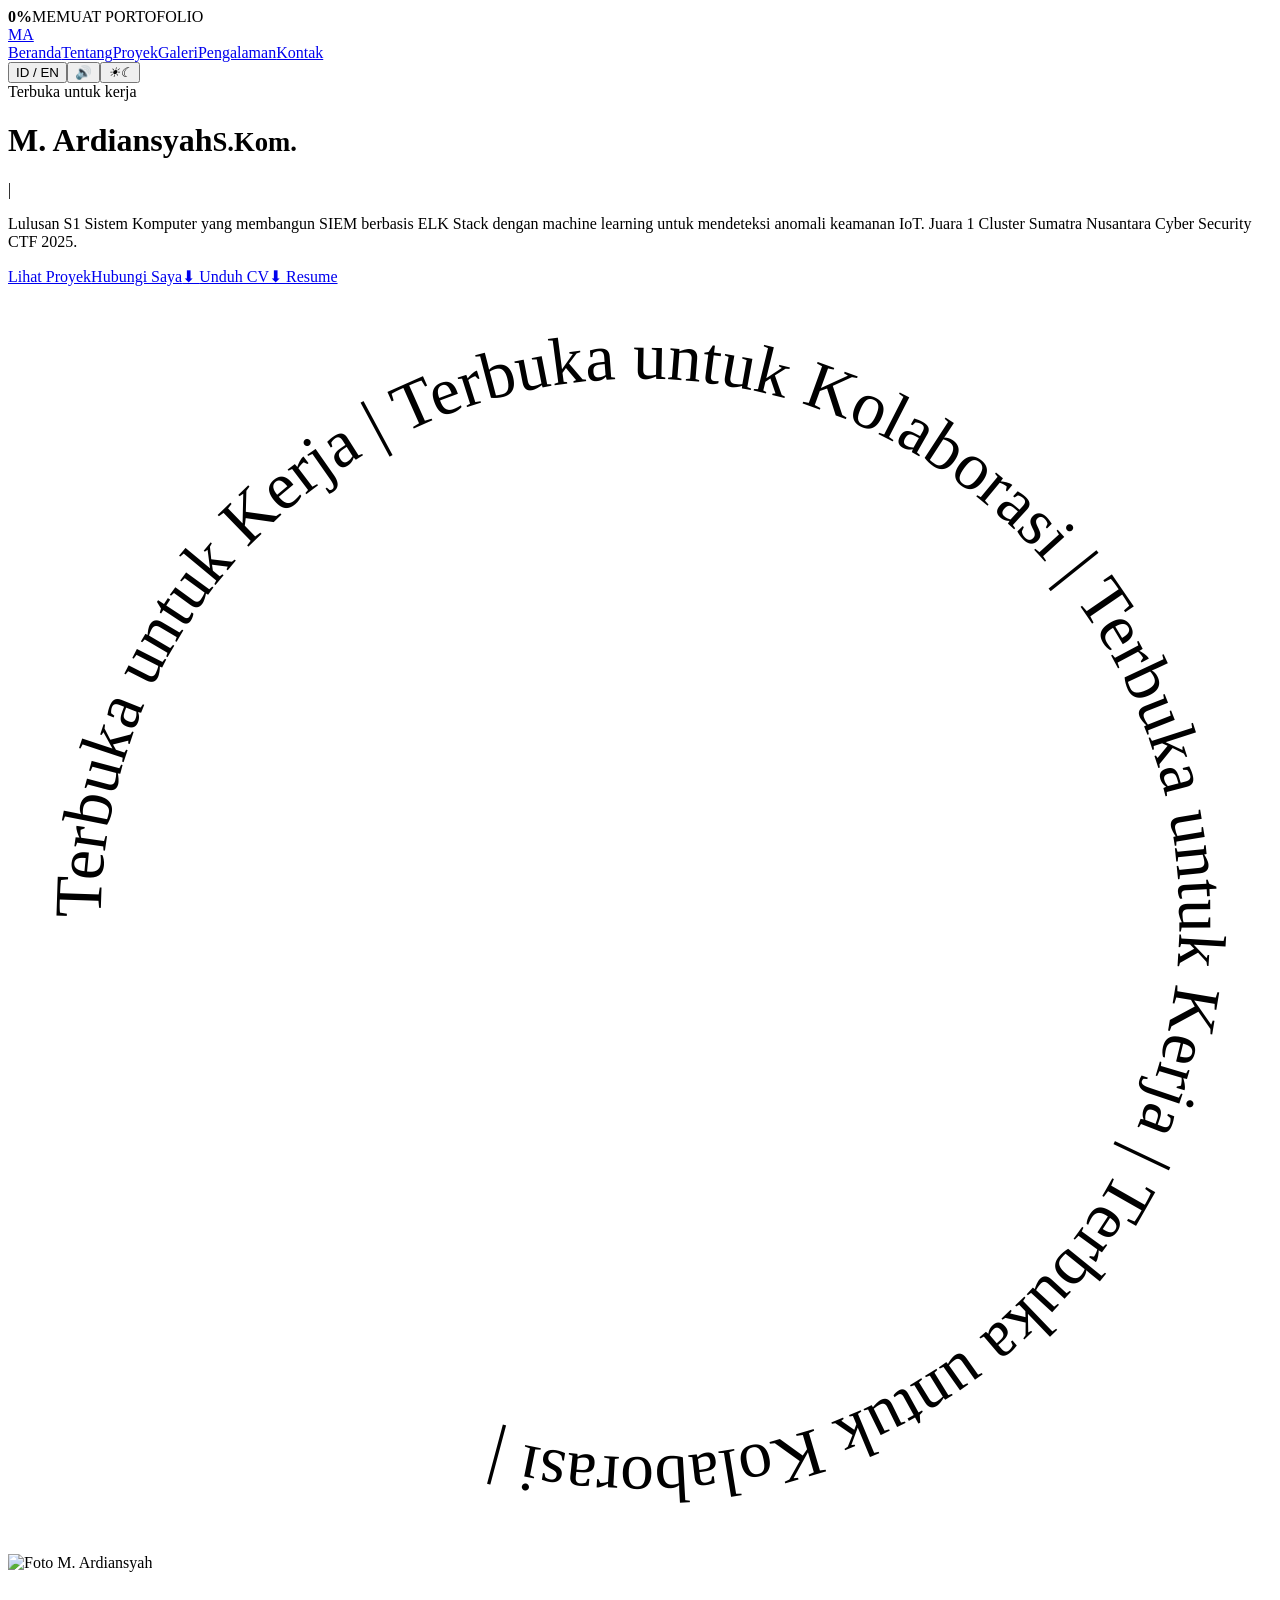
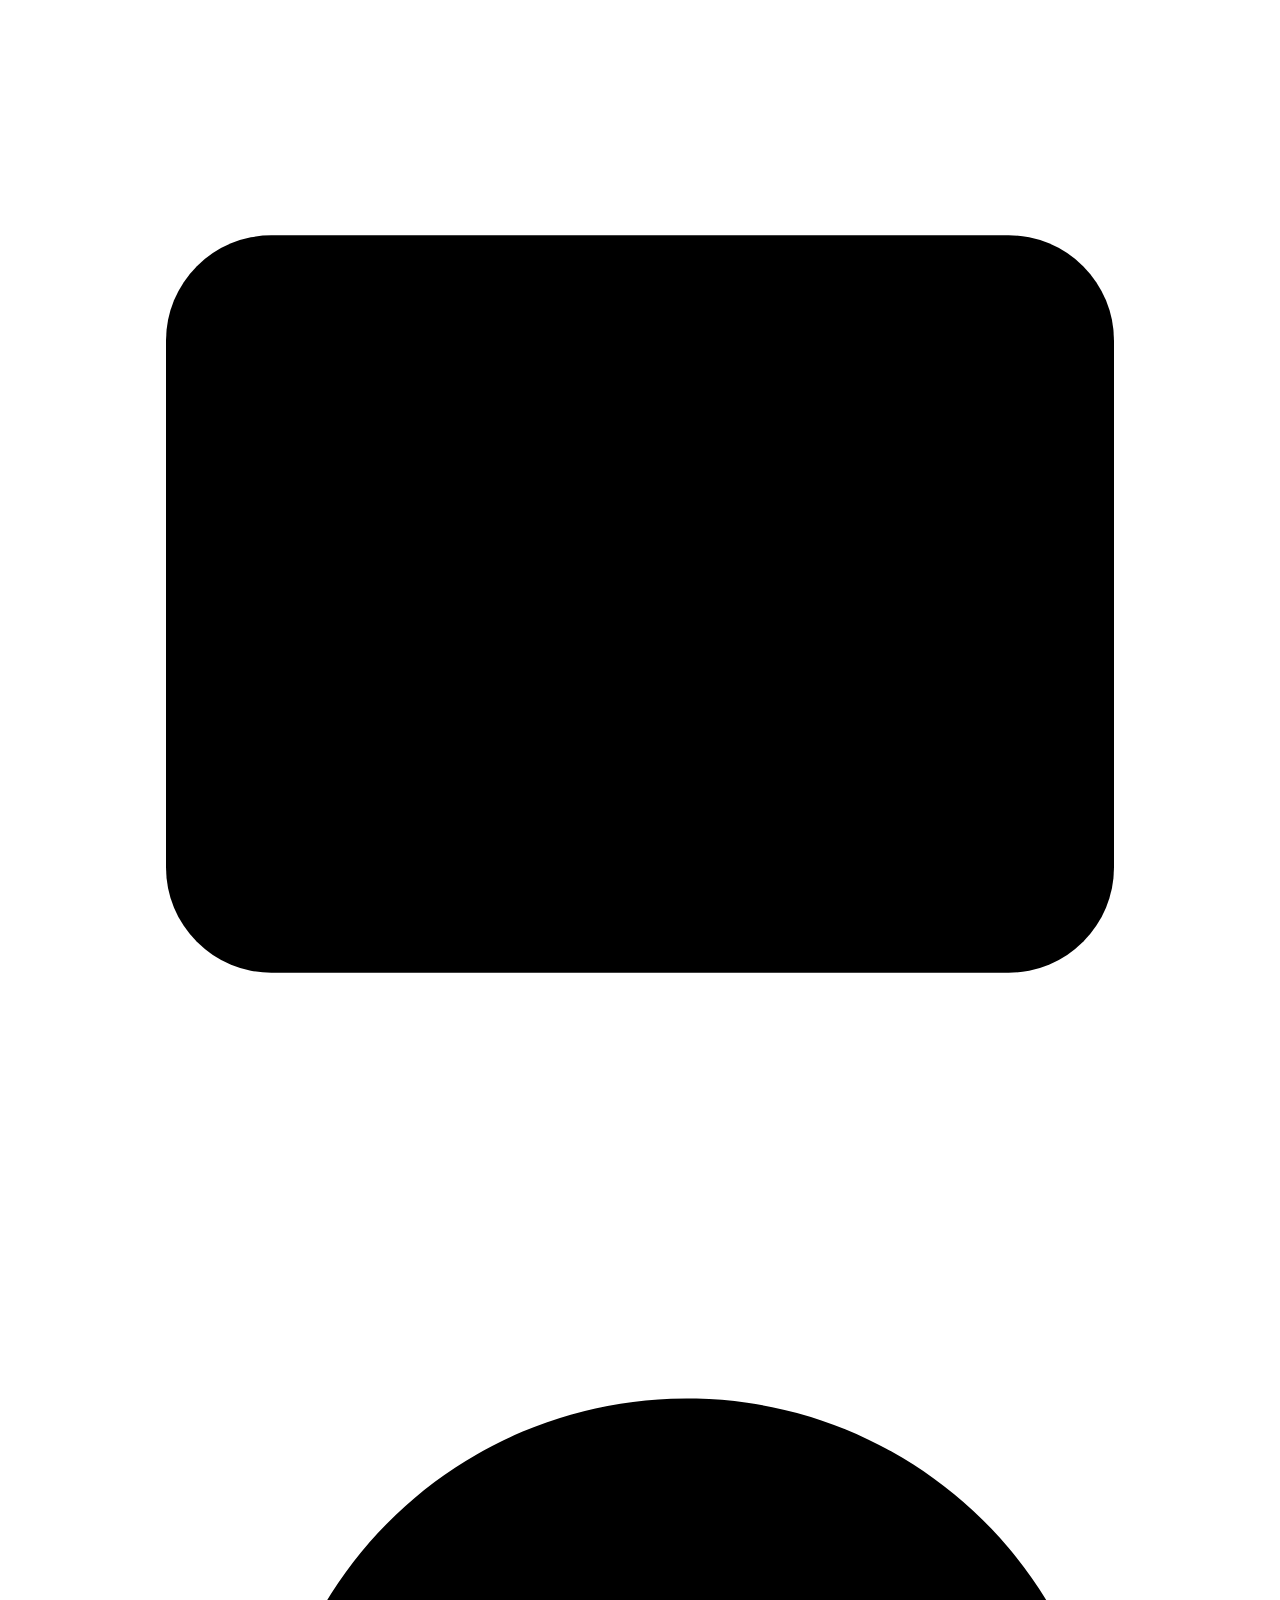
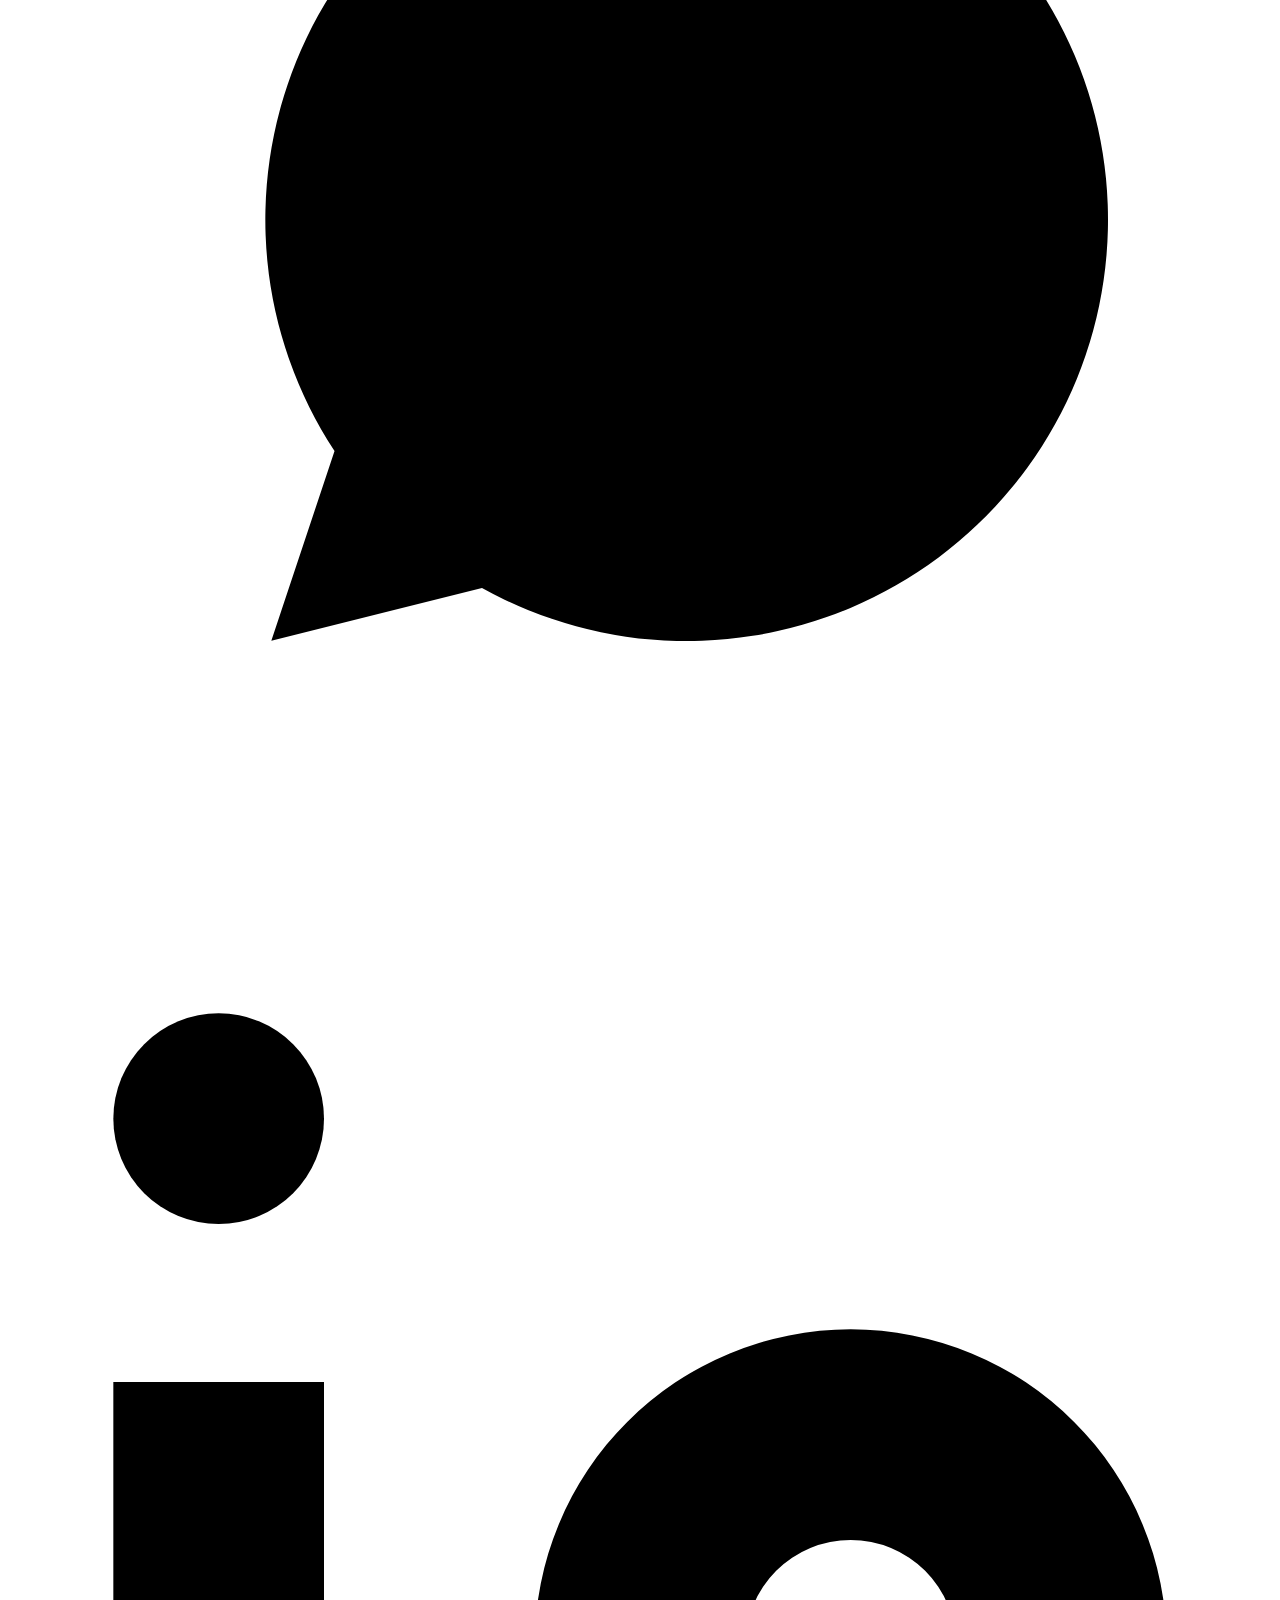
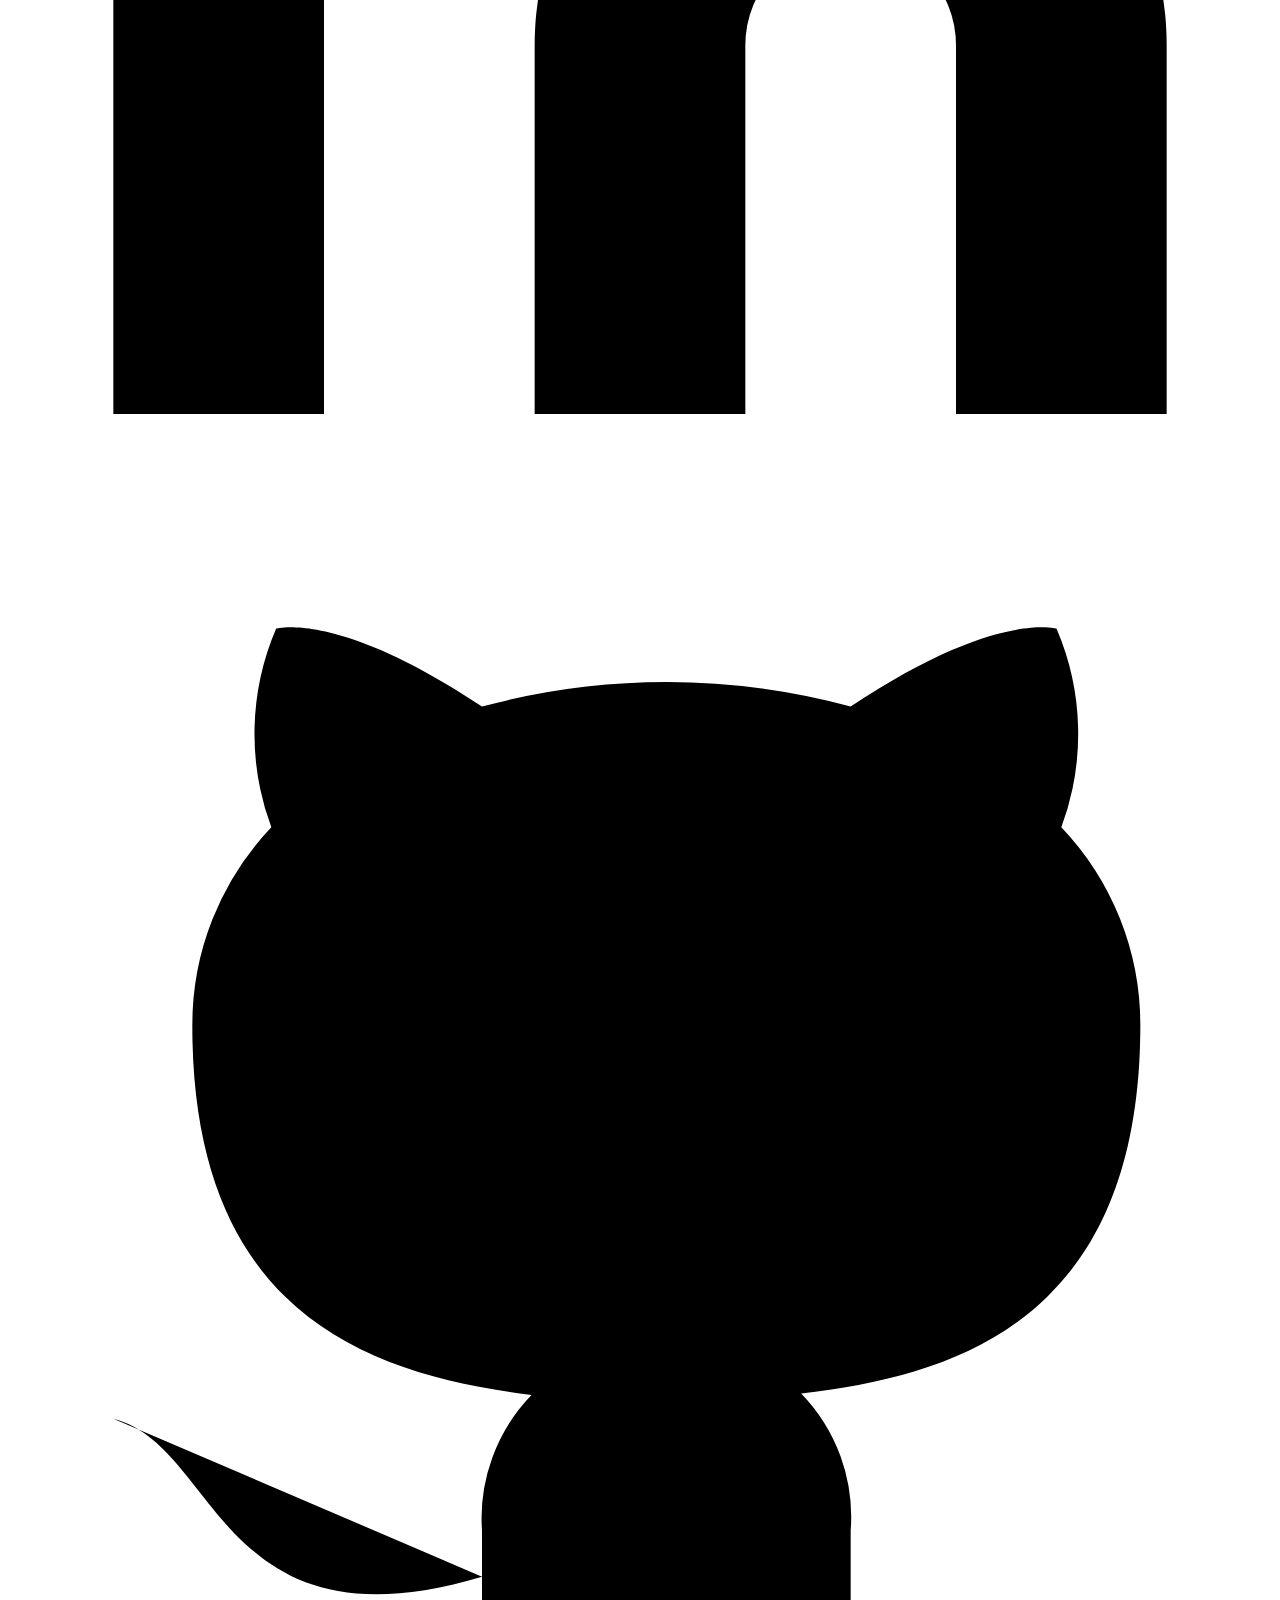
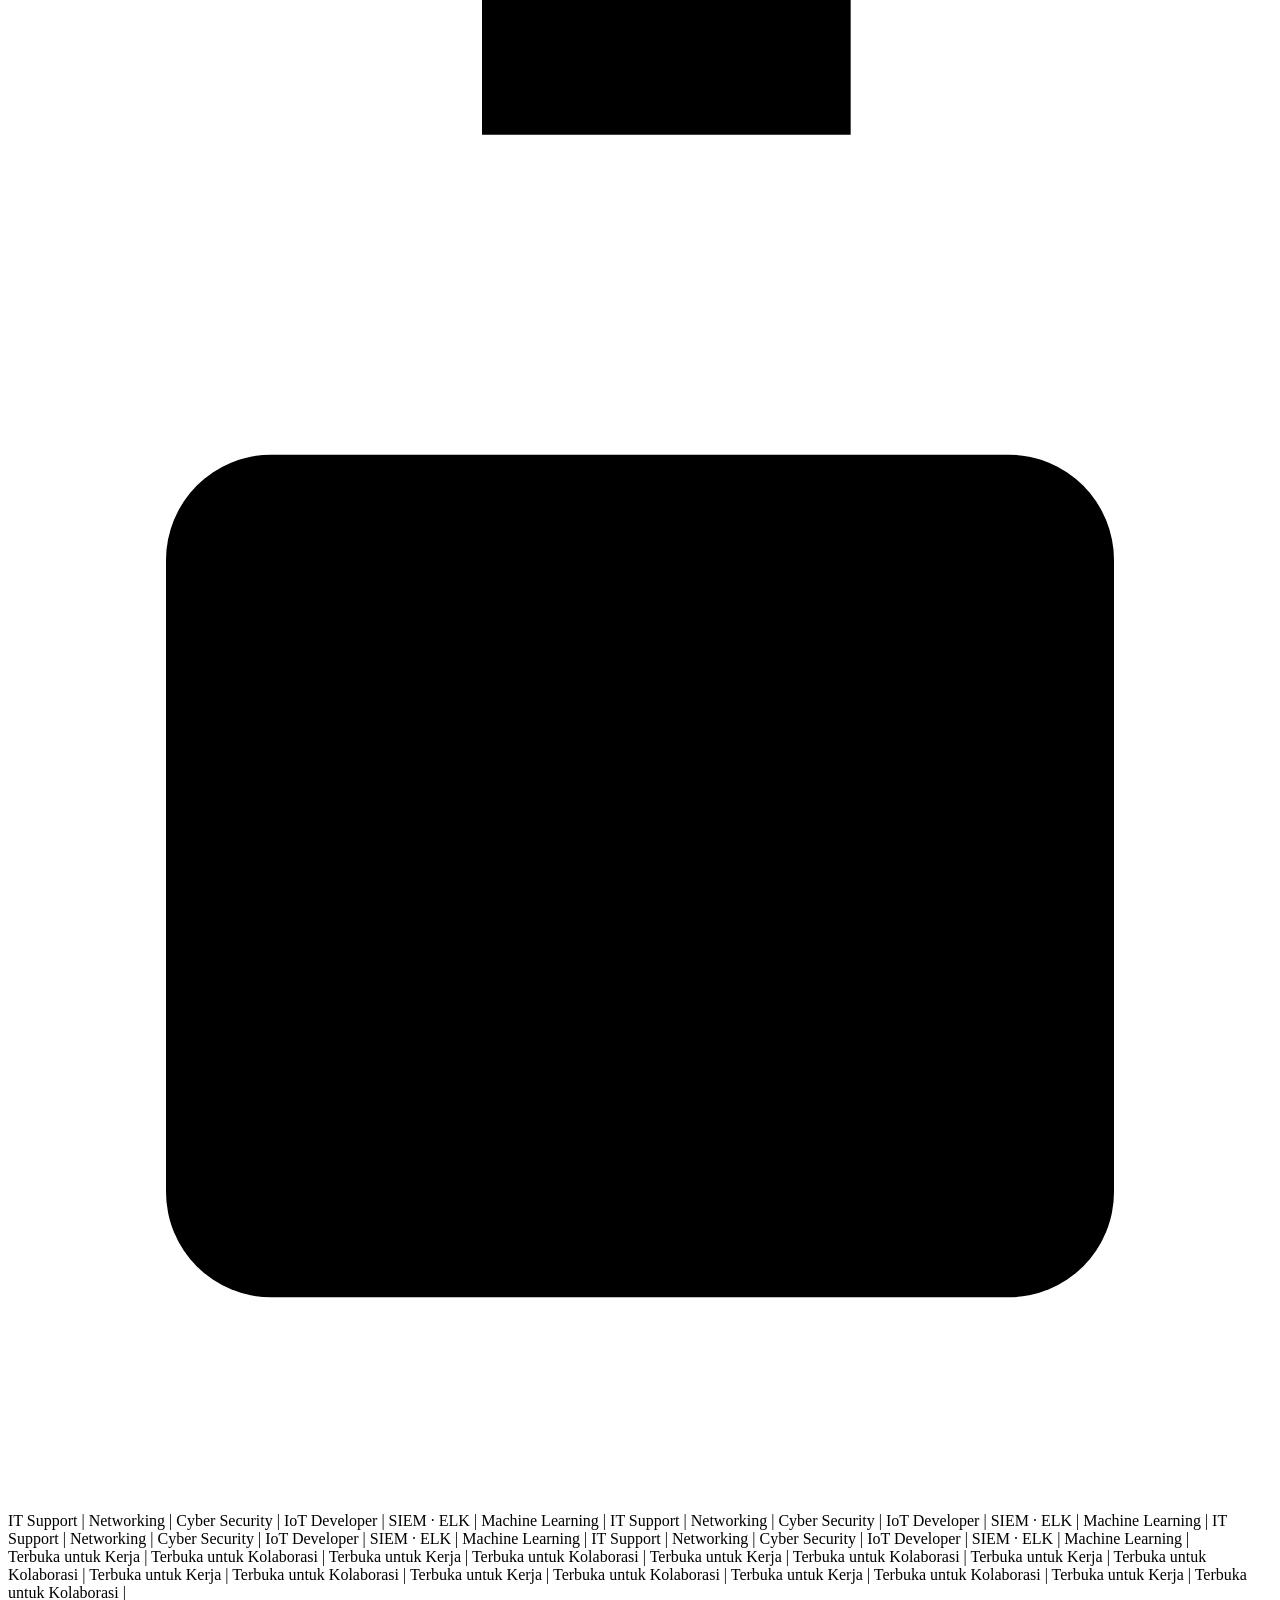
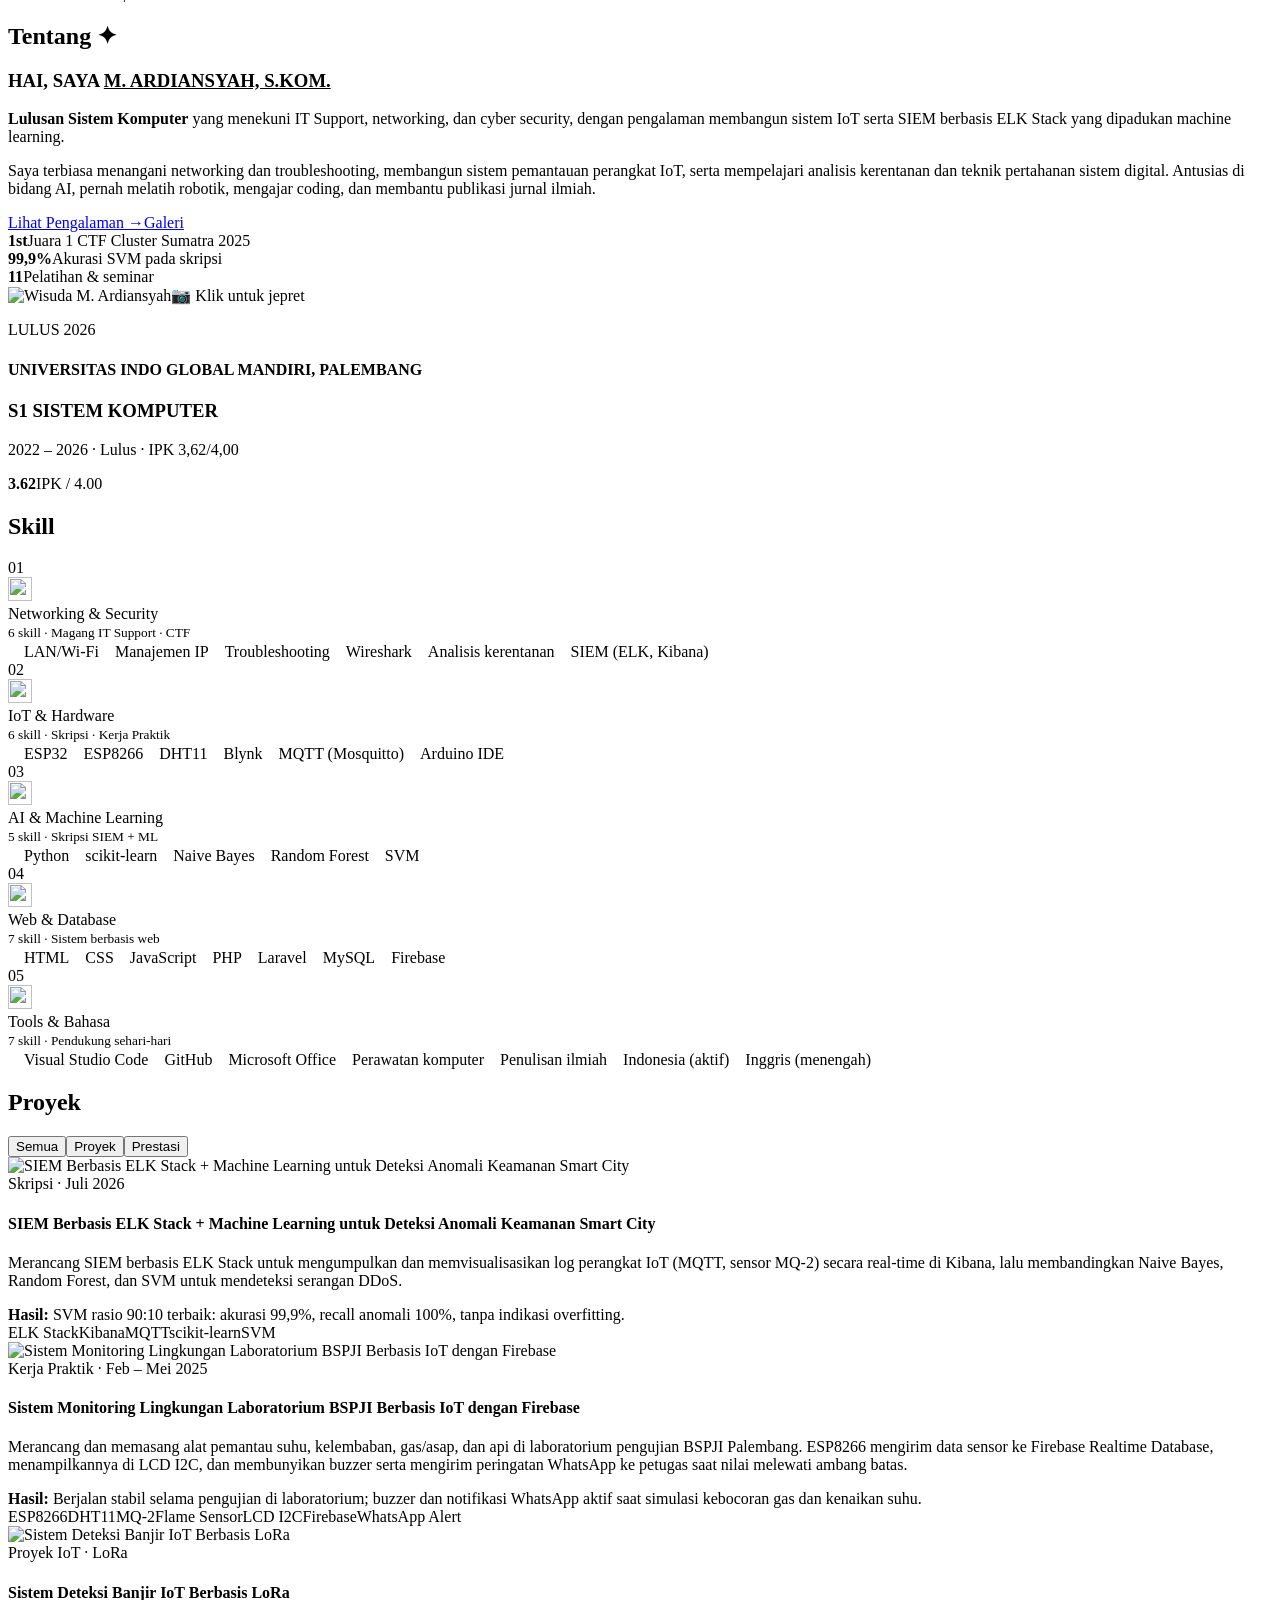
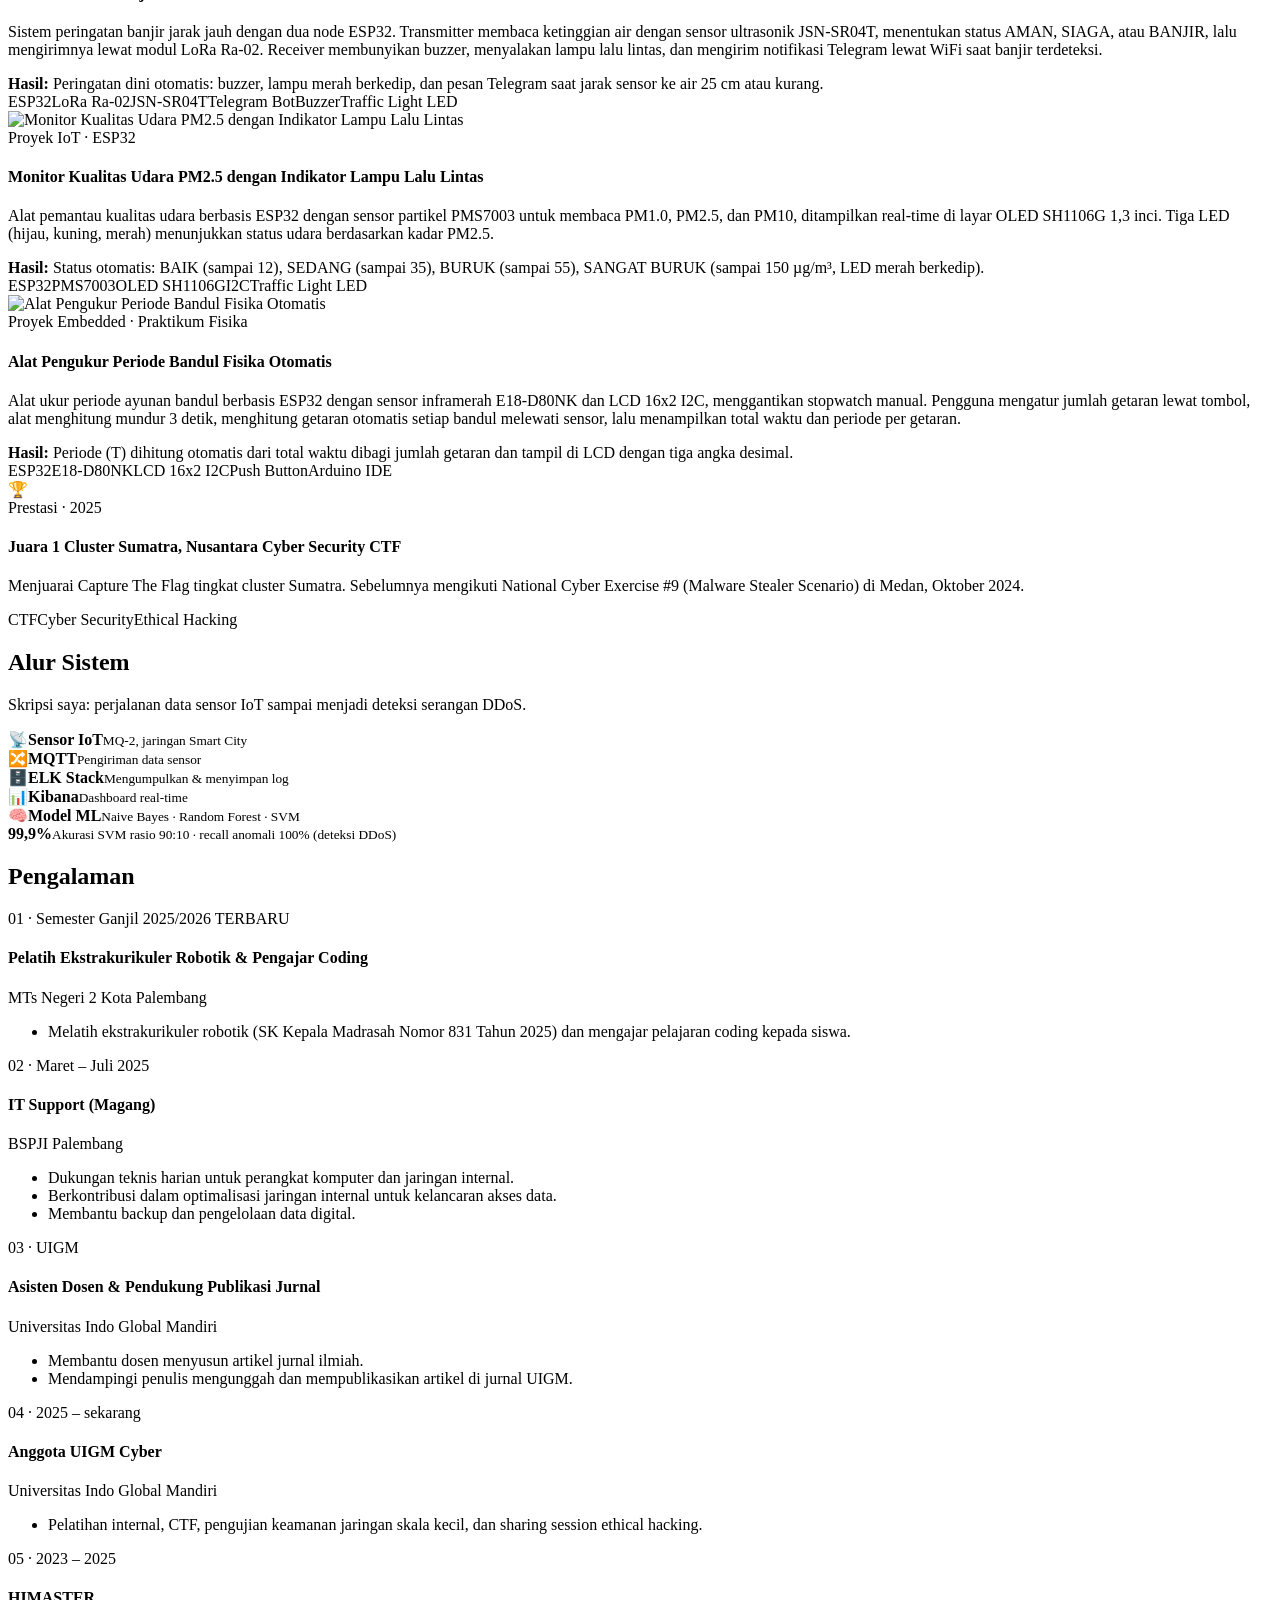
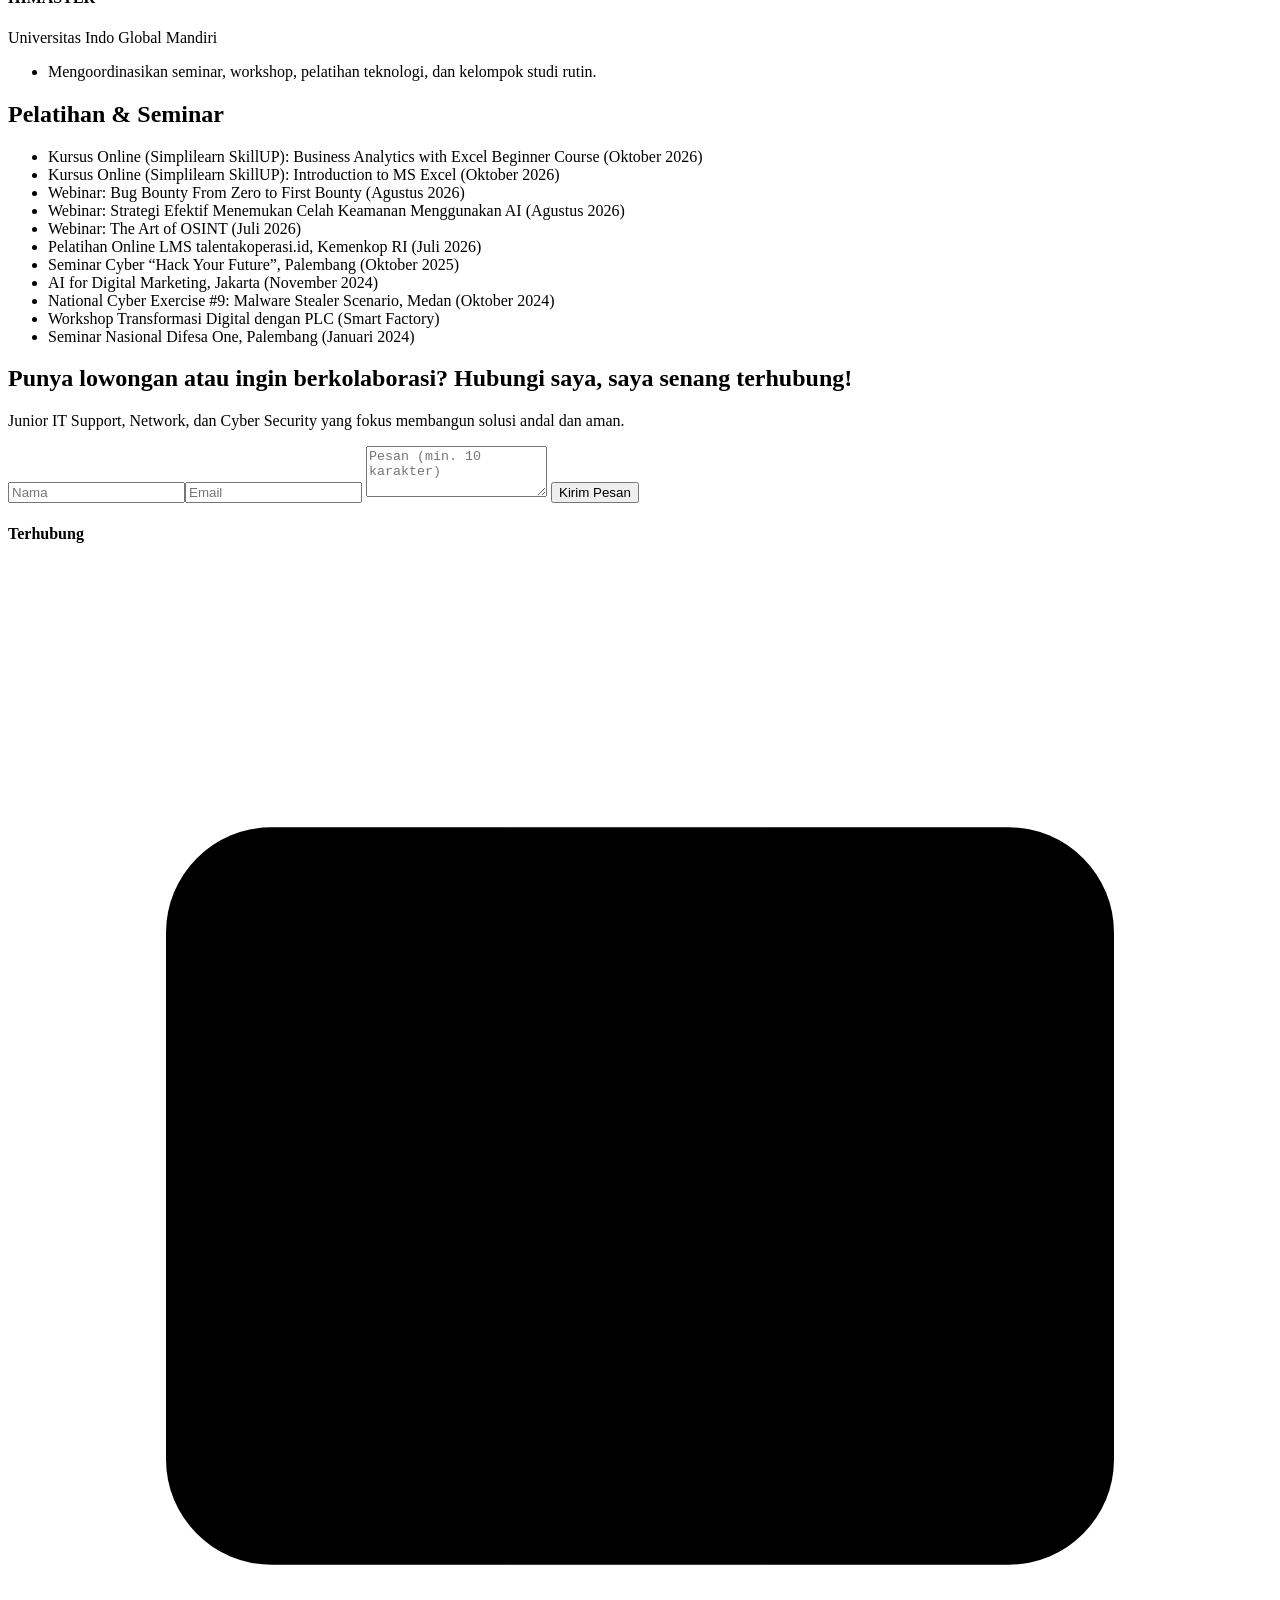
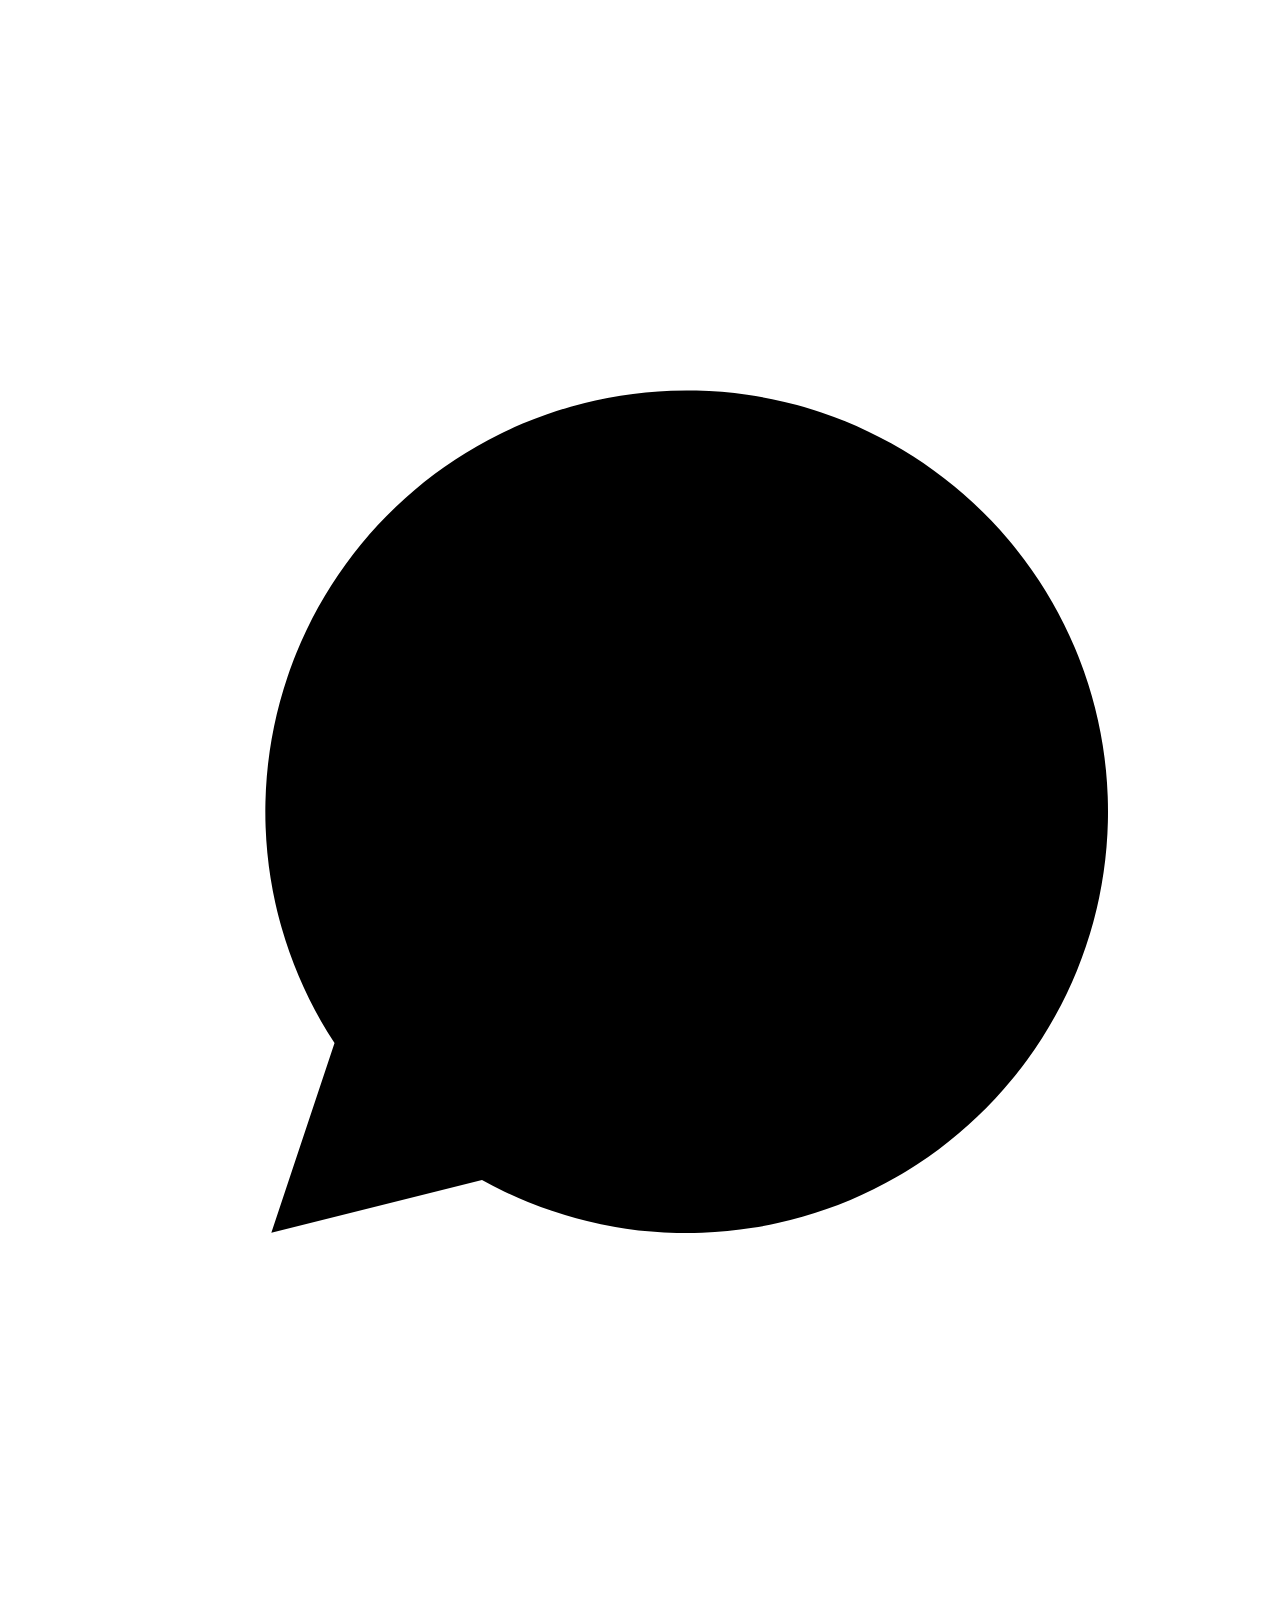
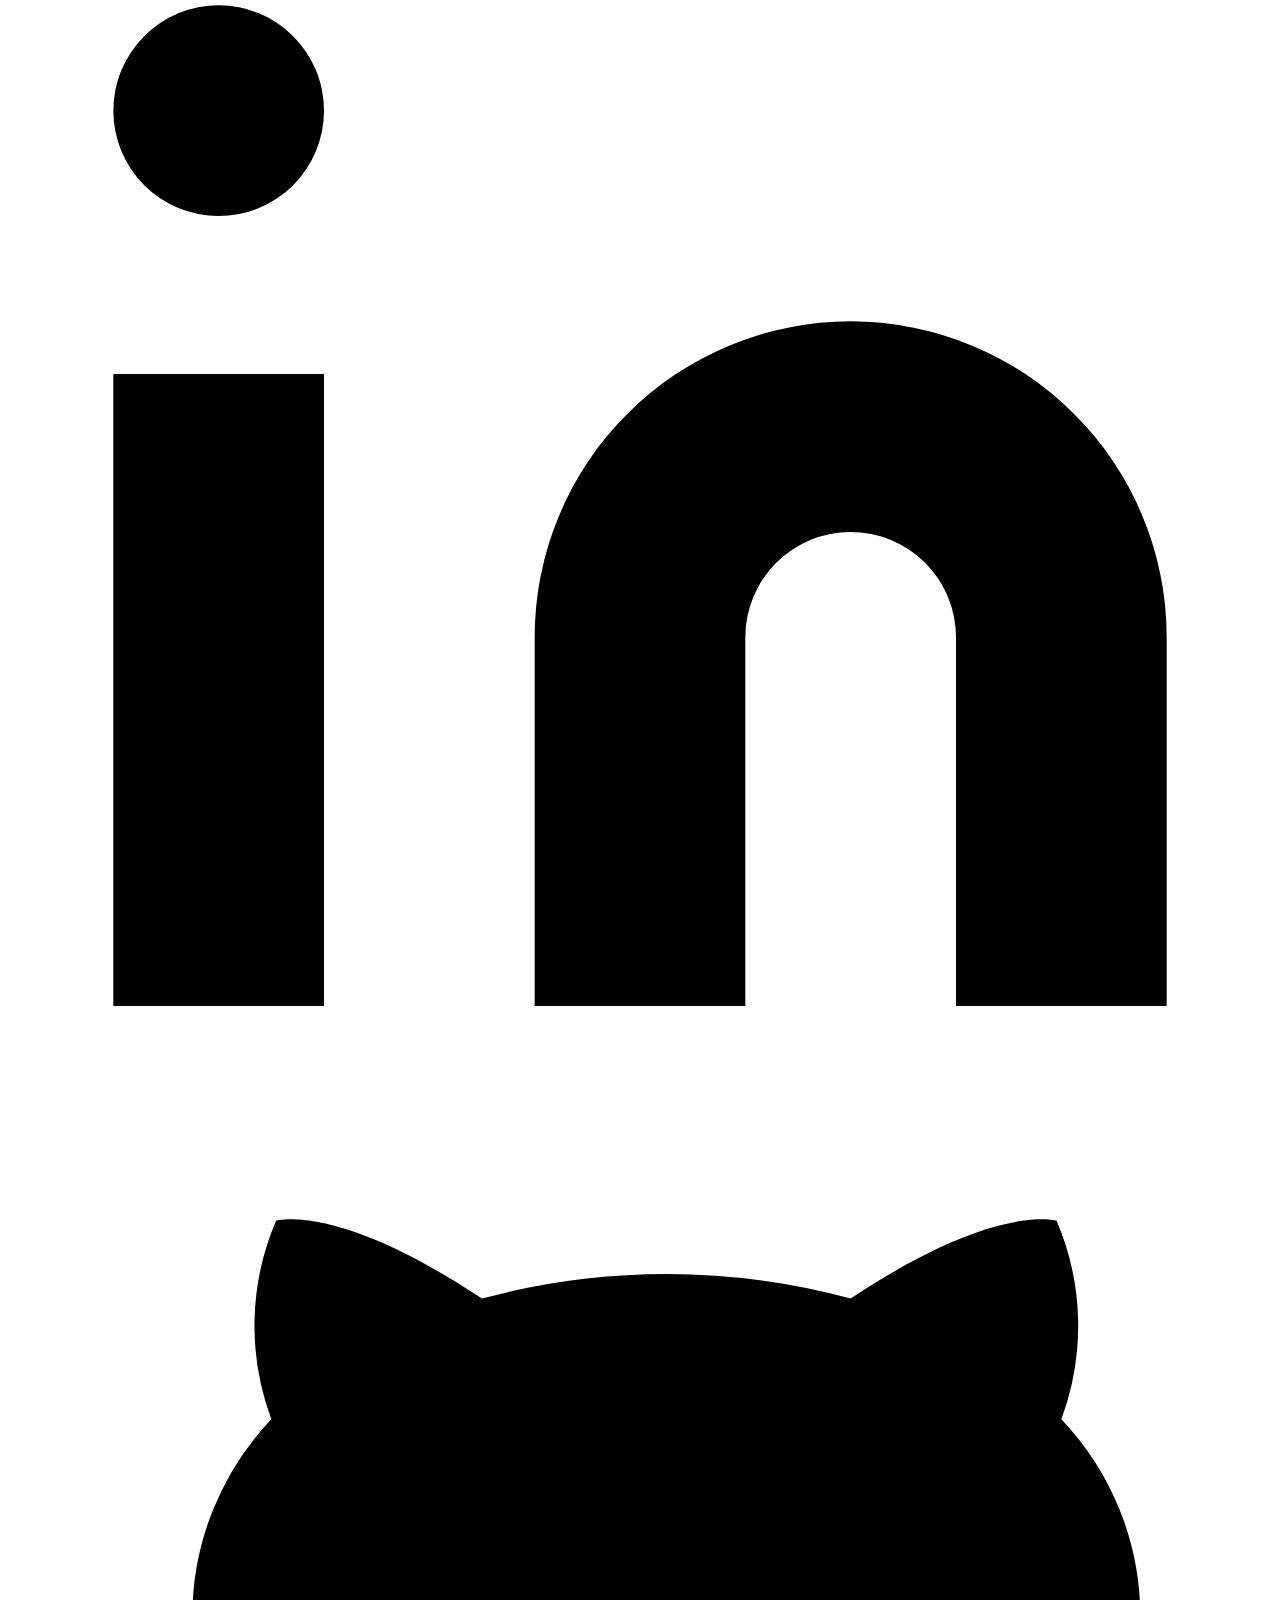
==== index.html @ af85b57c "Add files via upload" ====
<!DOCTYPE html>
<html lang="id">
<head>
<meta charset="utf-8">
<meta name="viewport" content="width=device-width, initial-scale=1">
<title>M. Ardiansyah | IT Support, Network & Cyber Security</title>
<meta name="description" content="Portofolio M. Ardiansyah: IT Support, Networking, Cyber Security, dan IoT.">
<link rel="stylesheet" href="css/portfolio.css">
</head>
<body data-shutter="sounds/camera-shutter.mp3">
<div id="loader"><div><b id="pct">0%</b><span>MEMUAT PORTOFOLIO</span><i id="bar"></i></div></div>
<nav id="pill"><a class="logo" href="index.html" aria-label="Beranda">MA</a>
<div class="pills"><a href="index.html" data-i18n="home" data-k=""  class="act">Beranda</a><a href="index.html#tentang" data-i18n="about" data-k="tentang"  class="">Tentang</a><a href="index.html#proyek" data-i18n="projects" data-k="proyek"  class="">Proyek</a><a href="gallery.html" data-i18n="gallery" data-k=""  data-page="1"  class="">Galeri</a><a href="index.html#pengalaman" data-i18n="experience" data-k="pengalaman"  class="">Pengalaman</a><a href="index.html#kontak" data-i18n="contact" data-k="kontak"  class="">Kontak</a></div>
<div class="ctl"><button id="lang" aria-label="Bahasa"><span data-l="id" class="on">ID</span> / <span data-l="en">EN</span></button><button id="snd" aria-label="Suara klik" title="Suara klik">🔊</button><button id="theme" aria-label="Ganti tema"><i class="sun">☀</i><i class="moon">☾</i></button></div></nav>
<header class="hx" id="top"><div class="wrap hx-in">
 <div class="hx-l rv">
  <span class="hx-tag"><i></i> Terbuka untuk kerja</span>
  <h1><span class="nm">M. Ardiansyah</span><small>S.Kom.</small></h1>
  <p class="hx-type"><span id="typed"></span><u>|</u></p>
  <p class="hx-lead">Lulusan S1 Sistem Komputer yang membangun SIEM berbasis ELK Stack dengan machine learning untuk mendeteksi anomali keamanan IoT. Juara 1 Cluster Sumatra Nusantara Cyber Security CTF 2025.</p>
  <div class="btns"><a class="btn dk" href="#proyek" data-i18n="viewprojects">Lihat Proyek</a><a class="btn ol" href="#kontak" data-i18n="contactme">Hubungi Saya</a><a class="btn ol" href="files/CV_M_Ardiansyah.pdf" download>⬇ <span data-i18n="dlcv">Unduh CV</span></a><a class="btn ol" href="files/Resume_M_Ardiansyah.pdf" download>⬇ <span data-i18n="resume">Resume</span></a></div>
 </div>
 <div class="hx-r rv">
  <div class="ring"><svg viewBox="0 0 300 300" aria-hidden="true"><defs><path id="cp" d="M150,150 m-128,0 a128,128 0 1,1 256,0 a128,128 0 1,1 -256,0"/></defs><text><textPath href="#cp">Terbuka untuk Kerja | Terbuka untuk Kolaborasi | Terbuka untuk Kerja | Terbuka untuk Kolaborasi | </textPath></text></svg>
   <img src="img/hero.jpg" alt="Foto M. Ardiansyah"></div>
  <div class="soc">
   <a href="mailto:M.4rdi8a@gmail.com" aria-label="Email"><svg viewBox="0 0 24 24"><rect x="3" y="5" width="18" height="14" rx="2"/><path d="M3 7l9 6 9-6"/></svg></a>
   <a href="https://wa.me/6285369599253" aria-label="WhatsApp"><svg viewBox="0 0 24 24"><path d="M5 19l1.2-3.6A8 8 0 1 1 9 18z"/><path d="M9.5 9.5c.5 2 2 3.5 4 4l1-1 1.5.8-.6 1.4c-2.6.6-6-2.6-6.3-5.4z"/></svg></a><a href="https://www.linkedin.com/in/m-ardiansyah-731682294/" target="_blank" rel="noopener" aria-label="LinkedIn"><svg viewBox="0 0 24 24"><path d="M16 8a6 6 0 0 1 6 6v7h-4v-7a2 2 0 0 0-2-2 2 2 0 0 0-2 2v7h-4v-7a6 6 0 0 1 6-6z"/><rect x="2" y="9" width="4" height="12"/><circle cx="4" cy="4" r="2"/></svg></a><a href="https://github.com/m4rdi-art" target="_blank" rel="noopener" aria-label="GitHub"><svg viewBox="0 0 24 24"><path d="M9 19c-5 1.5-5-2.5-7-3m14 6v-3.87a3.37 3.37 0 0 0-.94-2.61c3.14-.35 6.44-1.54 6.44-7A5.44 5.44 0 0 0 20 4.77 5.07 5.07 0 0 0 19.91 1S18.73.65 16 2.48a13.38 13.38 0 0 0-7 0C6.27.65 5.09 1 5.09 1A5.07 5.07 0 0 0 5 4.77a5.44 5.44 0 0 0-1.5 3.78c0 5.42 3.3 6.61 6.44 7A3.37 3.37 0 0 0 9 18.13V22"/></svg></a>
   <a href="gallery.html" aria-label="Galeri"><svg viewBox="0 0 24 24"><rect x="3" y="4" width="18" height="16" rx="2"/><circle cx="9" cy="10" r="1.6"/><path d="M4 18l5-5 4 4 3-3 4 4"/></svg></a>
  </div>
 </div>
</div></header>

<div class="mq2"><div class="mqr"><span>IT Support  |  Networking  |  Cyber Security  |  IoT Developer  |  SIEM · ELK  |  Machine Learning  |  IT Support  |  Networking  |  Cyber Security  |  IoT Developer  |  SIEM · ELK  |  Machine Learning  |  </span><span>IT Support  |  Networking  |  Cyber Security  |  IoT Developer  |  SIEM · ELK  |  Machine Learning  |  IT Support  |  Networking  |  Cyber Security  |  IoT Developer  |  SIEM · ELK  |  Machine Learning  |  </span></div>
<div class="mqr rev"><span>Terbuka untuk Kerja  |  Terbuka untuk Kolaborasi  |  Terbuka untuk Kerja  |  Terbuka untuk Kolaborasi  |  Terbuka untuk Kerja  |  Terbuka untuk Kolaborasi  |  Terbuka untuk Kerja  |  Terbuka untuk Kolaborasi  |  </span><span>Terbuka untuk Kerja  |  Terbuka untuk Kolaborasi  |  Terbuka untuk Kerja  |  Terbuka untuk Kolaborasi  |  Terbuka untuk Kerja  |  Terbuka untuk Kolaborasi  |  Terbuka untuk Kerja  |  Terbuka untuk Kolaborasi  |  </span></div></div>

<main class="wrap">
<section id="tentang" class="rv"><h2 class="big"><span data-i18n="h_about">Tentang</span> <b class="spark">✦</b></h2>
<div class="ab">
 <div class="card ab-c"><h3 class="hi">HAI, SAYA <u>M. ARDIANSYAH, S.KOM.</u></h3>
  <p><b>Lulusan Sistem Komputer</b> yang menekuni IT Support, networking, dan cyber security, dengan pengalaman membangun sistem IoT serta SIEM berbasis ELK Stack yang dipadukan machine learning.</p>
  <p class="mut">Saya terbiasa menangani networking dan troubleshooting, membangun sistem pemantauan perangkat IoT, serta mempelajari analisis kerentanan dan teknik pertahanan sistem digital. Antusias di bidang AI, pernah melatih robotik, mengajar coding, dan membantu publikasi jurnal ilmiah.</p>
  <div class="btns"><a class="btn dk" href="#pengalaman">Lihat Pengalaman →</a><a class="btn ol" href="gallery.html">Galeri</a></div>
  <div class="ab-st"><div><b>1st</b><span>Juara 1 CTF Cluster Sumatra 2025</span></div><div><b>99,9%</b><span>Akurasi SVM pada skripsi</span></div><div><b>11</b><span>Pelatihan &amp; seminar</span></div></div></div>
 <div class="ab-p"><img src="img/about.jpg" alt="Wisuda M. Ardiansyah" loading="lazy"><span class="cam">📷 Klik untuk jepret</span></div>
</div>
<div class="grid g2" style="margin-top:16px">
 <div class="card edu"><span class="k">LULUS 2026</span><h4>UNIVERSITAS INDO GLOBAL MANDIRI, PALEMBANG</h4><h3>S1 SISTEM KOMPUTER</h3><p class="mut">2022 – 2026 · Lulus · IPK 3,62/4,00</p></div>
 <div class="card gpa"><b data-n="3.62">3.62</b><span>IPK / 4.00</span></div>
</div></section>

<section id="skill" class="rv"><h2 class="big"><span data-i18n="h_skill">Skill</span></h2>
<div class="sk"><div class="card sk-c"><span class="sk-bg">01</span>
 <div class="sk-h"><span class="sk-i"><img src="img/icons/l-shield-check.svg" alt="" width="24" height="24"></span><div><div class="k">Networking &amp; Security</div><small class="mut">6 skill · Magang IT Support · CTF</small></div></div>
 <div class="chips"><span class="chip" style="--i:0"><img src="img/icons/l-wifi.svg" alt="" width="16" height="16">LAN/Wi-Fi</span><span class="chip" style="--i:1"><img src="img/icons/l-network.svg" alt="" width="16" height="16">Manajemen IP</span><span class="chip" style="--i:2"><img src="img/icons/l-wrench.svg" alt="" width="16" height="16">Troubleshooting</span><span class="chip" style="--i:3"><img src="img/icons/l-activity.svg" alt="" width="16" height="16">Wireshark</span><span class="chip" style="--i:4"><img src="img/icons/l-bug.svg" alt="" width="16" height="16">Analisis kerentanan</span><span class="chip" style="--i:5"><img src="img/icons/elasticsearch.svg" alt="" width="16" height="16">SIEM (ELK, Kibana)</span></div></div> <div class="card sk-c"><span class="sk-bg">02</span>
 <div class="sk-h"><span class="sk-i"><img src="img/icons/l-cpu.svg" alt="" width="24" height="24"></span><div><div class="k">IoT &amp; Hardware</div><small class="mut">6 skill · Skripsi · Kerja Praktik</small></div></div>
 <div class="chips"><span class="chip" style="--i:0"><img src="img/icons/l-cpu.svg" alt="" width="16" height="16">ESP32</span><span class="chip" style="--i:1"><img src="img/icons/l-cpu.svg" alt="" width="16" height="16">ESP8266</span><span class="chip" style="--i:2"><img src="img/icons/l-thermometer.svg" alt="" width="16" height="16">DHT11</span><span class="chip" style="--i:3"><img src="img/icons/l-smartphone.svg" alt="" width="16" height="16">Blynk</span><span class="chip" style="--i:4"><img src="img/icons/l-radio-tower.svg" alt="" width="16" height="16">MQTT (Mosquitto)</span><span class="chip" style="--i:5"><img src="img/icons/arduino.svg" alt="" width="16" height="16">Arduino IDE</span></div></div> <div class="card sk-c"><span class="sk-bg">03</span>
 <div class="sk-h"><span class="sk-i"><img src="img/icons/l-brain-circuit.svg" alt="" width="24" height="24"></span><div><div class="k">AI &amp; Machine Learning</div><small class="mut">5 skill · Skripsi SIEM + ML</small></div></div>
 <div class="chips"><span class="chip" style="--i:0"><img src="img/icons/python.svg" alt="" width="16" height="16">Python</span><span class="chip" style="--i:1"><img src="img/icons/scikitlearn.svg" alt="" width="16" height="16">scikit-learn</span><span class="chip" style="--i:2"><img src="img/icons/l-brain-circuit.svg" alt="" width="16" height="16">Naive Bayes</span><span class="chip" style="--i:3"><img src="img/icons/l-trees.svg" alt="" width="16" height="16">Random Forest</span><span class="chip" style="--i:4"><img src="img/icons/l-chart-scatter.svg" alt="" width="16" height="16">SVM</span></div></div> <div class="card sk-c"><span class="sk-bg">04</span>
 <div class="sk-h"><span class="sk-i"><img src="img/icons/l-code-xml.svg" alt="" width="24" height="24"></span><div><div class="k">Web &amp; Database</div><small class="mut">7 skill · Sistem berbasis web</small></div></div>
 <div class="chips"><span class="chip" style="--i:0"><img src="img/icons/html5.svg" alt="" width="16" height="16">HTML</span><span class="chip" style="--i:1"><img src="img/icons/css3.svg" alt="" width="16" height="16">CSS</span><span class="chip" style="--i:2"><img src="img/icons/javascript.svg" alt="" width="16" height="16">JavaScript</span><span class="chip" style="--i:3"><img src="img/icons/php.svg" alt="" width="16" height="16">PHP</span><span class="chip" style="--i:4"><img src="img/icons/laravel.svg" alt="" width="16" height="16">Laravel</span><span class="chip" style="--i:5"><img src="img/icons/mysql.svg" alt="" width="16" height="16">MySQL</span><span class="chip" style="--i:6"><img src="img/icons/firebase.svg" alt="" width="16" height="16">Firebase</span></div></div> <div class="card sk-c"><span class="sk-bg">05</span>
 <div class="sk-h"><span class="sk-i"><img src="img/icons/l-wrench.svg" alt="" width="24" height="24"></span><div><div class="k">Tools &amp; Bahasa</div><small class="mut">7 skill · Pendukung sehari-hari</small></div></div>
 <div class="chips"><span class="chip" style="--i:0"><img src="img/icons/vscode.svg" alt="" width="16" height="16">Visual Studio Code</span><span class="chip" style="--i:1"><img src="img/icons/github.svg" alt="" width="16" height="16">GitHub</span><span class="chip" style="--i:2"><img src="img/icons/l-file-text.svg" alt="" width="16" height="16">Microsoft Office</span><span class="chip" style="--i:3"><img src="img/icons/l-monitor-cog.svg" alt="" width="16" height="16">Perawatan komputer</span><span class="chip" style="--i:4"><img src="img/icons/l-book-open.svg" alt="" width="16" height="16">Penulisan ilmiah</span><span class="chip" style="--i:5"><img src="img/icons/l-languages.svg" alt="" width="16" height="16">Indonesia (aktif)</span><span class="chip" style="--i:6"><img src="img/icons/l-languages.svg" alt="" width="16" height="16">Inggris (menengah)</span></div></div> </div></section>

<section id="proyek" class="rv"><h2 class="big"><span data-i18n="h_proj">Proyek</span></h2>
<div class="filters"><button class="on" data-f="all">Semua</button><button data-f="Proyek">Proyek</button><button data-f="Prestasi">Prestasi</button></div>
<div class="grid g2" id="plist"><article class="card hov" data-cat="Proyek"><img class="pimg"  src="img/projects/skripsi-arsitektur.png" alt="SIEM Berbasis ELK Stack + Machine Learning untuk Deteksi Anomali Keamanan Smart City" loading="lazy"><div class="k">Skripsi · Juli 2026</div><h4>SIEM Berbasis ELK Stack + Machine Learning untuk Deteksi Anomali Keamanan Smart City</h4><p>Merancang SIEM berbasis ELK Stack untuk mengumpulkan dan memvisualisasikan log perangkat IoT (MQTT, sensor MQ-2) secara real-time di Kibana, lalu membandingkan Naive Bayes, Random Forest, dan SVM untuk mendeteksi serangan DDoS.</p>
<div class="res"><b>Hasil:</b> SVM rasio 90:10 terbaik: akurasi 99,9%, recall anomali 100%, tanpa indikasi overfitting.</div><div class="chips"><span class="chip">ELK Stack</span><span class="chip">Kibana</span><span class="chip">MQTT</span><span class="chip">scikit-learn</span><span class="chip">SVM</span></div></article><article class="card hov" data-cat="Proyek"><img class="pimg"  src="img/projects/kp-monitoring-lab.jpg" alt="Sistem Monitoring Lingkungan Laboratorium BSPJI Berbasis IoT dengan Firebase" loading="lazy"><div class="k">Kerja Praktik · Feb – Mei 2025</div><h4>Sistem Monitoring Lingkungan Laboratorium BSPJI Berbasis IoT dengan Firebase</h4><p>Merancang dan memasang alat pemantau suhu, kelembaban, gas/asap, dan api di laboratorium pengujian BSPJI Palembang. ESP8266 mengirim data sensor ke Firebase Realtime Database, menampilkannya di LCD I2C, dan membunyikan buzzer serta mengirim peringatan WhatsApp ke petugas saat nilai melewati ambang batas.</p>
<div class="res"><b>Hasil:</b> Berjalan stabil selama pengujian di laboratorium; buzzer dan notifikasi WhatsApp aktif saat simulasi kebocoran gas dan kenaikan suhu.</div><div class="chips"><span class="chip">ESP8266</span><span class="chip">DHT11</span><span class="chip">MQ-2</span><span class="chip">Flame Sensor</span><span class="chip">LCD I2C</span><span class="chip">Firebase</span><span class="chip">WhatsApp Alert</span></div></article><article class="card hov" data-cat="Proyek"><img class="pimg fit" style="--op:center 8%"  src="img/projects/deteksi-banjir-lora.jpg" alt="Sistem Deteksi Banjir IoT Berbasis LoRa" loading="lazy"><div class="k">Proyek IoT · LoRa</div><h4>Sistem Deteksi Banjir IoT Berbasis LoRa</h4><p>Sistem peringatan banjir jarak jauh dengan dua node ESP32. Transmitter membaca ketinggian air dengan sensor ultrasonik JSN-SR04T, menentukan status AMAN, SIAGA, atau BANJIR, lalu mengirimnya lewat modul LoRa Ra-02. Receiver membunyikan buzzer, menyalakan lampu lalu lintas, dan mengirim notifikasi Telegram lewat WiFi saat banjir terdeteksi.</p>
<div class="res"><b>Hasil:</b> Peringatan dini otomatis: buzzer, lampu merah berkedip, dan pesan Telegram saat jarak sensor ke air 25 cm atau kurang.</div><div class="chips"><span class="chip">ESP32</span><span class="chip">LoRa Ra-02</span><span class="chip">JSN-SR04T</span><span class="chip">Telegram Bot</span><span class="chip">Buzzer</span><span class="chip">Traffic Light LED</span></div></article><article class="card hov" data-cat="Proyek"><img class="pimg fit" style="--op:center 40%"  src="img/projects/monitor-kualitas-udara.jpg" alt="Monitor Kualitas Udara PM2.5 dengan Indikator Lampu Lalu Lintas" loading="lazy"><div class="k">Proyek IoT · ESP32</div><h4>Monitor Kualitas Udara PM2.5 dengan Indikator Lampu Lalu Lintas</h4><p>Alat pemantau kualitas udara berbasis ESP32 dengan sensor partikel PMS7003 untuk membaca PM1.0, PM2.5, dan PM10, ditampilkan real-time di layar OLED SH1106G 1,3 inci. Tiga LED (hijau, kuning, merah) menunjukkan status udara berdasarkan kadar PM2.5.</p>
<div class="res"><b>Hasil:</b> Status otomatis: BAIK (sampai 12), SEDANG (sampai 35), BURUK (sampai 55), SANGAT BURUK (sampai 150 µg/m³, LED merah berkedip).</div><div class="chips"><span class="chip">ESP32</span><span class="chip">PMS7003</span><span class="chip">OLED SH1106G</span><span class="chip">I2C</span><span class="chip">Traffic Light LED</span></div></article><article class="card hov wide" data-cat="Proyek"><img class="pimg" src="img/projects/bandul-fisika.jpg" alt="Alat Pengukur Periode Bandul Fisika Otomatis" loading="lazy"><div class="pz-t"><div class="k">Proyek Embedded · Praktikum Fisika</div><h4>Alat Pengukur Periode Bandul Fisika Otomatis</h4><p>Alat ukur periode ayunan bandul berbasis ESP32 dengan sensor inframerah E18-D80NK dan LCD 16x2 I2C, menggantikan stopwatch manual. Pengguna mengatur jumlah getaran lewat tombol, alat menghitung mundur 3 detik, menghitung getaran otomatis setiap bandul melewati sensor, lalu menampilkan total waktu dan periode per getaran.</p>
<div class="res"><b>Hasil:</b> Periode (T) dihitung otomatis dari total waktu dibagi jumlah getaran dan tampil di LCD dengan tiga angka desimal.</div><div class="chips"><span class="chip">ESP32</span><span class="chip">E18-D80NK</span><span class="chip">LCD 16x2 I2C</span><span class="chip">Push Button</span><span class="chip">Arduino IDE</span></div></div></article><article class="card hov pz" data-cat="Prestasi"><div class="ctf-b"><span>🏆</span></div><div class="pz-t"><div class="k">Prestasi · 2025</div><h4>Juara 1 Cluster Sumatra, Nusantara Cyber Security CTF</h4><p>Menjuarai Capture The Flag tingkat cluster Sumatra. Sebelumnya mengikuti National Cyber Exercise #9 (Malware Stealer Scenario) di Medan, Oktober 2024.</p>
<div class="chips"><span class="chip">CTF</span><span class="chip">Cyber Security</span><span class="chip">Ethical Hacking</span></div></div></article></div></section>

<section id="alur" class="rv"><h2 class="big"><span data-i18n="h_flow">Alur Sistem</span></h2>
<p class="mut flow-sub">Skripsi saya: perjalanan data sensor IoT sampai menjadi deteksi serangan DDoS.</p>
<div class="flow"><div class="fn" style="--d:0s"><span class="fi">📡</span><b>Sensor IoT</b><small>MQ-2, jaringan Smart City</small></div><div class="fl" style="--d:0s"><i></i></div><div class="fn" style="--d:0.9s"><span class="fi">🔀</span><b>MQTT</b><small>Pengiriman data sensor</small></div><div class="fl" style="--d:0.9s"><i></i></div><div class="fn" style="--d:1.8s"><span class="fi">🗄️</span><b>ELK Stack</b><small>Mengumpulkan &amp; menyimpan log</small></div><div class="fl" style="--d:1.8s"><i></i></div><div class="fn" style="--d:2.7s"><span class="fi">📊</span><b>Kibana</b><small>Dashboard real-time</small></div><div class="fl" style="--d:2.7s"><i></i></div><div class="fn" style="--d:3.6s"><span class="fi">🧠</span><b>Model ML</b><small>Naive Bayes · Random Forest · SVM</small></div><div class="fl" style="--d:3.6s"><i></i></div> <div class="fres"><b>99,9%</b><small>Akurasi SVM rasio 90:10 · recall anomali 100% (deteksi DDoS)</small></div></div></section>

<section id="pengalaman" class="rv"><h2 class="big"><span data-i18n="h_exp">Pengalaman</span></h2>
<div class="tl"><div class="it"><div class="when">01 · Semester Ganjil 2025/2026 <span class="live">TERBARU</span></div><h4>Pelatih Ekstrakurikuler Robotik &amp; Pengajar Coding</h4><div class="acc">MTs Negeri 2 Kota Palembang</div><ul><li>Melatih ekstrakurikuler robotik (SK Kepala Madrasah Nomor 831 Tahun 2025) dan mengajar pelajaran coding kepada siswa.</li></ul></div><div class="it"><div class="when">02 · Maret – Juli 2025 </div><h4>IT Support (Magang)</h4><div class="acc">BSPJI Palembang</div><ul><li>Dukungan teknis harian untuk perangkat komputer dan jaringan internal.</li><li>Berkontribusi dalam optimalisasi jaringan internal untuk kelancaran akses data.</li><li>Membantu backup dan pengelolaan data digital.</li></ul></div><div class="it"><div class="when">03 · UIGM </div><h4>Asisten Dosen &amp; Pendukung Publikasi Jurnal</h4><div class="acc">Universitas Indo Global Mandiri</div><ul><li>Membantu dosen menyusun artikel jurnal ilmiah.</li><li>Mendampingi penulis mengunggah dan mempublikasikan artikel di jurnal UIGM.</li></ul></div><div class="it"><div class="when">04 · 2025 – sekarang </div><h4>Anggota UIGM Cyber</h4><div class="acc">Universitas Indo Global Mandiri</div><ul><li>Pelatihan internal, CTF, pengujian keamanan jaringan skala kecil, dan sharing session ethical hacking.</li></ul></div><div class="it"><div class="when">05 · 2023 – 2025 </div><h4>HIMASTER</h4><div class="acc">Universitas Indo Global Mandiri</div><ul><li>Mengoordinasikan seminar, workshop, pelatihan teknologi, dan kelompok studi rutin.</li></ul></div></div></section>

<section class="rv"><h2 class="big"><span data-i18n="h_train">Pelatihan & Seminar</span></h2><div class="card"><ul class="plain"><li>Kursus Online (Simplilearn SkillUP): Business Analytics with Excel Beginner Course (Oktober 2026)</li><li>Kursus Online (Simplilearn SkillUP): Introduction to MS Excel (Oktober 2026)</li><li>Webinar: Bug Bounty From Zero to First Bounty (Agustus 2026)</li><li>Webinar: Strategi Efektif Menemukan Celah Keamanan Menggunakan AI (Agustus 2026)</li><li>Webinar: The Art of OSINT (Juli 2026)</li><li>Pelatihan Online LMS talentakoperasi.id, Kemenkop RI (Juli 2026)</li><li>Seminar Cyber “Hack Your Future”, Palembang (Oktober 2025)</li><li>AI for Digital Marketing, Jakarta (November 2024)</li><li>National Cyber Exercise #9: Malware Stealer Scenario, Medan (Oktober 2024)</li><li>Workshop Transformasi Digital dengan PLC (Smart Factory)</li><li>Seminar Nasional Difesa One, Palembang (Januari 2024)</li></ul></div></section>

<section id="kontak" class="rv"><div class="ct">
 <div class="ct-l"><h2 class="ct-h">Punya lowongan atau ingin berkolaborasi? Hubungi saya, saya senang terhubung!</h2>
  <p class="mut">Junior IT Support, Network, dan Cyber Security yang fokus membangun solusi andal dan aman.</p>
    <form id="cf" action="#" onsubmit="return mk(this)"><input name="name" placeholder="Nama" required><input name="email" type="email" placeholder="Email" required>
   <textarea name="message" rows="3" placeholder="Pesan (min. 10 karakter)" minlength="10" required></textarea>
   <button class="btn dk" type="submit" data-i18n="send">Kirim Pesan</button></form>
<script>function mk(f){var s=encodeURIComponent("Pesan dari portofolio - "+f.name.value),b=encodeURIComponent(f.message.value+"\n\n"+f.name.value+" ("+f.email.value+")");location.href="mailto:M.4rdi8a@gmail.com?subject="+s+"&body="+b;return false}</script></div>
 <div class="ct-r"><h4>Terhubung</h4>
  <div class="soc left"><a href="mailto:M.4rdi8a@gmail.com" aria-label="Email"><svg viewBox="0 0 24 24"><rect x="3" y="5" width="18" height="14" rx="2"/><path d="M3 7l9 6 9-6"/></svg></a><a href="https://wa.me/6285369599253" aria-label="WhatsApp"><svg viewBox="0 0 24 24"><path d="M5 19l1.2-3.6A8 8 0 1 1 9 18z"/><path d="M9.5 9.5c.5 2 2 3.5 4 4l1-1 1.5.8-.6 1.4c-2.6.6-6-2.6-6.3-5.4z"/></svg></a><a href="https://www.linkedin.com/in/m-ardiansyah-731682294/" target="_blank" rel="noopener" aria-label="LinkedIn"><svg viewBox="0 0 24 24"><path d="M16 8a6 6 0 0 1 6 6v7h-4v-7a2 2 0 0 0-2-2 2 2 0 0 0-2 2v7h-4v-7a6 6 0 0 1 6-6z"/><rect x="2" y="9" width="4" height="12"/><circle cx="4" cy="4" r="2"/></svg></a><a href="https://github.com/m4rdi-art" target="_blank" rel="noopener" aria-label="GitHub"><svg viewBox="0 0 24 24"><path d="M9 19c-5 1.5-5-2.5-7-3m14 6v-3.87a3.37 3.37 0 0 0-.94-2.61c3.14-.35 6.44-1.54 6.44-7A5.44 5.44 0 0 0 20 4.77 5.07 5.07 0 0 0 19.91 1S18.73.65 16 2.48a13.38 13.38 0 0 0-7 0C6.27.65 5.09 1 5.09 1A5.07 5.07 0 0 0 5 4.77a5.44 5.44 0 0 0-1.5 3.78c0 5.42 3.3 6.61 6.44 7A3.37 3.37 0 0 0 9 18.13V22"/></svg></a></div>
  <p class="loc">📍 Palembang, Sumatera Selatan</p>
  <iframe class="map" title="Peta Palembang" loading="lazy" referrerpolicy="strict-origin-when-cross-origin" sandbox="allow-scripts allow-same-origin allow-popups allow-popups-to-escape-sandbox" src="https://www.google.com/maps?q=Palembang,Sumatera+Selatan&output=embed"></iframe>
  <div class="built"><span>Dibuat dengan</span><i>Laravel</i><i>Blade</i><i>CSS</i><i>JavaScript</i></div></div>
</div>
<script type="application/json" id="term-data">{"name":"M. Ardiansyah","tagline":"Lulusan S1 Sistem Komputer yang membangun SIEM berbasis ELK Stack dengan machine learning untuk mendeteksi anomali keamanan IoT. Juara 1 Cluster Sumatra Nusantara Cyber Security CTF 2025.","roles":["IT Support","Networking","Cyber Security","IoT Developer"],"city":"Palembang, Sumatera Selatan","email":"M.4rdi8a@gmail.com","wa":"https:\/\/wa.me\/6285369599253","linkedin":"https:\/\/www.linkedin.com\/in\/m-ardiansyah-731682294\/","github":"https:\/\/github.com\/m4rdi-art","skills":{"Networking \u0026 Security":["LAN\/Wi-Fi","Manajemen IP","Troubleshooting","Wireshark","Analisis kerentanan","SIEM (ELK, Kibana)"],"IoT \u0026 Hardware":["ESP32","ESP8266","DHT11","Blynk","MQTT (Mosquitto)","Arduino IDE"],"AI \u0026 Machine Learning":["Python","scikit-learn","Naive Bayes","Random Forest","SVM"],"Web \u0026 Database":["HTML","CSS","JavaScript","PHP","Laravel","MySQL","Firebase"],"Tools \u0026 Bahasa":["Visual Studio Code","GitHub","Microsoft Office","Perawatan komputer","Penulisan ilmiah","Indonesia (aktif)","Inggris (menengah)"]},"projects":[{"title":"SIEM Berbasis ELK Stack + Machine Learning untuk Deteksi Anomali Keamanan Smart City","tag":"Skripsi \u00b7 Juli 2026","result":"SVM rasio 90:10 terbaik: akurasi 99,9%, recall anomali 100%, tanpa indikasi overfitting."},{"title":"Sistem Monitoring Lingkungan Laboratorium BSPJI Berbasis IoT dengan Firebase","tag":"Kerja Praktik \u00b7 Feb \u2013 Mei 2025","result":"Berjalan stabil selama pengujian di laboratorium; buzzer dan notifikasi WhatsApp aktif saat simulasi kebocoran gas dan kenaikan suhu."},{"title":"Sistem Deteksi Banjir IoT Berbasis LoRa","tag":"Proyek IoT \u00b7 LoRa","result":"Peringatan dini otomatis: buzzer, lampu merah berkedip, dan pesan Telegram saat jarak sensor ke air 25 cm atau kurang."},{"title":"Monitor Kualitas Udara PM2.5 dengan Indikator Lampu Lalu Lintas","tag":"Proyek IoT \u00b7 ESP32","result":"Status otomatis: BAIK (sampai 12), SEDANG (sampai 35), BURUK (sampai 55), SANGAT BURUK (sampai 150 \u00b5g\/m\u00b3, LED merah berkedip)."},{"title":"Alat Pengukur Periode Bandul Fisika Otomatis","tag":"Proyek Embedded \u00b7 Praktikum Fisika","result":"Periode (T) dihitung otomatis dari total waktu dibagi jumlah getaran dan tampil di LCD dengan tiga angka desimal."},{"title":"Juara 1 Cluster Sumatra, Nusantara Cyber Security CTF","tag":"Prestasi \u00b7 2025","result":null}],"experience":[["Semester Ganjil 2025\/2026","Pelatih Ekstrakurikuler Robotik \u0026 Pengajar Coding","MTs Negeri 2 Kota Palembang"],["Maret \u2013 Juli 2025","IT Support (Magang)","BSPJI Palembang"],["UIGM","Asisten Dosen \u0026 Pendukung Publikasi Jurnal","Universitas Indo Global Mandiri"],["2025 \u2013 sekarang","Anggota UIGM Cyber","Universitas Indo Global Mandiri"],["2023 \u2013 2025","HIMASTER","Universitas Indo Global Mandiri"]],"edu":["S1 Sistem Komputer","Universitas Indo Global Mandiri, Palembang","2022 \u2013 2026 \u00b7 Lulus \u00b7 IPK 3,62\/4,00"],"cv":"files\/CV_M_Ardiansyah.pdf","resume":"files\/Resume_M_Ardiansyah.pdf"}</script>
<div class="term" id="term"><div class="term-bar"><i></i><i></i><i></i><span>ardiansyah@portfolio: ~</span></div>
 <div class="term-body" id="term-out" aria-live="polite"></div>
 <div class="term-in"><span class="ps">guest@ardi:~$</span><input id="term-cmd" type="text" autocomplete="off" autocapitalize="off" spellcheck="false" aria-label="Ketik perintah terminal"></div>
 <div class="term-quick"><button type="button" data-c="help">help</button><button type="button" data-c="whoami">whoami</button><button type="button" data-c="skills">skills</button><button type="button" data-c="projects">projects</button><button type="button" data-c="contact">contact</button><button type="button" data-c="cv">cv</button></div></div>
</section>
</main>
<footer>© 2026 M. Ardiansyah · Dibuat dengan Laravel</footer>
<script src="js/portfolio.js"></script>
<script src="js/dragon.js"></script>
<script src="js/extras.js"></script>
</body>
</html>
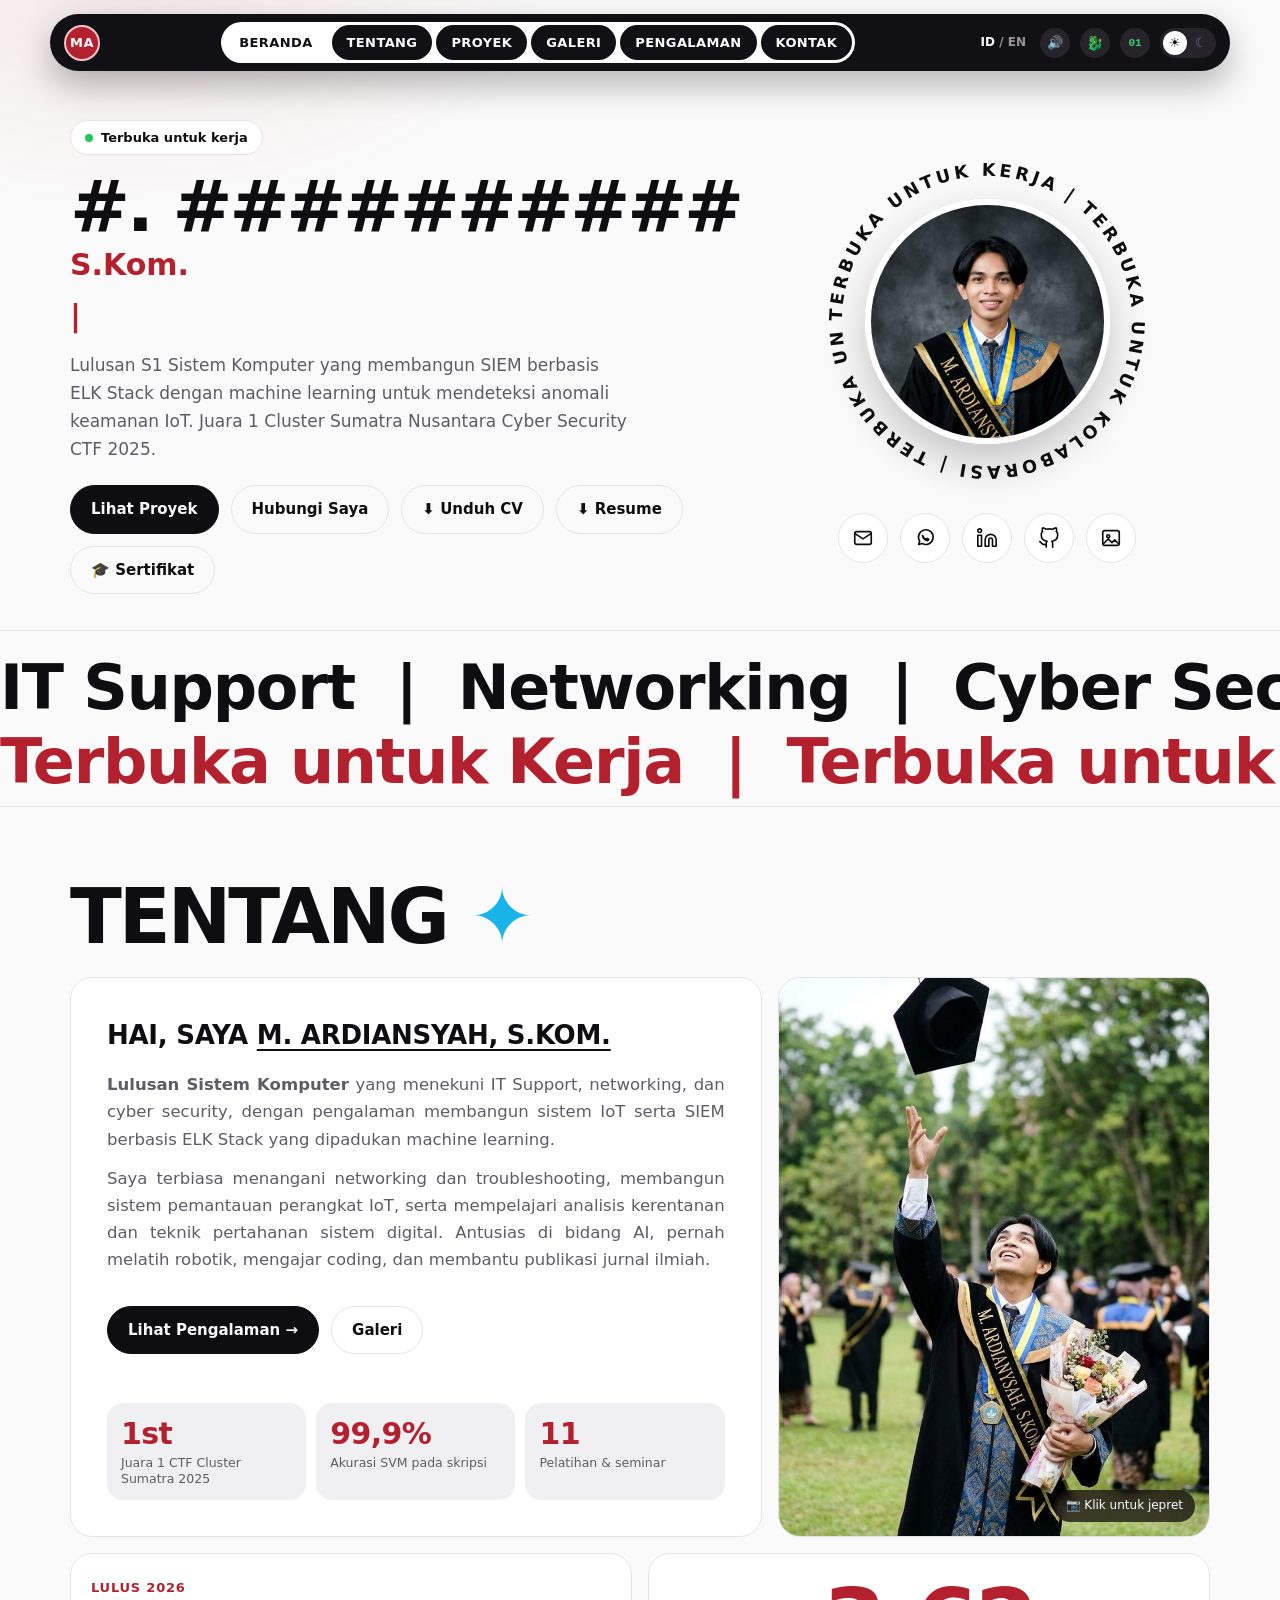
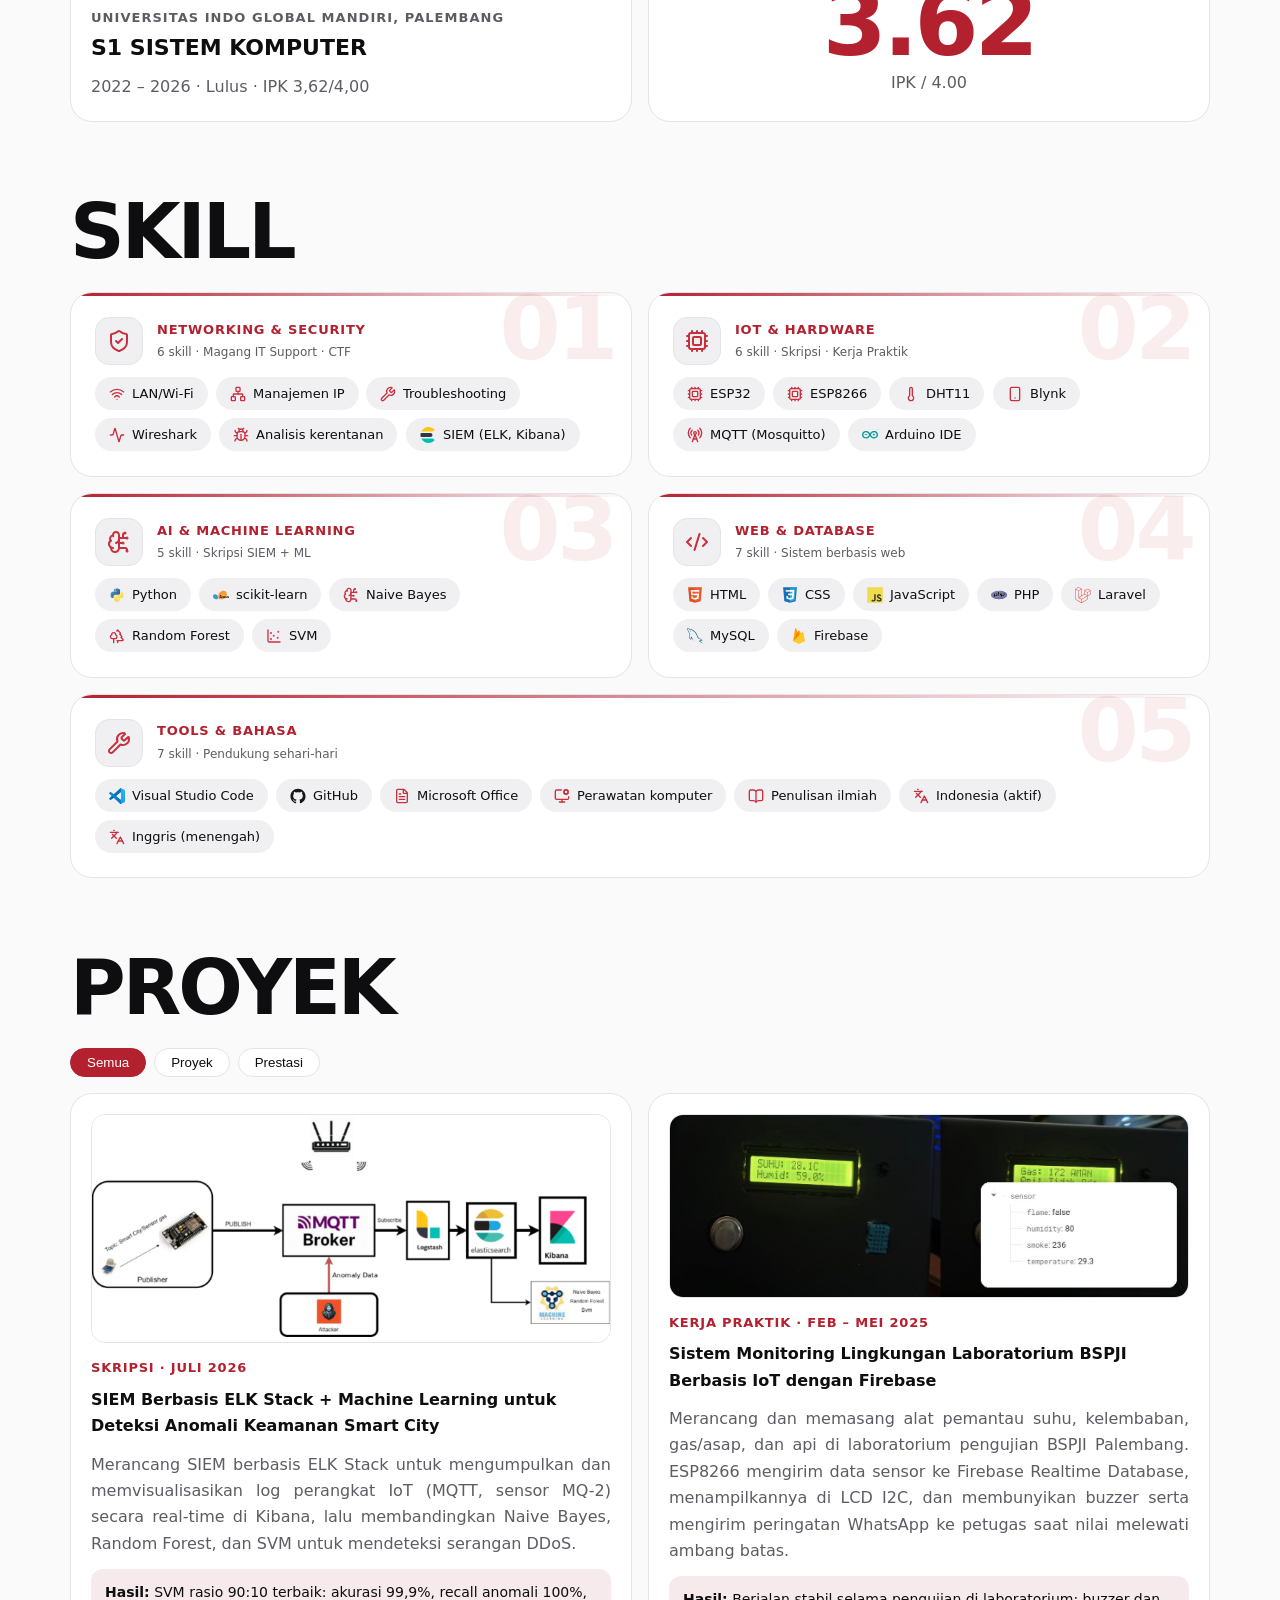
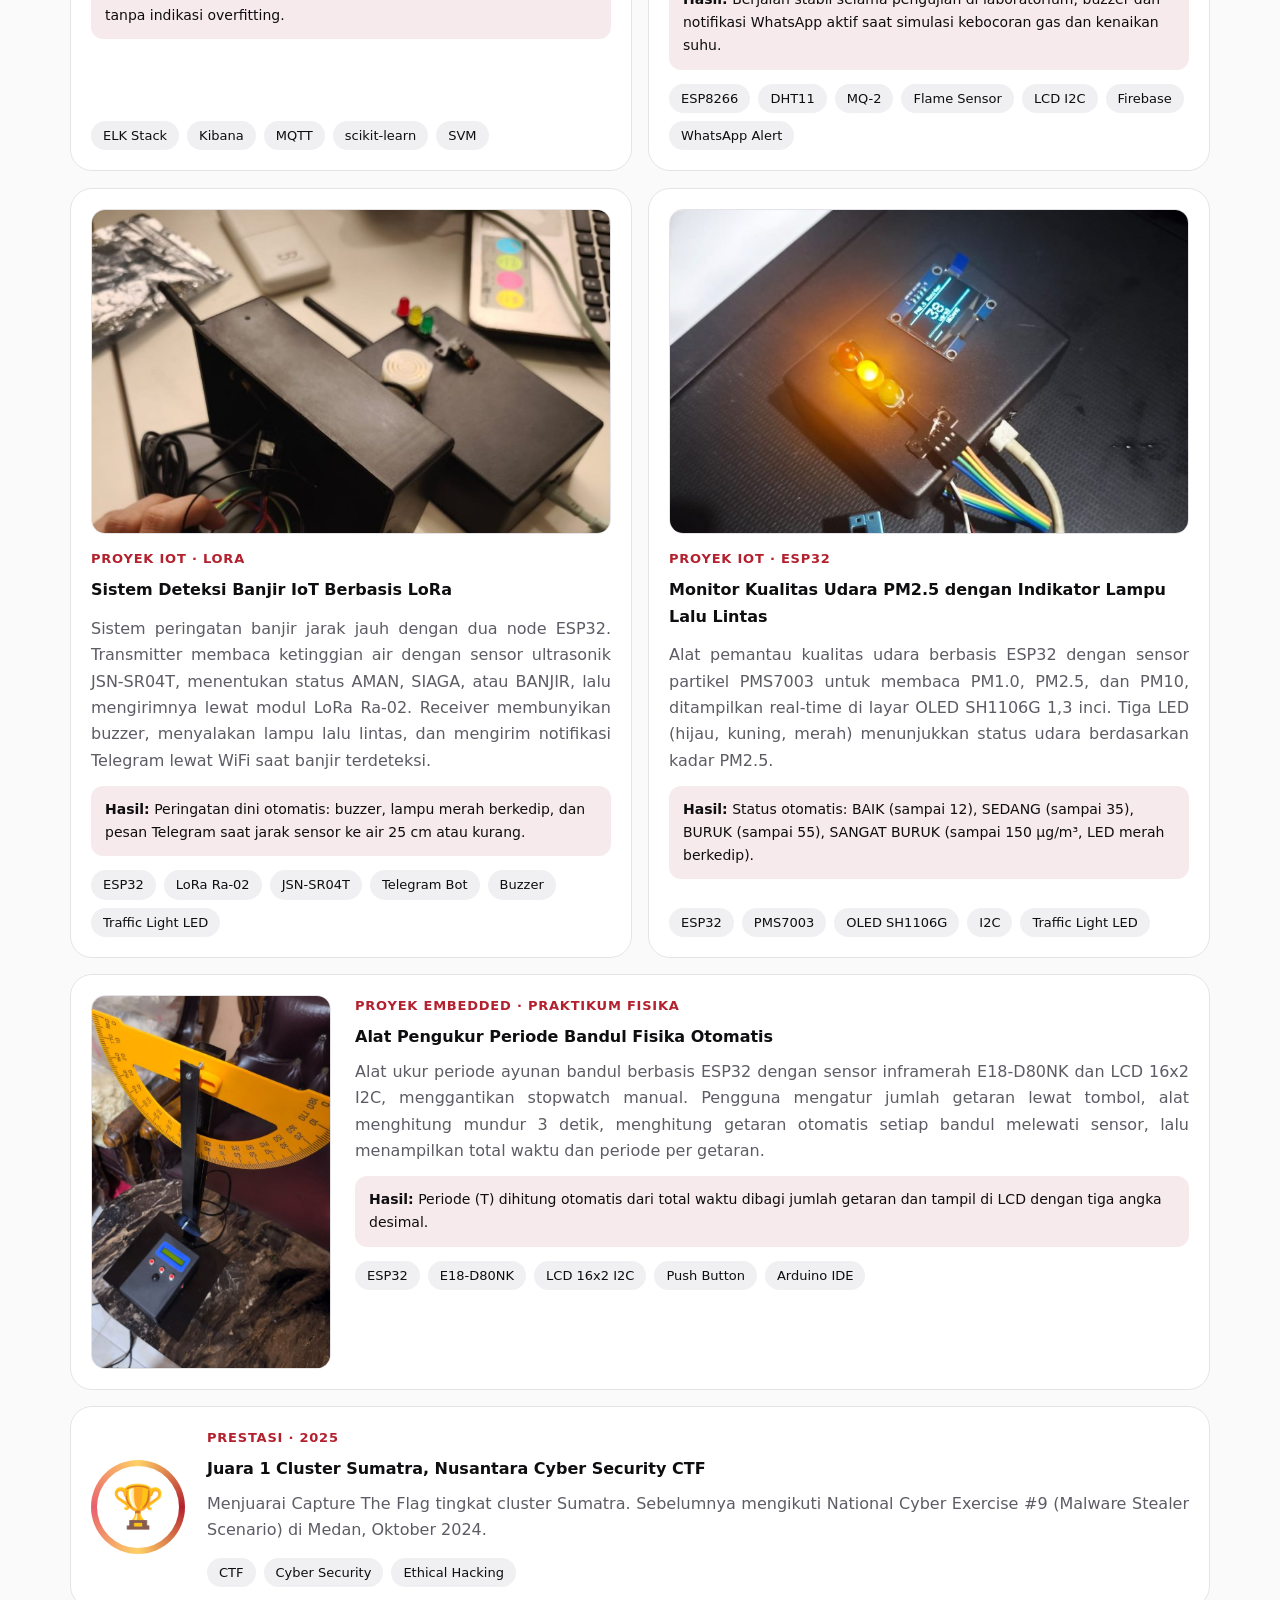
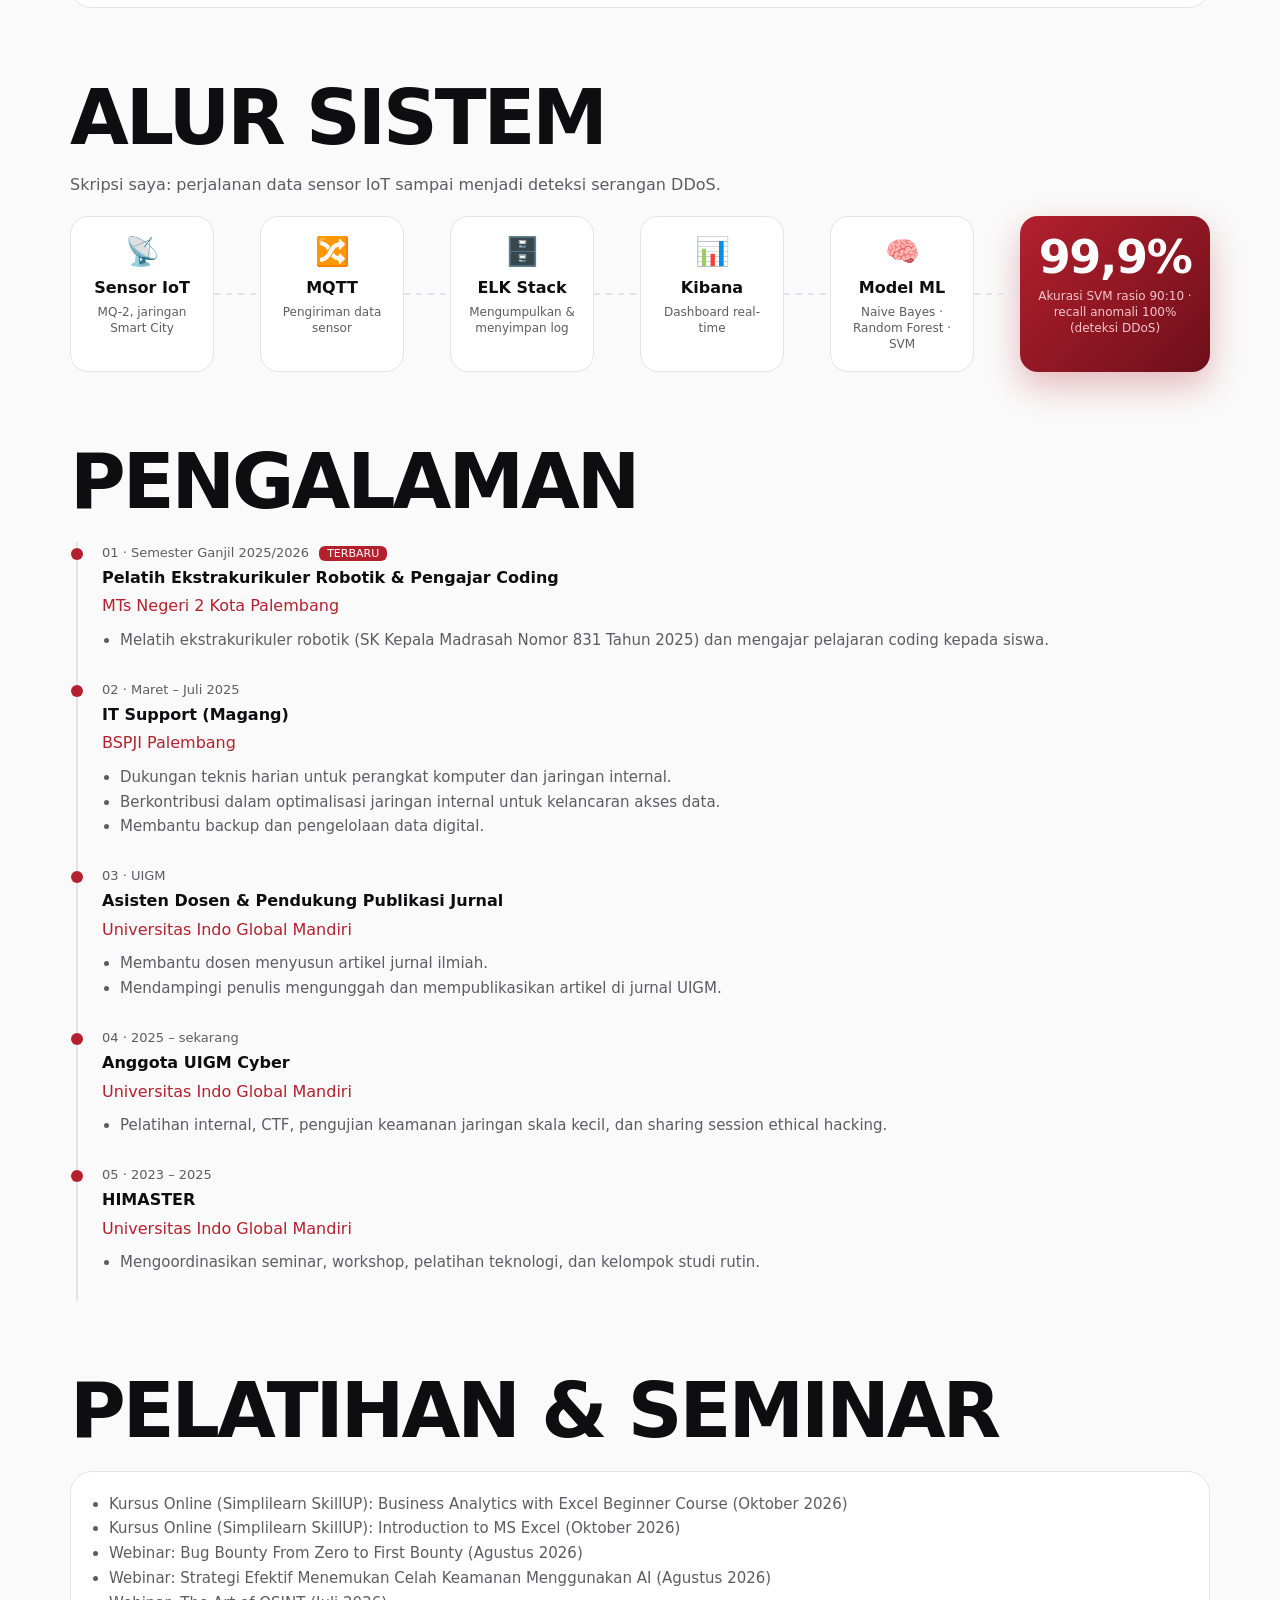
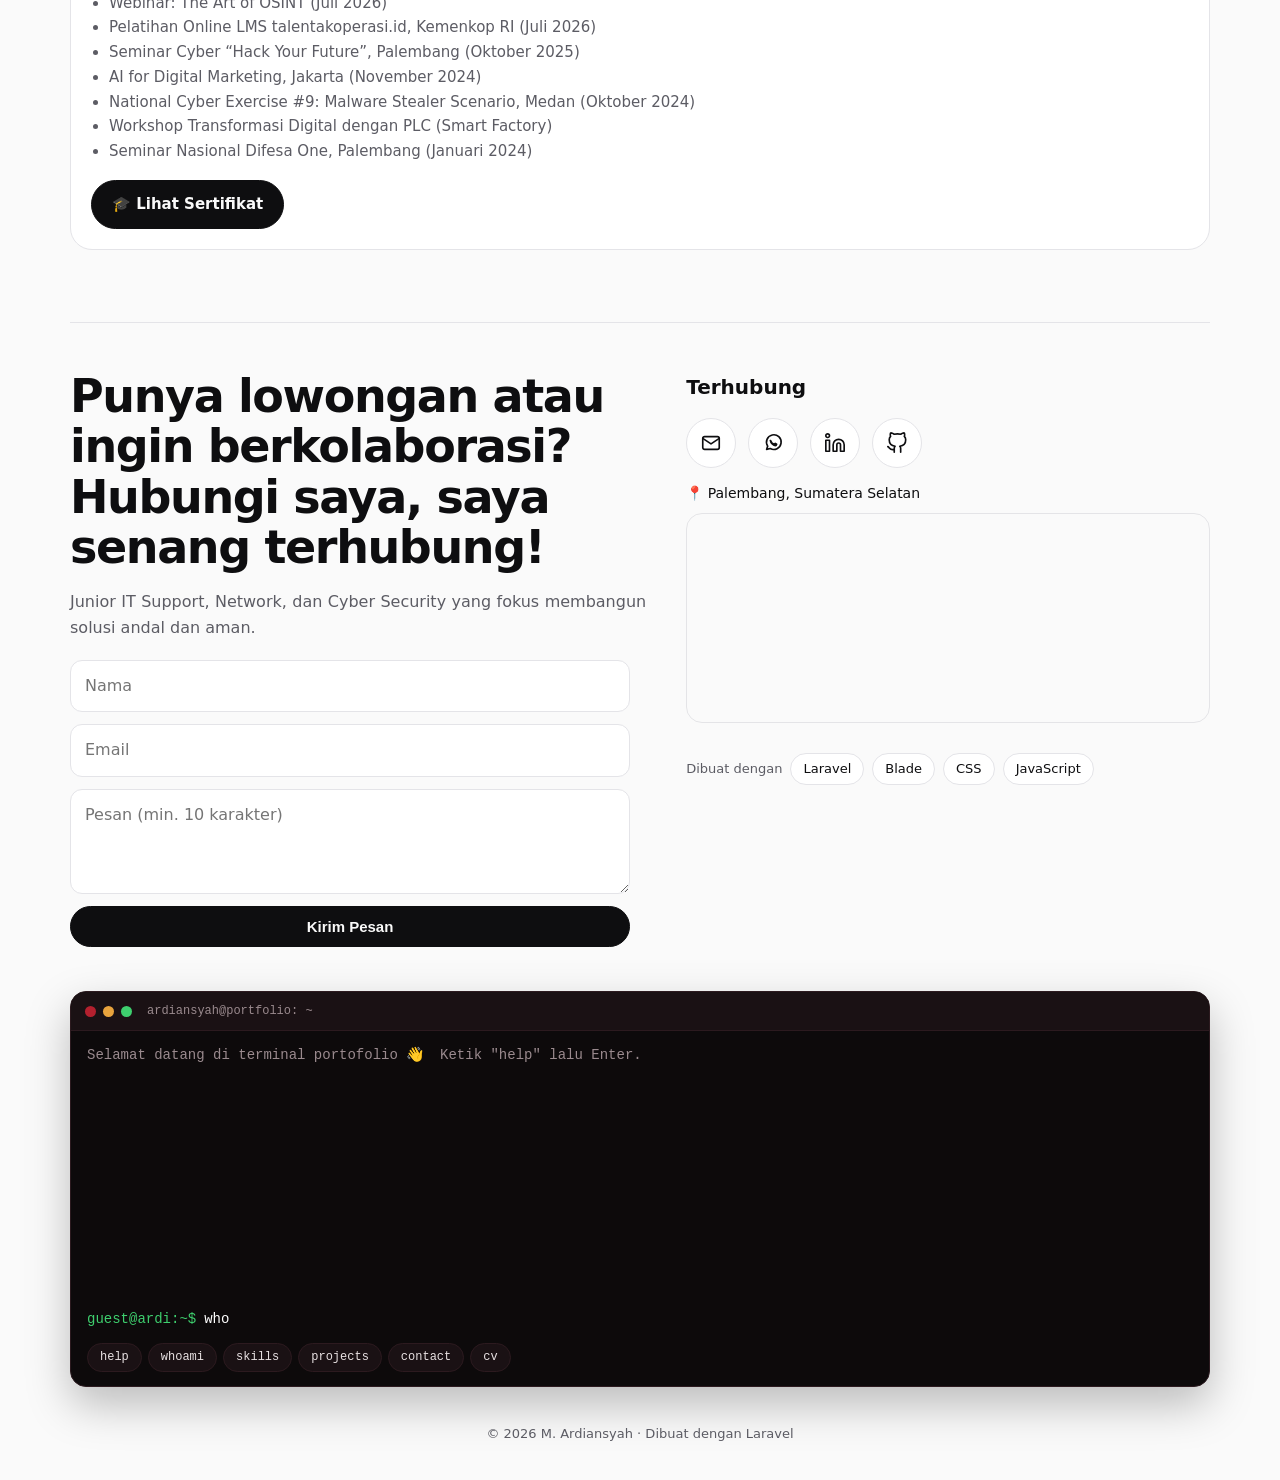
==== commit 65c3531e: "Add files via upload" ====
--- a/index.html
+++ b/index.html
@@ -18,7 +18,7 @@
   <h1><span class="nm">M. Ardiansyah</span><small>S.Kom.</small></h1>
   <p class="hx-type"><span id="typed"></span><u>|</u></p>
   <p class="hx-lead">Lulusan S1 Sistem Komputer yang membangun SIEM berbasis ELK Stack dengan machine learning untuk mendeteksi anomali keamanan IoT. Juara 1 Cluster Sumatra Nusantara Cyber Security CTF 2025.</p>
-  <div class="btns"><a class="btn dk" href="#proyek" data-i18n="viewprojects">Lihat Proyek</a><a class="btn ol" href="#kontak" data-i18n="contactme">Hubungi Saya</a><a class="btn ol" href="files/CV_M_Ardiansyah.pdf" download>⬇ <span data-i18n="dlcv">Unduh CV</span></a><a class="btn ol" href="files/Resume_M_Ardiansyah.pdf" download>⬇ <span data-i18n="resume">Resume</span></a></div>
+  <div class="btns"><a class="btn dk" href="#proyek" data-i18n="viewprojects">Lihat Proyek</a><a class="btn ol" href="#kontak" data-i18n="contactme">Hubungi Saya</a><a class="btn ol" href="files/CV_M_Ardiansyah.pdf" download>⬇ <span data-i18n="dlcv">Unduh CV</span></a><a class="btn ol" href="files/Resume_M_Ardiansyah.pdf" download>⬇ <span data-i18n="resume">Resume</span></a><a class="btn ol" href="https://drive.google.com/drive/folders/1z6vZcnr-jbo4UU7MHPB4vcX3V_z18Wk2?usp=sharing" target="_blank" rel="noopener">🎓 Sertifikat</a></div>
  </div>
  <div class="hx-r rv">
   <div class="ring"><svg viewBox="0 0 300 300" aria-hidden="true"><defs><path id="cp" d="M150,150 m-128,0 a128,128 0 1,1 256,0 a128,128 0 1,1 -256,0"/></defs><text><textPath href="#cp">Terbuka untuk Kerja | Terbuka untuk Kolaborasi | Terbuka untuk Kerja | Terbuka untuk Kolaborasi | </textPath></text></svg>
@@ -79,7 +79,7 @@
 <section id="pengalaman" class="rv"><h2 class="big"><span data-i18n="h_exp">Pengalaman</span></h2>
 <div class="tl"><div class="it"><div class="when">01 · Semester Ganjil 2025/2026 <span class="live">TERBARU</span></div><h4>Pelatih Ekstrakurikuler Robotik &amp; Pengajar Coding</h4><div class="acc">MTs Negeri 2 Kota Palembang</div><ul><li>Melatih ekstrakurikuler robotik (SK Kepala Madrasah Nomor 831 Tahun 2025) dan mengajar pelajaran coding kepada siswa.</li></ul></div><div class="it"><div class="when">02 · Maret – Juli 2025 </div><h4>IT Support (Magang)</h4><div class="acc">BSPJI Palembang</div><ul><li>Dukungan teknis harian untuk perangkat komputer dan jaringan internal.</li><li>Berkontribusi dalam optimalisasi jaringan internal untuk kelancaran akses data.</li><li>Membantu backup dan pengelolaan data digital.</li></ul></div><div class="it"><div class="when">03 · UIGM </div><h4>Asisten Dosen &amp; Pendukung Publikasi Jurnal</h4><div class="acc">Universitas Indo Global Mandiri</div><ul><li>Membantu dosen menyusun artikel jurnal ilmiah.</li><li>Mendampingi penulis mengunggah dan mempublikasikan artikel di jurnal UIGM.</li></ul></div><div class="it"><div class="when">04 · 2025 – sekarang </div><h4>Anggota UIGM Cyber</h4><div class="acc">Universitas Indo Global Mandiri</div><ul><li>Pelatihan internal, CTF, pengujian keamanan jaringan skala kecil, dan sharing session ethical hacking.</li></ul></div><div class="it"><div class="when">05 · 2023 – 2025 </div><h4>HIMASTER</h4><div class="acc">Universitas Indo Global Mandiri</div><ul><li>Mengoordinasikan seminar, workshop, pelatihan teknologi, dan kelompok studi rutin.</li></ul></div></div></section>
 
-<section class="rv"><h2 class="big"><span data-i18n="h_train">Pelatihan & Seminar</span></h2><div class="card"><ul class="plain"><li>Kursus Online (Simplilearn SkillUP): Business Analytics with Excel Beginner Course (Oktober 2026)</li><li>Kursus Online (Simplilearn SkillUP): Introduction to MS Excel (Oktober 2026)</li><li>Webinar: Bug Bounty From Zero to First Bounty (Agustus 2026)</li><li>Webinar: Strategi Efektif Menemukan Celah Keamanan Menggunakan AI (Agustus 2026)</li><li>Webinar: The Art of OSINT (Juli 2026)</li><li>Pelatihan Online LMS talentakoperasi.id, Kemenkop RI (Juli 2026)</li><li>Seminar Cyber “Hack Your Future”, Palembang (Oktober 2025)</li><li>AI for Digital Marketing, Jakarta (November 2024)</li><li>National Cyber Exercise #9: Malware Stealer Scenario, Medan (Oktober 2024)</li><li>Workshop Transformasi Digital dengan PLC (Smart Factory)</li><li>Seminar Nasional Difesa One, Palembang (Januari 2024)</li></ul></div></section>
+<section class="rv"><h2 class="big"><span data-i18n="h_train">Pelatihan & Seminar</span></h2><div class="card"><ul class="plain"><li>Kursus Online (Simplilearn SkillUP): Business Analytics with Excel Beginner Course (Oktober 2026)</li><li>Kursus Online (Simplilearn SkillUP): Introduction to MS Excel (Oktober 2026)</li><li>Webinar: Bug Bounty From Zero to First Bounty (Agustus 2026)</li><li>Webinar: Strategi Efektif Menemukan Celah Keamanan Menggunakan AI (Agustus 2026)</li><li>Webinar: The Art of OSINT (Juli 2026)</li><li>Pelatihan Online LMS talentakoperasi.id, Kemenkop RI (Juli 2026)</li><li>Seminar Cyber “Hack Your Future”, Palembang (Oktober 2025)</li><li>AI for Digital Marketing, Jakarta (November 2024)</li><li>National Cyber Exercise #9: Malware Stealer Scenario, Medan (Oktober 2024)</li><li>Workshop Transformasi Digital dengan PLC (Smart Factory)</li><li>Seminar Nasional Difesa One, Palembang (Januari 2024)</li></ul><div class="btns" style="margin-top:16px"><a class="btn dk" href="https://drive.google.com/drive/folders/1z6vZcnr-jbo4UU7MHPB4vcX3V_z18Wk2?usp=sharing" target="_blank" rel="noopener">🎓 Lihat Sertifikat</a></div></div></section>
 
 <section id="kontak" class="rv"><div class="ct">
  <div class="ct-l"><h2 class="ct-h">Punya lowongan atau ingin berkolaborasi? Hubungi saya, saya senang terhubung!</h2>
--- a/css/portfolio.css
+++ b/css/portfolio.css
@@ -0,0 +1,269 @@
+:root{--bg:#FBF7F7;--fg:#1B1013;--card:#fff;--line:#EBD9DC;--mut:#6B5B5F;--acc:#B3202E;--soft:#F8E4E7;--chip:#F3E6E8}
+[data-theme=dark]{--bg:#140A0D;--fg:#F5EDEE;--card:#1F1216;--line:#3A2328;--mut:#B9A5A9;--acc:#E8606E;--soft:#2B151A;--chip:#2E1A1F}
+*{box-sizing:border-box}html{scroll-behavior:smooth;scroll-padding-top:70px}
+body{margin:0;background:var(--bg);color:var(--fg);font:16px/1.65 system-ui,-apple-system,"Segoe UI",Roboto,Arial,sans-serif;transition:background .3s}
+a{color:inherit}.wrap{max-width:1040px;margin:0 auto;padding:0 20px}
+#loader{position:fixed;inset:0;z-index:50;background:#1B1013;color:#fff;display:grid;place-items:center;text-align:center;transition:opacity .6s,visibility .6s}
+#loader.off{opacity:0;visibility:hidden}#pct{display:block;font-size:64px}#loader span{font-size:12px;letter-spacing:.2em;color:#F3C6CB}
+#bar{display:block;height:3px;background:#B3202E;width:0;margin-top:14px}
+nav{position:sticky;top:0;z-index:5;background:color-mix(in srgb,var(--bg) 88%,transparent);backdrop-filter:blur(10px);border-bottom:1px solid var(--line)}
+nav .wrap{display:flex;justify-content:space-between;align-items:center;height:56px}.brand{font-weight:700;letter-spacing:.04em;text-decoration:none}
+.links{display:flex;gap:18px;align-items:center;font-size:14px}.links a{text-decoration:none;color:var(--mut)}.links a:hover,.links a.on{color:var(--acc)}
+#theme{background:none;border:1px solid var(--line);color:var(--fg);border-radius:50%;width:32px;height:32px;cursor:pointer}
+.hero{background:radial-gradient(900px 400px at 85% 0,#5a1620,transparent 60%),#1B1013;color:#fff;border-bottom:5px solid #B3202E}
+.hero .wrap{display:grid;grid-template-columns:1.4fr 1fr;gap:32px;align-items:center;padding:56px 20px}
+.tag{font-size:12px;letter-spacing:.16em;color:#F3C6CB;font-weight:700}h1{font-size:clamp(36px,6vw,64px);line-height:1.05;margin:10px 0 6px}
+.type{font-size:22px;color:#F3C6CB;font-weight:600;margin:0 0 10px;min-height:34px}.type u{text-decoration:none;animation:blink 1s steps(1) infinite}
+.lead{color:#e6d6d9;max-width:560px}.btns{display:flex;gap:12px;flex-wrap:wrap;margin-top:22px}
+.btn{display:inline-block;padding:11px 20px;border-radius:999px;font-weight:600;border:1.5px solid #B3202E;text-decoration:none;cursor:pointer;font-size:15px;transition:transform .2s}
+.btn:hover{transform:translateY(-2px)}.btn.p{background:#B3202E;color:#fff}.btn.s{color:#fff}
+.photo{justify-self:center;width:min(260px,70vw);aspect-ratio:1;border-radius:50%;border:5px solid #B3202E;overflow:hidden;box-shadow:0 0 0 10px rgba(179,32,46,.18);animation:float 5s ease-in-out infinite}
+.photo img{width:100%;height:100%;object-fit:cover;display:block}
+.marquee{overflow:hidden;background:#B3202E;color:#fff;white-space:nowrap;padding:10px 0}
+.marquee div{display:inline-block;animation:mq 28s linear infinite}.marquee span{font-weight:700;letter-spacing:.1em;text-transform:uppercase;font-size:14px}.marquee em{margin:0 18px;font-style:normal;opacity:.7}
+.stats{display:grid;grid-template-columns:repeat(3,1fr);gap:14px;margin-top:-26px;position:relative}
+.stat,.card{background:var(--card);border:1px solid var(--line);border-radius:16px;padding:20px}.stat{text-align:center}
+.stat b{display:block;font-size:28px;color:var(--acc)}.stat span{font-size:13px;color:var(--mut)}
+section{padding:56px 0 0}h2{font-size:13px;letter-spacing:.16em;text-transform:uppercase;color:var(--acc);margin:0 0 6px}h3{font-size:clamp(22px,3.4vw,30px);margin:0 0 16px}
+.grid{display:grid;gap:16px}.g2{grid-template-columns:repeat(2,1fr)}.card h4{margin:0 0 4px}.card p{color:var(--mut);margin:8px 0 0}
+.hov{transition:transform .25s,box-shadow .25s}.hov:hover{transform:translateY(-4px);box-shadow:0 12px 30px rgba(179,32,46,.15)}
+.chips{display:flex;flex-wrap:wrap;gap:8px;margin-top:10px}.chip{background:var(--chip);border-radius:999px;padding:4px 12px;font-size:13px;transition:background .2s,color .2s}.chip:hover{background:var(--acc);color:#fff}
+.k{font-size:13px;color:var(--acc);font-weight:700;letter-spacing:.06em;text-transform:uppercase;margin-bottom:8px}.acc{color:var(--acc)}.mut{color:var(--mut)}
+.res{background:var(--soft);border-radius:12px;padding:12px 14px;margin-top:12px;font-size:14px}
+.filters{display:flex;gap:8px;margin-bottom:16px}.filters button{border:1px solid var(--line);background:var(--card);color:var(--fg);border-radius:999px;padding:6px 16px;cursor:pointer}.filters .on{background:var(--acc);color:#fff;border-color:var(--acc)}
+.tl{border-left:2px solid var(--line);margin-left:6px}.it{position:relative;padding:0 0 26px 24px}.it:before{content:"";position:absolute;left:-7px;top:6px;width:12px;height:12px;border-radius:50%;background:var(--acc)}
+.when{font-size:13px;color:var(--mut)}.it h4{margin:2px 0}.it ul,.plain{margin:8px 0 0;padding-left:18px;color:var(--mut);font-size:15px}.plain{margin:0}
+.live{background:var(--acc);color:#fff;border-radius:6px;padding:1px 8px;font-size:11px;margin-left:6px;animation:pulse 1.6s infinite}
+.contact{background:#1B1013;color:#fff;border-radius:20px;padding:36px;border-bottom:5px solid #B3202E}.contact h2{color:#F3C6CB}
+form{display:grid;gap:12px;max-width:560px}input,textarea{padding:12px 14px;border-radius:12px;border:1px solid #4a2a31;background:#2a161b;color:#fff;font:inherit}
+.ok{background:#1e5b3a;padding:10px 14px;border-radius:12px;margin-bottom:12px}.err{background:#7a1f2b;padding:10px 14px;border-radius:12px}
+.alt{margin-top:18px;font-size:14px;color:#e6d6d9}footer{text-align:center;color:var(--mut);font-size:13px;padding:36px 0}
+.rv{opacity:0;transform:translateY(28px);transition:opacity .7s,transform .7s}.rv.in{opacity:1;transform:none}
+@keyframes mq{to{transform:translateX(-50%)}}@keyframes float{50%{transform:translateY(-12px)}}@keyframes blink{50%{opacity:0}}@keyframes pulse{50%{opacity:.5}}
+@media(max-width:760px){.hero .wrap{grid-template-columns:1fr;text-align:center}.photo{order:-1}.btns{justify-content:center}.lead{margin:auto}.g2,.stats{grid-template-columns:1fr}.links a:nth-child(n+4){display:none}}
+@media(prefers-reduced-motion:reduce){*{animation:none!important;transition:none!important}.rv{opacity:1;transform:none}}
+
+.gal{position:relative;height:calc(100vh - 56px);overflow:hidden;background:var(--bg)}
+.gal:before{content:"";position:absolute;inset:0;z-index:2;pointer-events:none;background:linear-gradient(var(--bg),transparent 28%,transparent 62%,var(--bg))}
+.gal-title{position:absolute;z-index:3;left:50%;top:50%;transform:translate(-50%,-50%);text-align:center;background:color-mix(in srgb,var(--bg) 72%,transparent);backdrop-filter:blur(8px);padding:22px 34px;border-radius:20px;border:1px solid var(--line);max-width:90%}
+.gal-title h1{margin:0;font-size:clamp(34px,6vw,56px)}.gal-title p{margin:6px 0 0;color:var(--mut)}.gal-title small{color:var(--acc)}
+.stage{position:absolute;inset:-30% -15%;display:grid;grid-template-columns:repeat(4,1fr);gap:18px;transform:perspective(1200px) rotateX(16deg) rotateZ(-9deg) scale(1.15)}
+.col{display:flex;flex-direction:column;gap:18px;will-change:transform}.col.up{animation:gup 55s linear infinite}.col.dn{animation:gdn 65s linear infinite}
+.col img{width:100%;aspect-ratio:4/3;object-fit:cover;border-radius:18px;cursor:zoom-in;box-shadow:0 10px 30px rgba(0,0,0,.18);transition:transform .35s,filter .35s;filter:saturate(.9)}
+.col img:nth-child(3n){aspect-ratio:3/4}.col img:nth-child(3n+1){transform:rotate(-1.5deg)}.col img:nth-child(3n+2){transform:rotate(1.2deg)}
+.col img:hover{transform:scale(1.06) rotate(0);filter:none;position:relative;z-index:4}.stage:hover .col{animation-play-state:paused}
+#lb{position:fixed;inset:0;z-index:40;background:rgba(10,4,6,.88);display:grid;place-items:center;cursor:zoom-out}#lb[hidden]{display:none}
+#lb img{max-width:92vw;max-height:88vh;border-radius:14px;box-shadow:0 20px 60px rgba(0,0,0,.5);animation:zin .25s}
+@keyframes gup{to{transform:translateY(-50%)}}@keyframes gdn{from{transform:translateY(-50%)}to{transform:none}}@keyframes zin{from{transform:scale(.92);opacity:0}}
+@media(max-width:760px){.stage{grid-template-columns:repeat(2,1fr);inset:-20% -30%}.col:nth-child(n+3){display:none}}
+
+nav#pill{position:fixed;top:14px;left:50%;transform:translateX(-50%);width:min(1180px,94vw);z-index:20;display:flex;align-items:center;gap:12px;background:#111014;color:#fff;border-radius:999px;padding:8px 14px;box-shadow:0 14px 34px rgba(0,0,0,.28);border:0;backdrop-filter:none}
+#pill .logo{flex:none;width:36px;height:36px;border-radius:50%;background:#B3202E;color:#fff;display:grid;place-items:center;font-weight:800;font-size:13px;letter-spacing:.04em;text-decoration:none;border:2px solid #F3C6CB}
+#pill .pills{margin:0 auto;display:flex;gap:4px;background:#fff;border-radius:999px;padding:3px;max-width:100%;overflow-x:auto;scrollbar-width:none}
+#pill .pills::-webkit-scrollbar{display:none}
+#pill .pills a{flex:none;background:#111014;color:#fff;border-radius:999px;padding:7px 15px;font-size:13px;font-weight:800;letter-spacing:.03em;text-transform:uppercase;text-decoration:none;transition:background .25s,color .25s}
+#pill .pills a:hover{background:#B3202E}#pill .pills a.act{background:transparent;color:#111014}
+#pill .ctl{flex:none;display:flex;align-items:center;gap:10px;font-size:12px;font-weight:800}
+#lang{background:none;border:0;color:#9a949a;cursor:pointer;font:inherit;padding:4px}#lang .on{color:#fff}
+#pill #theme{width:auto;height:auto;display:flex;gap:2px;border-radius:999px;background:#26232a;border:0;padding:3px;color:#7d777f}
+#theme i{font-style:normal;width:24px;height:24px;border-radius:50%;display:grid;place-items:center;font-size:13px}
+#theme .sun{background:#fff;color:#111014}[data-theme=dark] #theme .sun{background:none;color:#7d777f}[data-theme=dark] #theme .moon{background:#fff;color:#111014}
+html{scroll-padding-top:90px}.hero{padding-top:74px}.gal{height:100vh}
+@media(max-width:760px){#pill{padding:6px 8px;gap:6px}#pill .pills a{padding:6px 10px;font-size:11px}#pill .logo{width:30px;height:30px}.hero .wrap{padding-top:24px}}
+
+/* ===== Tampilan baru: minimal, tipografi besar ===== */
+:root:not([data-theme=dark]){--bg:#FAFAFA;--fg:#0E0E10;--card:#fff;--line:#E4E4E8;--mut:#5C5C64;--chip:#F0F0F3;--soft:#F7EAEC}
+.wrap{max-width:1180px}
+.hx{padding:120px 0 36px;background:radial-gradient(700px 360px at 10% 0,rgba(179,32,46,.08),transparent 60%),var(--bg)}
+.hx-in{display:grid;grid-template-columns:1.25fr 1fr;gap:24px;align-items:center}
+.hx-tag{display:inline-flex;align-items:center;gap:8px;font-size:13px;font-weight:700;border:1px solid var(--line);background:var(--card);border-radius:999px;padding:6px 14px}
+.hx-tag i{width:8px;height:8px;border-radius:50%;background:#22c55e;animation:pulse 1.6s infinite}
+.hx h1{font-size:clamp(46px,8.6vw,118px);line-height:.98;letter-spacing:-.045em;margin:18px 0 10px;font-weight:800}
+.hx h1 small{font-size:.34em;letter-spacing:-.01em;color:var(--acc);font-weight:700}
+.hx-type{font-size:clamp(20px,2.6vw,30px);font-weight:700;color:var(--acc);margin:0 0 10px;min-height:40px}.hx-type u{text-decoration:none;animation:blink 1s steps(1) infinite}
+.hx-lead{color:var(--mut);max-width:560px;font-size:17px}
+.btn.dk{background:var(--fg);color:var(--bg);border-color:var(--fg)}.btn.ol{background:transparent;color:var(--fg);border-color:var(--line)}.btn.ol:hover{border-color:var(--fg)}
+.hx-r{justify-self:center;text-align:center}
+.ring{position:relative;width:min(340px,78vw);aspect-ratio:1;margin:0 auto}
+.ring svg{position:absolute;inset:0;width:100%;height:100%;animation:spin 26s linear infinite}
+.ring text{font-size:15.5px;letter-spacing:.2em;text-transform:uppercase;fill:var(--fg);font-weight:600}
+.ring img{position:absolute;inset:14%;width:72%;height:72%;object-fit:cover;object-position:center 22%;border-radius:50%;border:6px solid var(--card);box-shadow:0 18px 44px rgba(0,0,0,.22)}
+.soc{display:flex;gap:12px;justify-content:center;margin-top:22px}.soc.left{justify-content:flex-start;margin-top:14px}
+.soc a{width:50px;height:50px;border-radius:50%;border:1px solid var(--line);background:var(--card);display:grid;place-items:center;transition:transform .25s,background .25s}
+.soc a:hover{transform:translateY(-4px);background:var(--fg)}.soc a:hover svg{stroke:var(--bg)}
+.soc svg{width:22px;height:22px;fill:none;stroke:var(--fg);stroke-width:1.8;stroke-linecap:round;stroke-linejoin:round}
+.mq2{overflow:hidden;padding:18px 0 6px;border-top:1px solid var(--line);border-bottom:1px solid var(--line);background:var(--bg)}
+.mqr{display:flex;width:max-content;font-size:clamp(28px,5vw,62px);font-weight:800;letter-spacing:-.02em;white-space:pre;color:var(--fg);animation:mq 40s linear infinite;line-height:1.25}
+.mqr.rev{animation-direction:reverse;color:var(--acc);margin-top:-4px}
+h2.big{font-size:clamp(38px,7vw,76px);line-height:1;letter-spacing:-.04em;text-transform:uppercase;font-weight:900;color:var(--fg);margin:0 0 22px}
+.spark{color:#18b4e8;font-weight:400;display:inline-block;animation:spin 8s linear infinite}
+section{padding-top:72px}
+.ab{display:grid;grid-template-columns:1.6fr 1fr;gap:16px}
+.ab-c{padding:36px}.hi{font-size:clamp(20px,2.4vw,26px);margin:0 0 14px;letter-spacing:-.01em}.hi u{text-decoration-thickness:2px;text-underline-offset:5px}
+.ab-c p{margin:0 0 12px;font-size:16.5px}.ab-c .btns{margin-top:20px}
+.ab-p{border-radius:22px;overflow:hidden;border:1px solid var(--line);max-height:560px}.ab-p img{width:100%;height:100%;object-fit:cover;display:block;transition:transform .8s}.ab-p:hover img{transform:scale(1.05)}
+.edu h3{margin:2px 0 6px;font-size:22px}.edu h4{margin:6px 0 0;font-size:13px;letter-spacing:.08em;color:var(--mut)}
+.gpa{display:flex;flex-direction:column;justify-content:center;align-items:center;text-align:center}.gpa b{font-size:clamp(54px,8vw,92px);line-height:1;color:var(--acc);letter-spacing:-.04em}.gpa span{color:var(--mut)}
+.card{border-radius:22px}
+.ct{display:grid;grid-template-columns:1.1fr 1fr;gap:40px;border-top:1px solid var(--line);padding-top:48px}
+.ct-h{font-size:clamp(28px,4vw,46px);line-height:1.1;letter-spacing:-.03em;margin:0 0 14px;color:var(--fg);text-transform:none;font-weight:800}
+.ct form{margin-top:18px}.ct input,.ct textarea{background:var(--card);color:var(--fg);border:1px solid var(--line)}
+.ct-r h4{margin:0 0 4px;font-size:20px}.loc{margin:14px 0 8px;font-size:14px}
+.map{width:100%;height:210px;border:1px solid var(--line);border-radius:16px;filter:grayscale(.3)}
+.built{display:flex;flex-wrap:wrap;gap:8px;align-items:center;margin-top:22px;font-size:13px;color:var(--mut)}.built i{font-style:normal;background:var(--card);border:1px solid var(--line);border-radius:999px;padding:4px 12px;color:var(--fg)}
+@keyframes spin{to{transform:rotate(360deg)}}
+@media(max-width:860px){.hx-in,.ab,.ct{grid-template-columns:1fr}.hx{padding-top:100px;text-align:center}.hx-lead{margin:auto}.hx .btns{justify-content:center}.hx-r{order:-1}.ab-p{max-height:420px}.ct{gap:28px}}
+
+/* ===== Perapihan nama, suara, pengikut mouse, responsif ===== */
+.hx h1{font-size:clamp(40px,5.6vw,84px);margin:16px 0 4px}
+.hx h1 .nm{display:block;white-space:nowrap}
+.hx h1 small{display:block;font-size:clamp(20px,2.4vw,30px);letter-spacing:0;margin-top:8px}
+.hx-type{margin:12px 0 10px}
+.hx-lead{margin:0 0 6px}
+.hx .btns{margin-top:22px}
+#snd{background:#26232a;border:0;color:#fff;border-radius:50%;width:30px;height:30px;cursor:pointer;font-size:13px;line-height:1;padding:0}
+#snd.off{opacity:.45}
+/* naga pengikut mouse (public/js/dragon.js) */
+:root{--dg-head:#1B1013;--dg-acc:#B3202E;--dg-a:#E8606E;--dg-b:#6d0f19}
+[data-theme=dark]{--dg-head:#F5EDEE;--dg-acc:#E8606E;--dg-a:#F3C6CB;--dg-b:#B3202E}
+/* loading: naga berenang di belakang angka persen */
+#loader>div{position:relative;z-index:1}
+#loader-dragon{position:absolute;left:0;top:0;width:100%;height:100%;pointer-events:none;overflow:visible;filter:drop-shadow(0 0 14px rgba(232,96,110,.65));--dg-head:#F5EDEE;--dg-acc:#E8606E}
+#pct{font-variant-numeric:tabular-nums;text-shadow:0 0 24px rgba(179,32,46,.7)}
+#bar{box-shadow:0 0 14px #B3202E}
+#dragon{position:fixed;inset:0;width:100%;height:100%;pointer-events:none;z-index:60;opacity:0;transition:opacity .5s;filter:drop-shadow(0 4px 6px rgba(0,0,0,.28))}
+#dragon.show{opacity:1}
+#dragon-btn{background:#26232a;border:0;color:#fff;border-radius:50%;width:30px;height:30px;cursor:pointer;font-size:14px;line-height:1;padding:0}
+#dragon-btn.off{opacity:.45;filter:grayscale(1)}
+@media(pointer:coarse){#dragon,#dragon-btn{display:none!important}}
+.ring img{transition:transform .2s ease-out}
+@media(max-width:860px){
+ .hx{padding-top:96px}.hx h1 .nm{font-size:clamp(34px,11vw,64px)}
+ .ring{width:min(280px,72vw)}.mqr{font-size:30px}
+ .ab-c{padding:24px}.filters{flex-wrap:wrap}
+}
+@media(max-width:520px){
+ #pill{width:96vw;padding:5px 6px;top:8px}#pill .logo{display:none}
+ #pill .ctl{gap:6px}#lang{padding:2px}#snd,#dragon-btn,#theme i{width:24px;height:24px}#snd,#dragon-btn{width:26px;height:26px}
+ .wrap{padding:0 14px}.hx .btns .btn{flex:1;text-align:center}
+ .soc a{width:44px;height:44px}.soc{flex-wrap:wrap}.ct-h{font-size:26px}
+ section{padding-top:56px}h2.big{font-size:clamp(32px,11vw,48px)}
+ .gal-title{padding:16px 20px}.stat b,.gpa b{font-size:44px}
+}
+
+/* ===== Fitur tambahan: api naga, alur sistem, badge CTF, terminal, matrix, tilt ===== */
+#fire{position:fixed;inset:0;width:100%;height:100%;pointer-events:none;z-index:59}
+#confetti{position:fixed;inset:0;width:100%;height:100%;pointer-events:none;z-index:70}
+#matrix{position:fixed;inset:0;width:100%;height:100%;z-index:-1;pointer-events:none;opacity:0;transition:opacity .5s}
+html.mx #matrix{opacity:.38}html.mx .hx,html.mx .mq2{background:transparent}
+#mx-btn{background:#26232a;border:0;color:#3ecf6e;border-radius:50%;width:30px;height:30px;cursor:pointer;font:800 11px ui-monospace,Menlo,Consolas,monospace;padding:0}
+#mx-btn.on{background:#3ecf6e;color:#0d0a0b}
+@media(pointer:coarse){#fire{display:none!important}}
+
+.tilt{position:relative;transform:perspective(900px) rotateX(var(--rx,0deg)) rotateY(var(--ry,0deg));transition:transform .18s ease-out,box-shadow .25s}
+.tilt:hover{transform:perspective(900px) rotateX(var(--rx,0deg)) rotateY(var(--ry,0deg)) translateY(-4px)}
+.tilt:after{content:"";position:absolute;inset:0;border-radius:inherit;pointer-events:none;opacity:0;transition:opacity .25s;background:radial-gradient(260px circle at var(--gx,50%) var(--gy,0%),rgba(255,255,255,.18),transparent 60%)}
+.tilt:hover:after{opacity:1}
+
+.flow-sub{margin:-6px 0 18px}
+.flow{display:flex;align-items:center}
+.fn{flex:1;min-width:0;text-align:center;background:var(--card);border:1px solid var(--line);border-radius:18px;padding:18px 10px;animation:fnp 6.3s infinite;animation-delay:var(--d,0s)}
+.fi{display:block;font-size:28px;line-height:1.2}.fn b{display:block;margin-top:6px}.fn small{display:block;color:var(--mut);font-size:12px;line-height:1.35;margin-top:3px}
+.fl{flex:0 0 46px;height:2px;position:relative;background:repeating-linear-gradient(90deg,var(--line) 0 6px,transparent 6px 12px)}
+.fl i{position:absolute;top:-4px;left:0;width:10px;height:10px;border-radius:50%;background:var(--acc);box-shadow:0 0 10px var(--acc);opacity:0;animation:fdot 6.3s linear infinite;animation-delay:calc(var(--d,0s) + .5s)}
+.fres{flex:0 0 190px;text-align:center;color:#fff;border-radius:18px;padding:18px 12px;background:linear-gradient(135deg,#B3202E,#6d0f19);box-shadow:0 14px 34px rgba(179,32,46,.3)}
+.fres b{display:block;font-size:clamp(34px,5vw,46px);line-height:1;letter-spacing:-.03em}.fres small{display:block;font-size:12px;line-height:1.35;margin-top:8px;color:#F3C6CB}
+@keyframes fnp{0%,18%,100%{border-color:var(--line);box-shadow:none}6%,12%{border-color:var(--acc);box-shadow:0 0 0 4px rgba(179,32,46,.14),0 10px 30px rgba(179,32,46,.2)}}
+@keyframes fdot{0%{left:0;opacity:0}2%{opacity:1}11%{opacity:1}13%,100%{left:calc(100% - 10px);opacity:0}}
+@keyframes fdotv{0%{top:0;opacity:0}2%{opacity:1}11%{opacity:1}13%,100%{top:calc(100% - 10px);opacity:0}}
+@media(max-width:860px){.flow{flex-direction:column}.fn,.fres{width:100%;flex:none}.fl{flex:none;width:2px;height:34px;background:repeating-linear-gradient(180deg,var(--line) 0 6px,transparent 6px 12px)}.fl i{left:-4px;top:0;animation-name:fdotv}}
+
+.ctf{position:relative;overflow:hidden;display:flex;align-items:center;gap:22px;background:var(--card);border:1px solid var(--line);border-radius:22px;padding:26px 30px;cursor:pointer;outline-offset:3px;transition:transform .25s,box-shadow .25s}
+.ctf:before{content:"";position:absolute;inset:0;pointer-events:none;background:radial-gradient(520px 170px at 0 50%,rgba(179,32,46,.15),transparent 70%)}
+.ctf:hover{transform:translateY(-3px);box-shadow:0 14px 34px rgba(179,32,46,.18)}
+.ctf-b{position:relative;flex:none;width:94px;height:94px;display:grid;place-items:center}
+.ctf-b:before{content:"";position:absolute;inset:0;border-radius:50%;background:conic-gradient(#FFD166,#B3202E,#FFD166,#E8606E,#FFD166);animation:spin 6s linear infinite}
+.ctf-b:after{content:"";position:absolute;inset:6px;border-radius:50%;background:var(--card)}
+.ctf-b span{position:relative;z-index:1;font-size:42px}
+.ctf-t{position:relative}.ctf-t h3{margin:2px 0 4px;font-size:clamp(22px,3.4vw,34px)}.ctf-t p{margin:0}
+@media(max-width:520px){.ctf{padding:20px;gap:16px}.ctf-b{width:72px;height:72px}.ctf-b span{font-size:32px}}
+
+.term{margin-top:44px;background:#0d0a0b;color:#e8e1e2;border:1px solid #2c1a1f;border-radius:16px;overflow:hidden;font:14px/1.55 ui-monospace,SFMono-Regular,Menlo,Consolas,monospace;box-shadow:0 18px 44px rgba(0,0,0,.25)}
+.term-bar{display:flex;align-items:center;gap:7px;padding:10px 14px;background:#1a1114;border-bottom:1px solid #2c1a1f}
+.term-bar i{width:11px;height:11px;border-radius:50%;background:#B3202E}.term-bar i:nth-child(2){background:#e8a33d}.term-bar i:nth-child(3){background:#3ecf6e}
+.term-bar span{margin-left:8px;font-size:12px;color:#9a8a8e}
+.term-body{height:270px;overflow:auto;padding:14px 16px 0;white-space:pre-wrap;word-break:break-word;cursor:text}
+.term-body .l{display:block;min-height:1.55em}.term-body .a{color:#E8606E}.term-body .g{color:#3ecf6e}.term-body .m{color:#9a8a8e}.term-body a.l{color:#7fd1ff;text-decoration:none}.term-body a.l:hover{text-decoration:underline}
+.term-in{display:flex;gap:8px;padding:8px 16px 12px}.term-in .ps{color:#3ecf6e;flex:none}
+.term-in input{flex:1;min-width:0;background:none;border:0;border-radius:0;outline:0;color:#fff;font:inherit;padding:0}
+.term-quick{display:flex;flex-wrap:wrap;gap:6px;padding:0 16px 14px}
+.term-quick button{background:#1a1114;border:1px solid #2c1a1f;color:#e8e1e2;border-radius:999px;padding:4px 12px;font:inherit;font-size:12px;cursor:pointer;transition:background .2s,color .2s}
+.term-quick button:hover{background:#B3202E;color:#fff}
+.hx h1 .nm{font-variant-ligatures:none}
+@media(max-width:520px){#mx-btn{width:26px;height:26px}.term{font-size:12.5px}.term-body{height:240px}}
+
+/* gambar di kartu proyek */
+.pimg{display:block;width:100%;border-radius:14px;margin:0 0 14px;border:1px solid var(--line)}
+
+/* ===== About: kartu kiri terisi penuh + foto bisa "dijepret" ===== */
+.ab-c{display:flex;flex-direction:column}
+.ab-st{margin-top:auto;padding-top:26px;display:grid;grid-template-columns:repeat(3,1fr);gap:10px}
+.ab-st div{background:var(--chip);border-radius:16px;padding:14px 14px 12px;transition:transform .25s}
+.ab-st div:hover{transform:translateY(-3px)}
+.ab-st b{display:block;font-size:clamp(22px,3vw,30px);line-height:1.1;color:var(--acc);letter-spacing:-.02em}
+.ab-st span{display:block;margin-top:5px;font-size:12.5px;line-height:1.35;color:var(--mut)}
+.ab-p{position:relative;cursor:pointer}
+.cam{position:absolute;right:14px;bottom:14px;background:rgba(15,8,10,.72);color:#fff;border-radius:999px;padding:6px 12px;font-size:12px;pointer-events:none;backdrop-filter:blur(6px)}
+.flash{position:fixed;inset:0;z-index:80;background:#fff;pointer-events:none;animation:flash .55s ease-out forwards}
+@keyframes flash{0%{opacity:.92}100%{opacity:0}}
+@media(max-width:520px){.ab-st{gap:8px}.ab-st div{padding:12px 10px}.ab-st span{font-size:11.5px}}
+
+/* ===== Skill: kartu bento dengan ikon, nomor, dan chip yang muncul bergantian ===== */
+.sk{display:grid;grid-template-columns:repeat(2,1fr);gap:16px}
+.sk-c{position:relative;overflow:hidden;padding:24px;transition:transform .25s,box-shadow .25s,border-color .25s}
+.sk-c:last-child:nth-child(odd){grid-column:1/-1}
+.sk-c:before{content:"";position:absolute;left:0;top:0;height:3px;width:0;background:linear-gradient(90deg,var(--acc),transparent);transition:width .9s ease-out .2s}
+.rv.in .sk-c:before{width:100%}
+.sk-c:after{content:"";position:absolute;inset:0;pointer-events:none;opacity:0;transition:opacity .25s;background:radial-gradient(300px circle at var(--mx,50%) var(--my,0%),rgba(179,32,46,.11),transparent 65%)}
+.sk-c:hover{transform:translateY(-4px);border-color:var(--acc);box-shadow:0 14px 34px rgba(179,32,46,.14)}
+.sk-c:hover:after{opacity:1}
+.sk-bg{position:absolute;right:16px;top:-8px;font-size:88px;font-weight:800;line-height:1;color:var(--acc);opacity:.08;letter-spacing:-.04em;pointer-events:none;user-select:none}
+.sk-h{position:relative;display:flex;align-items:center;gap:14px;margin-bottom:8px}
+.sk-i{flex:none;width:48px;height:48px;border-radius:14px;display:grid;place-items:center;font-size:23px;background:linear-gradient(135deg,rgba(179,32,46,.18),rgba(179,32,46,.04));border:1px solid var(--line)}
+.sk-h .k{margin:0}.sk-h small{display:block;margin-top:3px;font-size:12px}
+.sk-c .chips{position:relative;margin-top:12px}
+.sk-c .chip{padding:6px 14px;opacity:0;transform:translateY(8px) scale(.96)}
+.rv.in .sk-c .chip{animation:chipIn .5s cubic-bezier(.2,.8,.2,1) forwards;animation-delay:calc(var(--i) * 70ms + .3s)}
+@keyframes chipIn{to{opacity:1;transform:none}}
+@media(prefers-reduced-motion:reduce){.sk-c .chip{opacity:1;transform:none}}
+@media(max-width:860px){.sk{grid-template-columns:1fr}.sk-bg{font-size:72px}}
+
+/* ===== Proyek: tinggi kartu rata, chip di dasar, kartu Prestasi memanjang ===== */
+#plist .card{display:flex;flex-direction:column}
+#plist .card .chips{margin-top:auto;padding-top:14px}
+#plist .pz{grid-column:1/-1;flex-direction:row;align-items:center;gap:22px;cursor:pointer}
+#plist .pz .ctf-b{margin:0}
+.pz-t{flex:1;min-width:0}.pz-t .chips{margin-top:10px;padding-top:0}
+@media(max-width:520px){#plist .pz{gap:14px}#plist .pz .ctf-b{width:64px;height:64px}#plist .pz .ctf-b span{font-size:28px}}
+.flow{align-items:stretch}.fl{align-self:center}
+
+/* ===== Gambar proyek: potongan rapi + kartu lebar (foto portrait di kiri) ===== */
+.pimg.fit{aspect-ratio:16/10;object-fit:cover;object-position:var(--op,center)}
+#plist .wide{grid-column:1/-1;flex-direction:row;align-items:stretch;gap:24px}
+#plist .wide .pimg{flex:none;width:240px;height:auto;margin:0;object-fit:cover;object-position:center 60%}
+@media(max-width:700px){#plist .wide{flex-direction:column;gap:0}#plist .wide .pimg{width:100%;aspect-ratio:4/3;margin:0 0 14px}}
+
+/* ===== Skill: ikon teknologi asli (Devicon) dan ikon garis (Lucide), bukan emoji ===== */
+.sk-i{background:var(--chip);border:1px solid var(--line)}
+.sk-i img{width:24px;height:24px;display:block}
+.sk-c .chip{display:inline-flex;align-items:center;gap:7px}
+.sk-c .chip img{width:16px;height:16px;flex:none}
+[data-theme=dark] .chip img[src$="github.svg"]{filter:invert(1)}
+
+@media(pointer:coarse){#mx-btn{display:none!important}}
+
+/* ===== Paragraf rata kanan-kiri (justify) ===== */
+.ab-c p,#plist .card p,.ct-l>p,.flow-sub{text-align:justify;text-justify:inter-word;hyphens:auto;-webkit-hyphens:auto}
+
+/* jebakan bot di form kontak */
+.hp{position:absolute!important;left:-9999px;width:1px;height:1px;overflow:hidden}
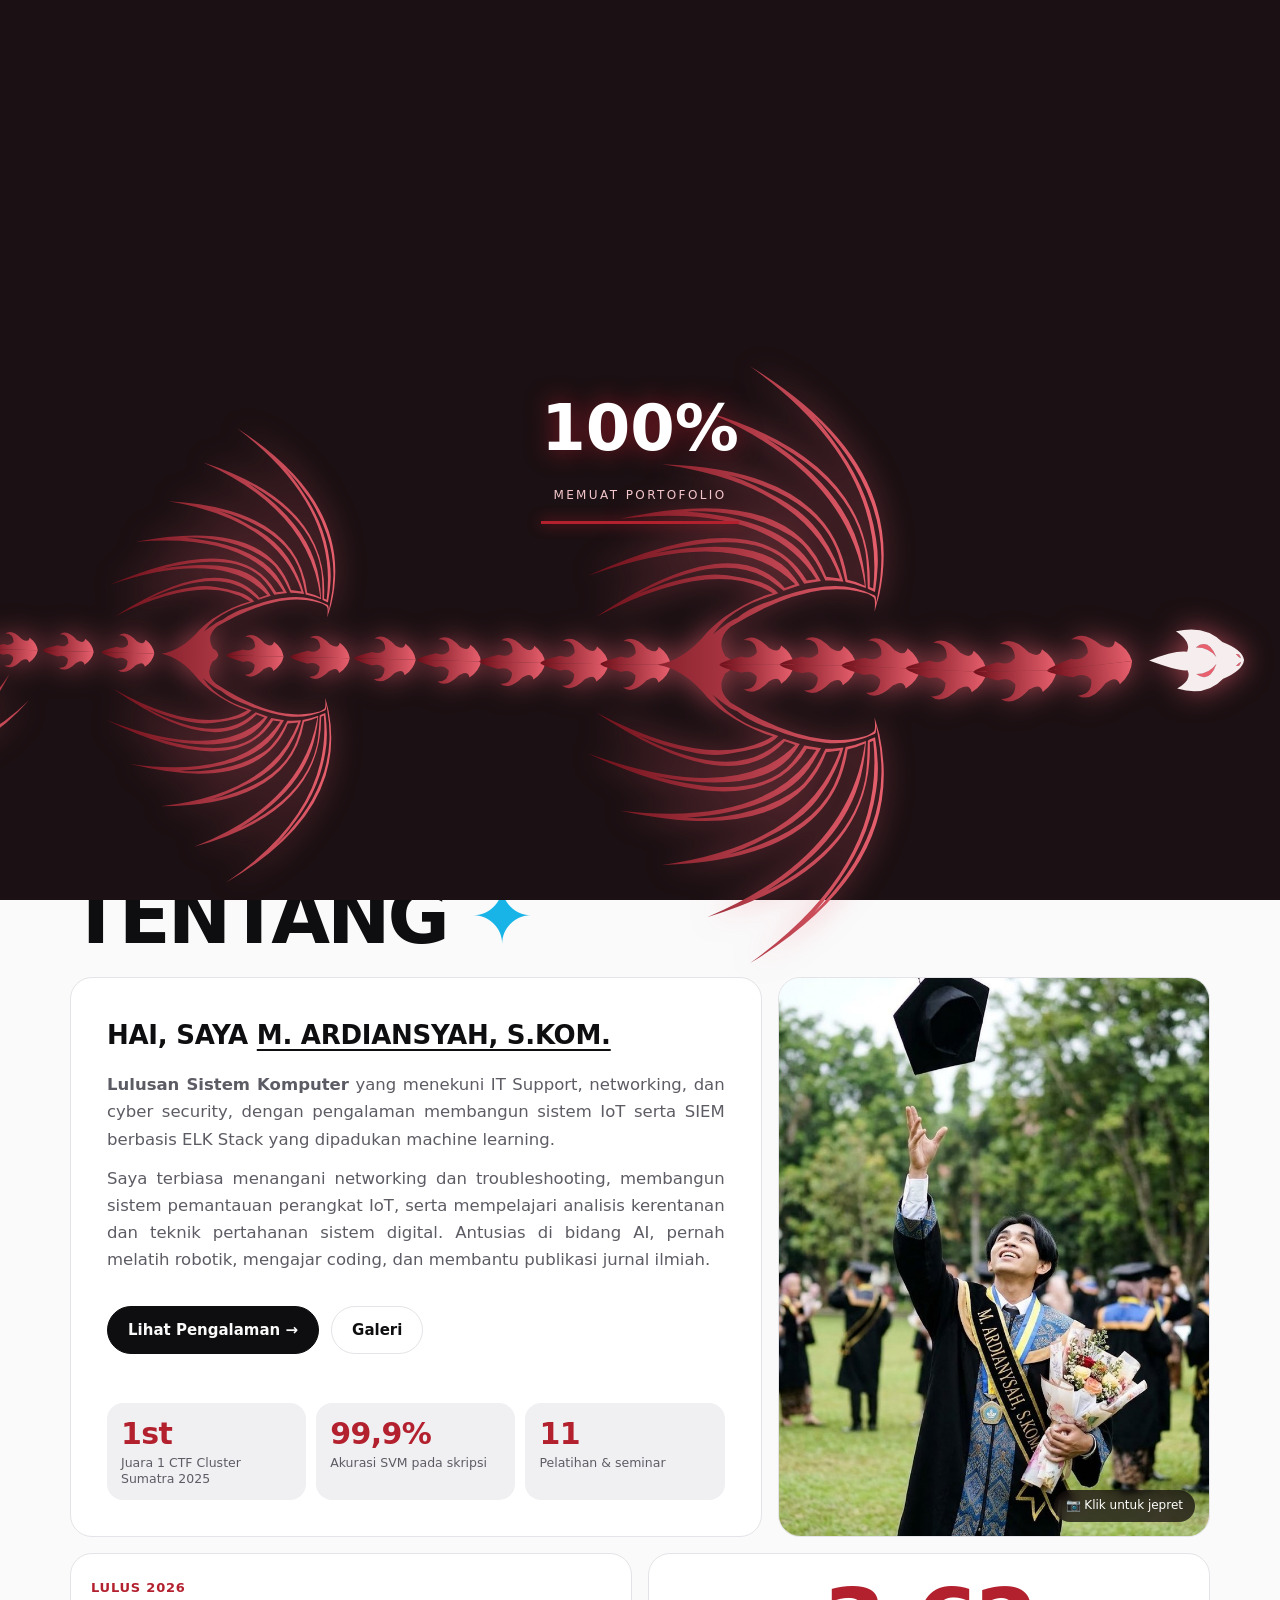
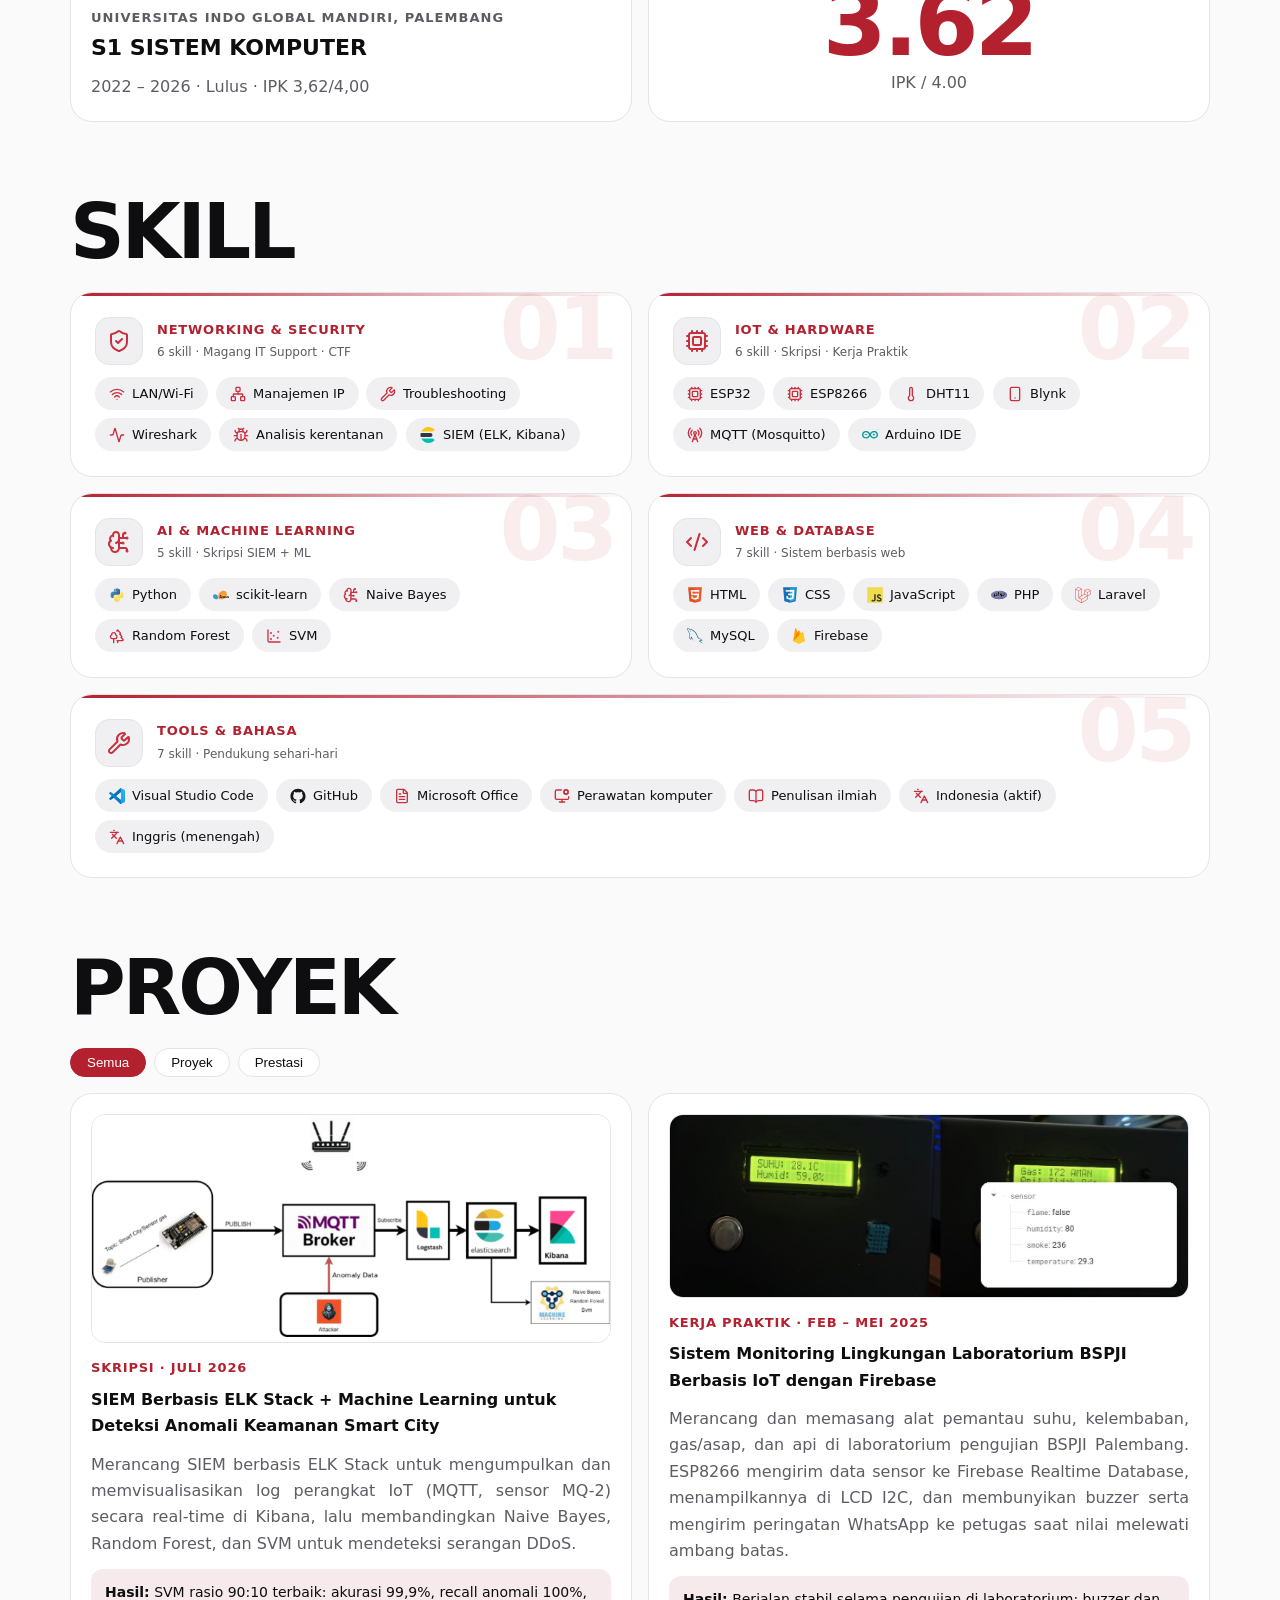
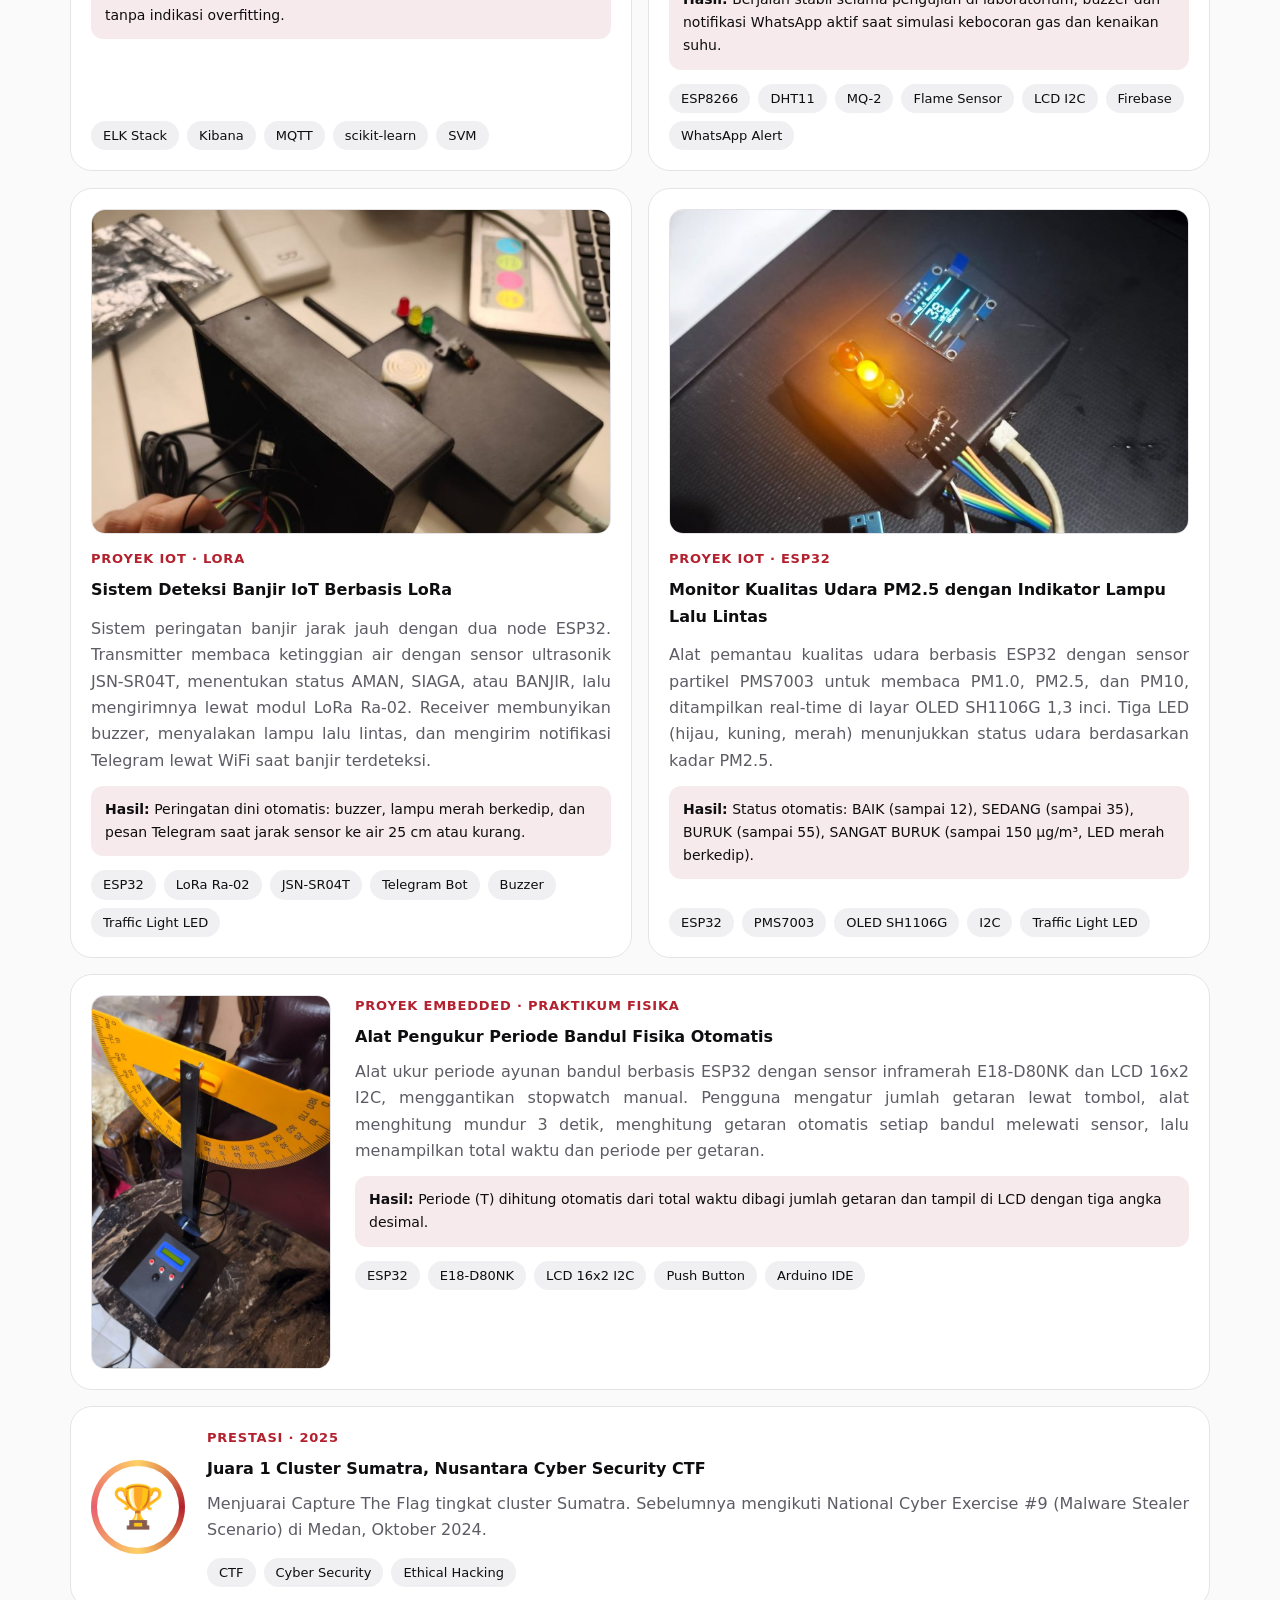
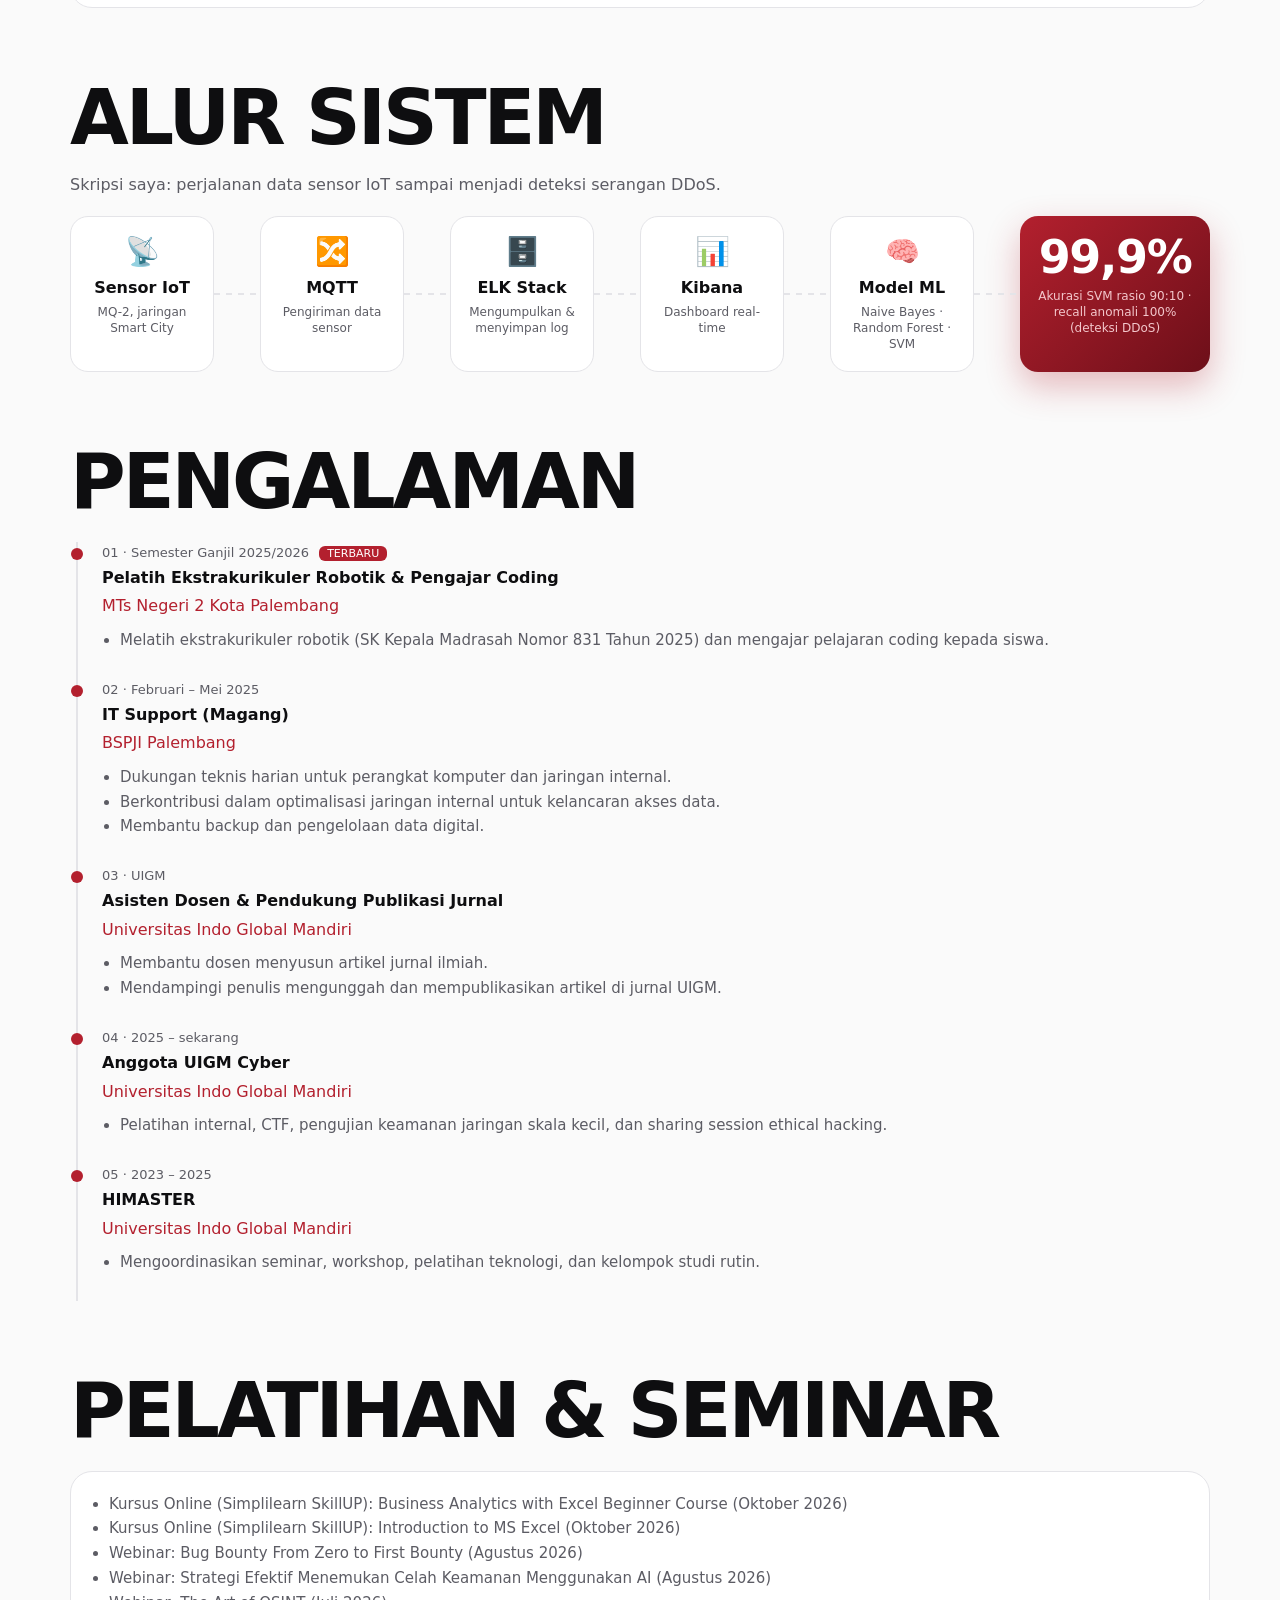
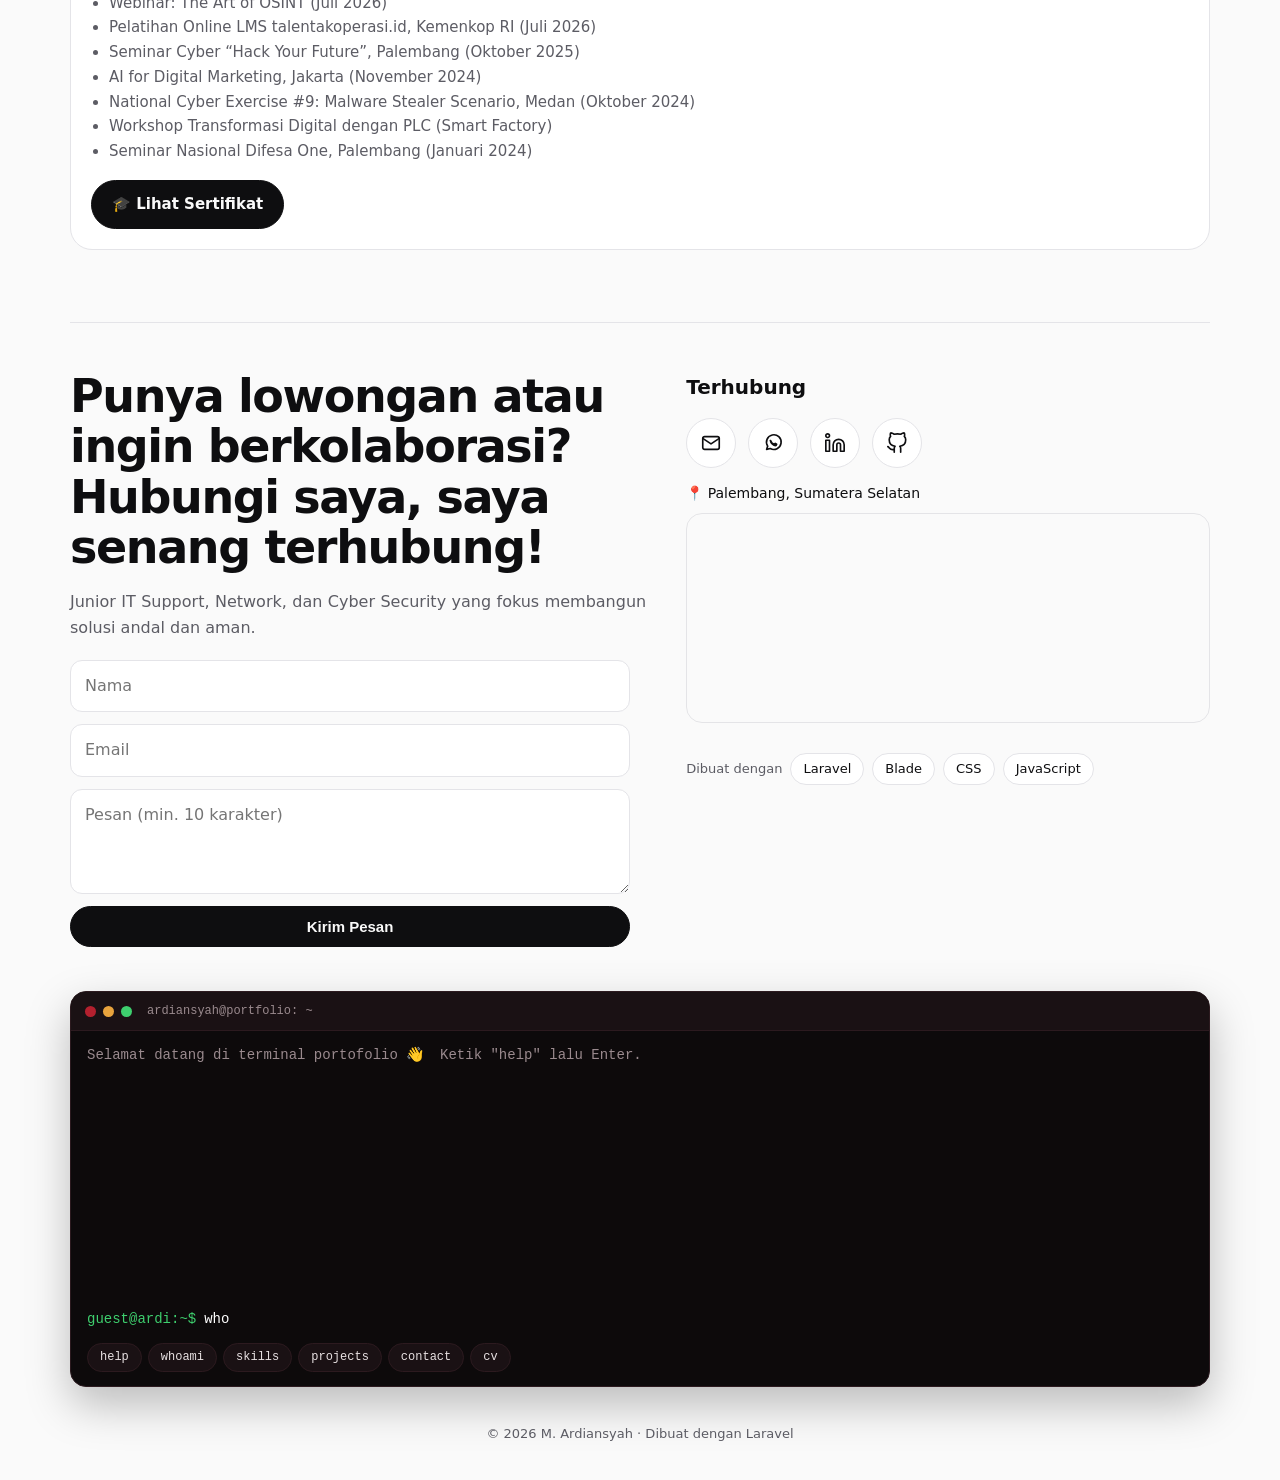
==== commit aa7df73f: "Add files via upload" ====
--- a/index.html
+++ b/index.html
@@ -77,7 +77,7 @@
 <div class="flow"><div class="fn" style="--d:0s"><span class="fi">📡</span><b>Sensor IoT</b><small>MQ-2, jaringan Smart City</small></div><div class="fl" style="--d:0s"><i></i></div><div class="fn" style="--d:0.9s"><span class="fi">🔀</span><b>MQTT</b><small>Pengiriman data sensor</small></div><div class="fl" style="--d:0.9s"><i></i></div><div class="fn" style="--d:1.8s"><span class="fi">🗄️</span><b>ELK Stack</b><small>Mengumpulkan &amp; menyimpan log</small></div><div class="fl" style="--d:1.8s"><i></i></div><div class="fn" style="--d:2.7s"><span class="fi">📊</span><b>Kibana</b><small>Dashboard real-time</small></div><div class="fl" style="--d:2.7s"><i></i></div><div class="fn" style="--d:3.6s"><span class="fi">🧠</span><b>Model ML</b><small>Naive Bayes · Random Forest · SVM</small></div><div class="fl" style="--d:3.6s"><i></i></div> <div class="fres"><b>99,9%</b><small>Akurasi SVM rasio 90:10 · recall anomali 100% (deteksi DDoS)</small></div></div></section>
 
 <section id="pengalaman" class="rv"><h2 class="big"><span data-i18n="h_exp">Pengalaman</span></h2>
-<div class="tl"><div class="it"><div class="when">01 · Semester Ganjil 2025/2026 <span class="live">TERBARU</span></div><h4>Pelatih Ekstrakurikuler Robotik &amp; Pengajar Coding</h4><div class="acc">MTs Negeri 2 Kota Palembang</div><ul><li>Melatih ekstrakurikuler robotik (SK Kepala Madrasah Nomor 831 Tahun 2025) dan mengajar pelajaran coding kepada siswa.</li></ul></div><div class="it"><div class="when">02 · Maret – Juli 2025 </div><h4>IT Support (Magang)</h4><div class="acc">BSPJI Palembang</div><ul><li>Dukungan teknis harian untuk perangkat komputer dan jaringan internal.</li><li>Berkontribusi dalam optimalisasi jaringan internal untuk kelancaran akses data.</li><li>Membantu backup dan pengelolaan data digital.</li></ul></div><div class="it"><div class="when">03 · UIGM </div><h4>Asisten Dosen &amp; Pendukung Publikasi Jurnal</h4><div class="acc">Universitas Indo Global Mandiri</div><ul><li>Membantu dosen menyusun artikel jurnal ilmiah.</li><li>Mendampingi penulis mengunggah dan mempublikasikan artikel di jurnal UIGM.</li></ul></div><div class="it"><div class="when">04 · 2025 – sekarang </div><h4>Anggota UIGM Cyber</h4><div class="acc">Universitas Indo Global Mandiri</div><ul><li>Pelatihan internal, CTF, pengujian keamanan jaringan skala kecil, dan sharing session ethical hacking.</li></ul></div><div class="it"><div class="when">05 · 2023 – 2025 </div><h4>HIMASTER</h4><div class="acc">Universitas Indo Global Mandiri</div><ul><li>Mengoordinasikan seminar, workshop, pelatihan teknologi, dan kelompok studi rutin.</li></ul></div></div></section>
+<div class="tl"><div class="it"><div class="when">01 · Semester Ganjil 2025/2026 <span class="live">TERBARU</span></div><h4>Pelatih Ekstrakurikuler Robotik &amp; Pengajar Coding</h4><div class="acc">MTs Negeri 2 Kota Palembang</div><ul><li>Melatih ekstrakurikuler robotik (SK Kepala Madrasah Nomor 831 Tahun 2025) dan mengajar pelajaran coding kepada siswa.</li></ul></div><div class="it"><div class="when">02 · Februari – Mei 2025 </div><h4>IT Support (Magang)</h4><div class="acc">BSPJI Palembang</div><ul><li>Dukungan teknis harian untuk perangkat komputer dan jaringan internal.</li><li>Berkontribusi dalam optimalisasi jaringan internal untuk kelancaran akses data.</li><li>Membantu backup dan pengelolaan data digital.</li></ul></div><div class="it"><div class="when">03 · UIGM </div><h4>Asisten Dosen &amp; Pendukung Publikasi Jurnal</h4><div class="acc">Universitas Indo Global Mandiri</div><ul><li>Membantu dosen menyusun artikel jurnal ilmiah.</li><li>Mendampingi penulis mengunggah dan mempublikasikan artikel di jurnal UIGM.</li></ul></div><div class="it"><div class="when">04 · 2025 – sekarang </div><h4>Anggota UIGM Cyber</h4><div class="acc">Universitas Indo Global Mandiri</div><ul><li>Pelatihan internal, CTF, pengujian keamanan jaringan skala kecil, dan sharing session ethical hacking.</li></ul></div><div class="it"><div class="when">05 · 2023 – 2025 </div><h4>HIMASTER</h4><div class="acc">Universitas Indo Global Mandiri</div><ul><li>Mengoordinasikan seminar, workshop, pelatihan teknologi, dan kelompok studi rutin.</li></ul></div></div></section>
 
 <section class="rv"><h2 class="big"><span data-i18n="h_train">Pelatihan & Seminar</span></h2><div class="card"><ul class="plain"><li>Kursus Online (Simplilearn SkillUP): Business Analytics with Excel Beginner Course (Oktober 2026)</li><li>Kursus Online (Simplilearn SkillUP): Introduction to MS Excel (Oktober 2026)</li><li>Webinar: Bug Bounty From Zero to First Bounty (Agustus 2026)</li><li>Webinar: Strategi Efektif Menemukan Celah Keamanan Menggunakan AI (Agustus 2026)</li><li>Webinar: The Art of OSINT (Juli 2026)</li><li>Pelatihan Online LMS talentakoperasi.id, Kemenkop RI (Juli 2026)</li><li>Seminar Cyber “Hack Your Future”, Palembang (Oktober 2025)</li><li>AI for Digital Marketing, Jakarta (November 2024)</li><li>National Cyber Exercise #9: Malware Stealer Scenario, Medan (Oktober 2024)</li><li>Workshop Transformasi Digital dengan PLC (Smart Factory)</li><li>Seminar Nasional Difesa One, Palembang (Januari 2024)</li></ul><div class="btns" style="margin-top:16px"><a class="btn dk" href="https://drive.google.com/drive/folders/1z6vZcnr-jbo4UU7MHPB4vcX3V_z18Wk2?usp=sharing" target="_blank" rel="noopener">🎓 Lihat Sertifikat</a></div></div></section>
 
@@ -94,7 +94,7 @@
   <iframe class="map" title="Peta Palembang" loading="lazy" referrerpolicy="strict-origin-when-cross-origin" sandbox="allow-scripts allow-same-origin allow-popups allow-popups-to-escape-sandbox" src="https://www.google.com/maps?q=Palembang,Sumatera+Selatan&output=embed"></iframe>
   <div class="built"><span>Dibuat dengan</span><i>Laravel</i><i>Blade</i><i>CSS</i><i>JavaScript</i></div></div>
 </div>
-<script type="application/json" id="term-data">{"name":"M. Ardiansyah","tagline":"Lulusan S1 Sistem Komputer yang membangun SIEM berbasis ELK Stack dengan machine learning untuk mendeteksi anomali keamanan IoT. Juara 1 Cluster Sumatra Nusantara Cyber Security CTF 2025.","roles":["IT Support","Networking","Cyber Security","IoT Developer"],"city":"Palembang, Sumatera Selatan","email":"M.4rdi8a@gmail.com","wa":"https:\/\/wa.me\/6285369599253","linkedin":"https:\/\/www.linkedin.com\/in\/m-ardiansyah-731682294\/","github":"https:\/\/github.com\/m4rdi-art","skills":{"Networking \u0026 Security":["LAN\/Wi-Fi","Manajemen IP","Troubleshooting","Wireshark","Analisis kerentanan","SIEM (ELK, Kibana)"],"IoT \u0026 Hardware":["ESP32","ESP8266","DHT11","Blynk","MQTT (Mosquitto)","Arduino IDE"],"AI \u0026 Machine Learning":["Python","scikit-learn","Naive Bayes","Random Forest","SVM"],"Web \u0026 Database":["HTML","CSS","JavaScript","PHP","Laravel","MySQL","Firebase"],"Tools \u0026 Bahasa":["Visual Studio Code","GitHub","Microsoft Office","Perawatan komputer","Penulisan ilmiah","Indonesia (aktif)","Inggris (menengah)"]},"projects":[{"title":"SIEM Berbasis ELK Stack + Machine Learning untuk Deteksi Anomali Keamanan Smart City","tag":"Skripsi \u00b7 Juli 2026","result":"SVM rasio 90:10 terbaik: akurasi 99,9%, recall anomali 100%, tanpa indikasi overfitting."},{"title":"Sistem Monitoring Lingkungan Laboratorium BSPJI Berbasis IoT dengan Firebase","tag":"Kerja Praktik \u00b7 Feb \u2013 Mei 2025","result":"Berjalan stabil selama pengujian di laboratorium; buzzer dan notifikasi WhatsApp aktif saat simulasi kebocoran gas dan kenaikan suhu."},{"title":"Sistem Deteksi Banjir IoT Berbasis LoRa","tag":"Proyek IoT \u00b7 LoRa","result":"Peringatan dini otomatis: buzzer, lampu merah berkedip, dan pesan Telegram saat jarak sensor ke air 25 cm atau kurang."},{"title":"Monitor Kualitas Udara PM2.5 dengan Indikator Lampu Lalu Lintas","tag":"Proyek IoT \u00b7 ESP32","result":"Status otomatis: BAIK (sampai 12), SEDANG (sampai 35), BURUK (sampai 55), SANGAT BURUK (sampai 150 \u00b5g\/m\u00b3, LED merah berkedip)."},{"title":"Alat Pengukur Periode Bandul Fisika Otomatis","tag":"Proyek Embedded \u00b7 Praktikum Fisika","result":"Periode (T) dihitung otomatis dari total waktu dibagi jumlah getaran dan tampil di LCD dengan tiga angka desimal."},{"title":"Juara 1 Cluster Sumatra, Nusantara Cyber Security CTF","tag":"Prestasi \u00b7 2025","result":null}],"experience":[["Semester Ganjil 2025\/2026","Pelatih Ekstrakurikuler Robotik \u0026 Pengajar Coding","MTs Negeri 2 Kota Palembang"],["Maret \u2013 Juli 2025","IT Support (Magang)","BSPJI Palembang"],["UIGM","Asisten Dosen \u0026 Pendukung Publikasi Jurnal","Universitas Indo Global Mandiri"],["2025 \u2013 sekarang","Anggota UIGM Cyber","Universitas Indo Global Mandiri"],["2023 \u2013 2025","HIMASTER","Universitas Indo Global Mandiri"]],"edu":["S1 Sistem Komputer","Universitas Indo Global Mandiri, Palembang","2022 \u2013 2026 \u00b7 Lulus \u00b7 IPK 3,62\/4,00"],"cv":"files\/CV_M_Ardiansyah.pdf","resume":"files\/Resume_M_Ardiansyah.pdf"}</script>
+<script type="application/json" id="term-data">{"name":"M. Ardiansyah","tagline":"Lulusan S1 Sistem Komputer yang membangun SIEM berbasis ELK Stack dengan machine learning untuk mendeteksi anomali keamanan IoT. Juara 1 Cluster Sumatra Nusantara Cyber Security CTF 2025.","roles":["IT Support","Networking","Cyber Security","IoT Developer"],"city":"Palembang, Sumatera Selatan","email":"M.4rdi8a@gmail.com","wa":"https:\/\/wa.me\/6285369599253","linkedin":"https:\/\/www.linkedin.com\/in\/m-ardiansyah-731682294\/","github":"https:\/\/github.com\/m4rdi-art","skills":{"Networking \u0026 Security":["LAN\/Wi-Fi","Manajemen IP","Troubleshooting","Wireshark","Analisis kerentanan","SIEM (ELK, Kibana)"],"IoT \u0026 Hardware":["ESP32","ESP8266","DHT11","Blynk","MQTT (Mosquitto)","Arduino IDE"],"AI \u0026 Machine Learning":["Python","scikit-learn","Naive Bayes","Random Forest","SVM"],"Web \u0026 Database":["HTML","CSS","JavaScript","PHP","Laravel","MySQL","Firebase"],"Tools \u0026 Bahasa":["Visual Studio Code","GitHub","Microsoft Office","Perawatan komputer","Penulisan ilmiah","Indonesia (aktif)","Inggris (menengah)"]},"projects":[{"title":"SIEM Berbasis ELK Stack + Machine Learning untuk Deteksi Anomali Keamanan Smart City","tag":"Skripsi \u00b7 Juli 2026","result":"SVM rasio 90:10 terbaik: akurasi 99,9%, recall anomali 100%, tanpa indikasi overfitting."},{"title":"Sistem Monitoring Lingkungan Laboratorium BSPJI Berbasis IoT dengan Firebase","tag":"Kerja Praktik \u00b7 Feb \u2013 Mei 2025","result":"Berjalan stabil selama pengujian di laboratorium; buzzer dan notifikasi WhatsApp aktif saat simulasi kebocoran gas dan kenaikan suhu."},{"title":"Sistem Deteksi Banjir IoT Berbasis LoRa","tag":"Proyek IoT \u00b7 LoRa","result":"Peringatan dini otomatis: buzzer, lampu merah berkedip, dan pesan Telegram saat jarak sensor ke air 25 cm atau kurang."},{"title":"Monitor Kualitas Udara PM2.5 dengan Indikator Lampu Lalu Lintas","tag":"Proyek IoT \u00b7 ESP32","result":"Status otomatis: BAIK (sampai 12), SEDANG (sampai 35), BURUK (sampai 55), SANGAT BURUK (sampai 150 \u00b5g\/m\u00b3, LED merah berkedip)."},{"title":"Alat Pengukur Periode Bandul Fisika Otomatis","tag":"Proyek Embedded \u00b7 Praktikum Fisika","result":"Periode (T) dihitung otomatis dari total waktu dibagi jumlah getaran dan tampil di LCD dengan tiga angka desimal."},{"title":"Juara 1 Cluster Sumatra, Nusantara Cyber Security CTF","tag":"Prestasi \u00b7 2025","result":null}],"experience":[["Semester Ganjil 2025\/2026","Pelatih Ekstrakurikuler Robotik \u0026 Pengajar Coding","MTs Negeri 2 Kota Palembang"],["Februari \u2013 Mei 2025","IT Support (Magang)","BSPJI Palembang"],["UIGM","Asisten Dosen \u0026 Pendukung Publikasi Jurnal","Universitas Indo Global Mandiri"],["2025 \u2013 sekarang","Anggota UIGM Cyber","Universitas Indo Global Mandiri"],["2023 \u2013 2025","HIMASTER","Universitas Indo Global Mandiri"]],"edu":["S1 Sistem Komputer","Universitas Indo Global Mandiri, Palembang","2022 \u2013 2026 \u00b7 Lulus \u00b7 IPK 3,62\/4,00"],"cv":"files\/CV_M_Ardiansyah.pdf","resume":"files\/Resume_M_Ardiansyah.pdf"}</script>
 <div class="term" id="term"><div class="term-bar"><i></i><i></i><i></i><span>ardiansyah@portfolio: ~</span></div>
  <div class="term-body" id="term-out" aria-live="polite"></div>
  <div class="term-in"><span class="ps">guest@ardi:~$</span><input id="term-cmd" type="text" autocomplete="off" autocapitalize="off" spellcheck="false" aria-label="Ketik perintah terminal"></div>
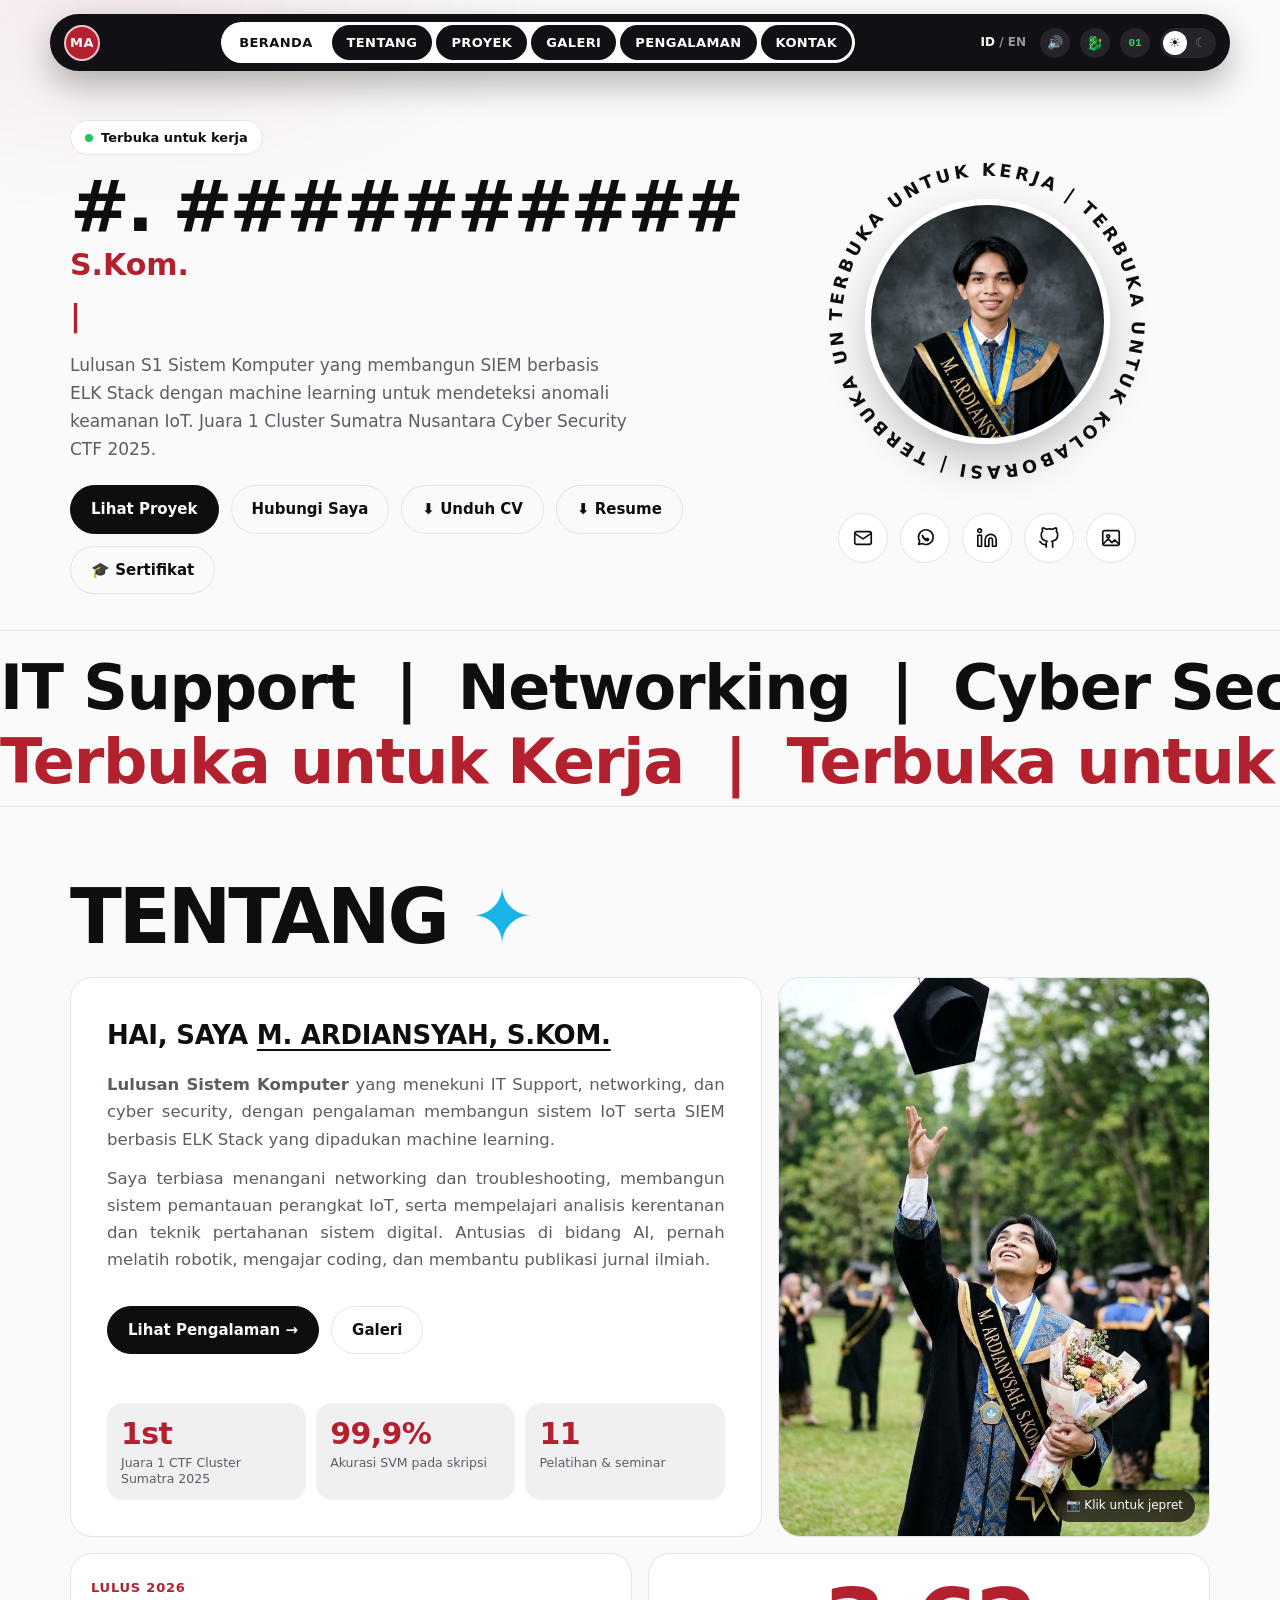
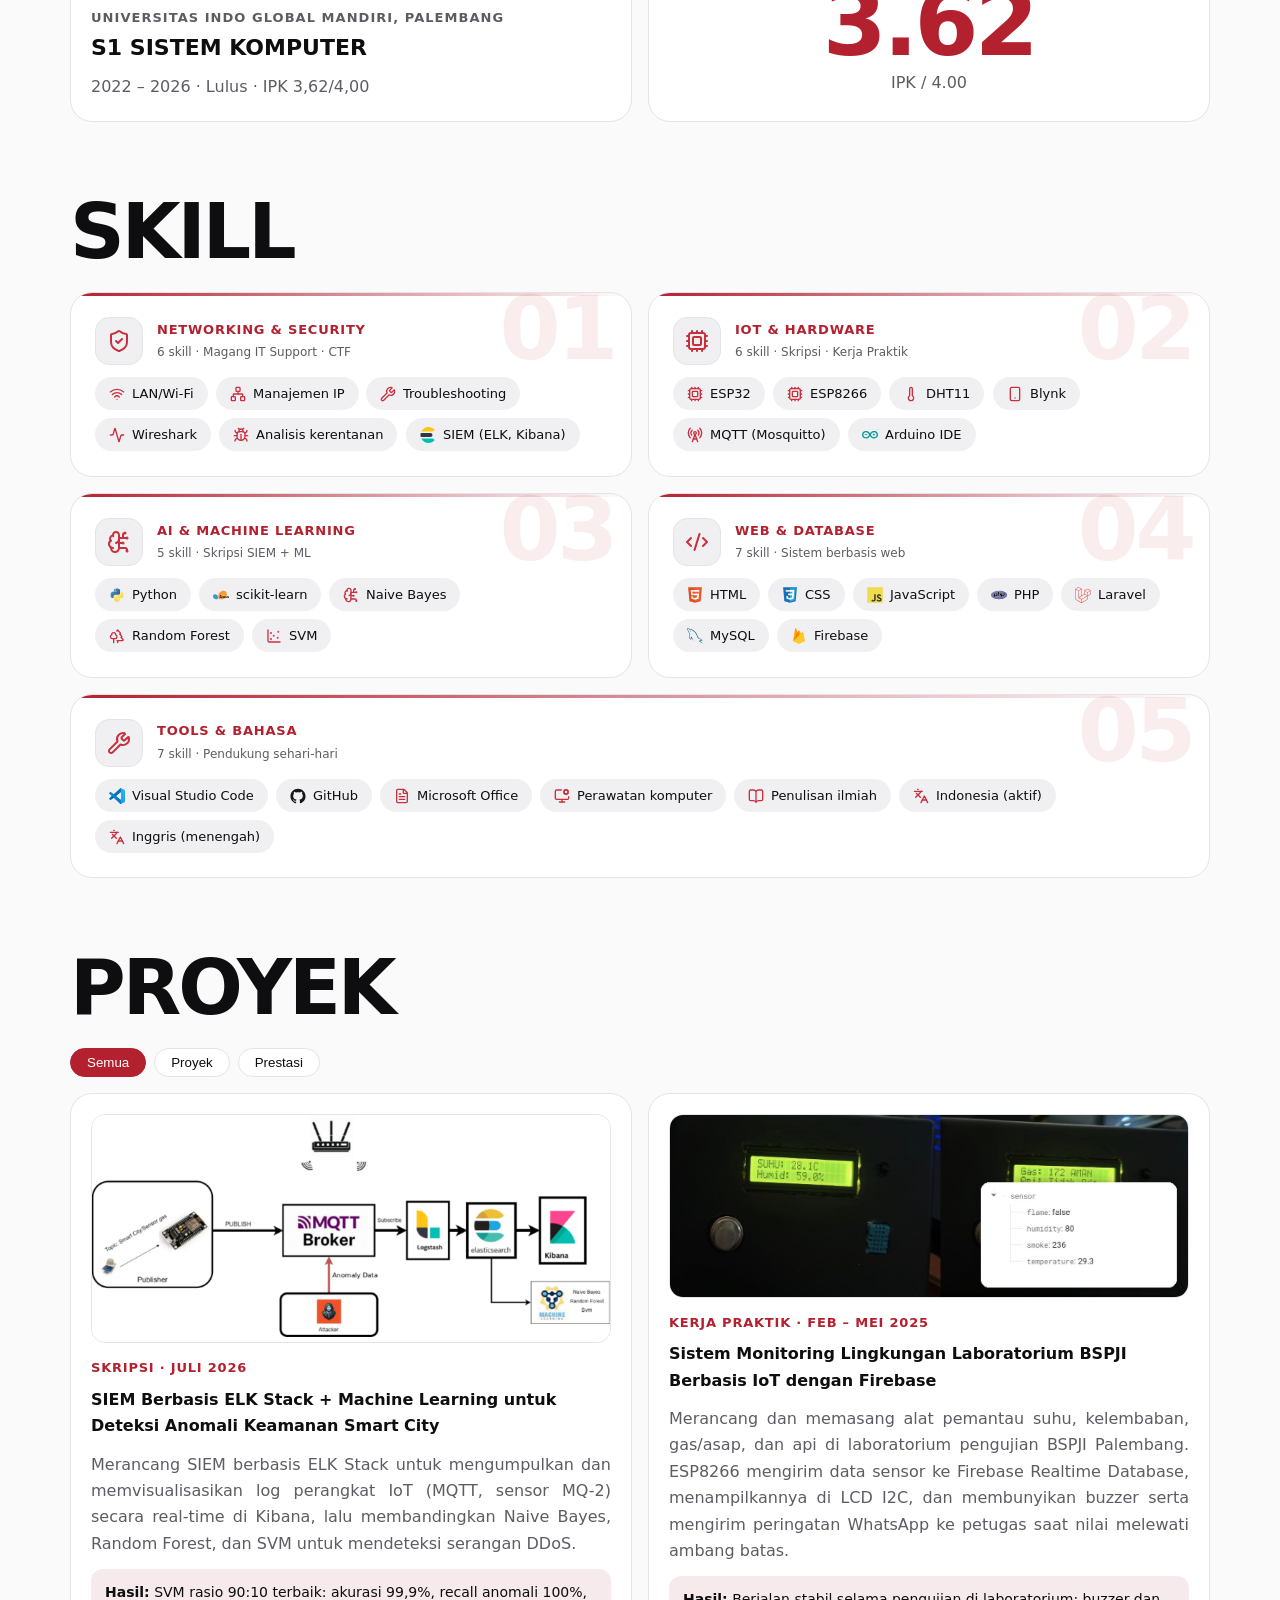
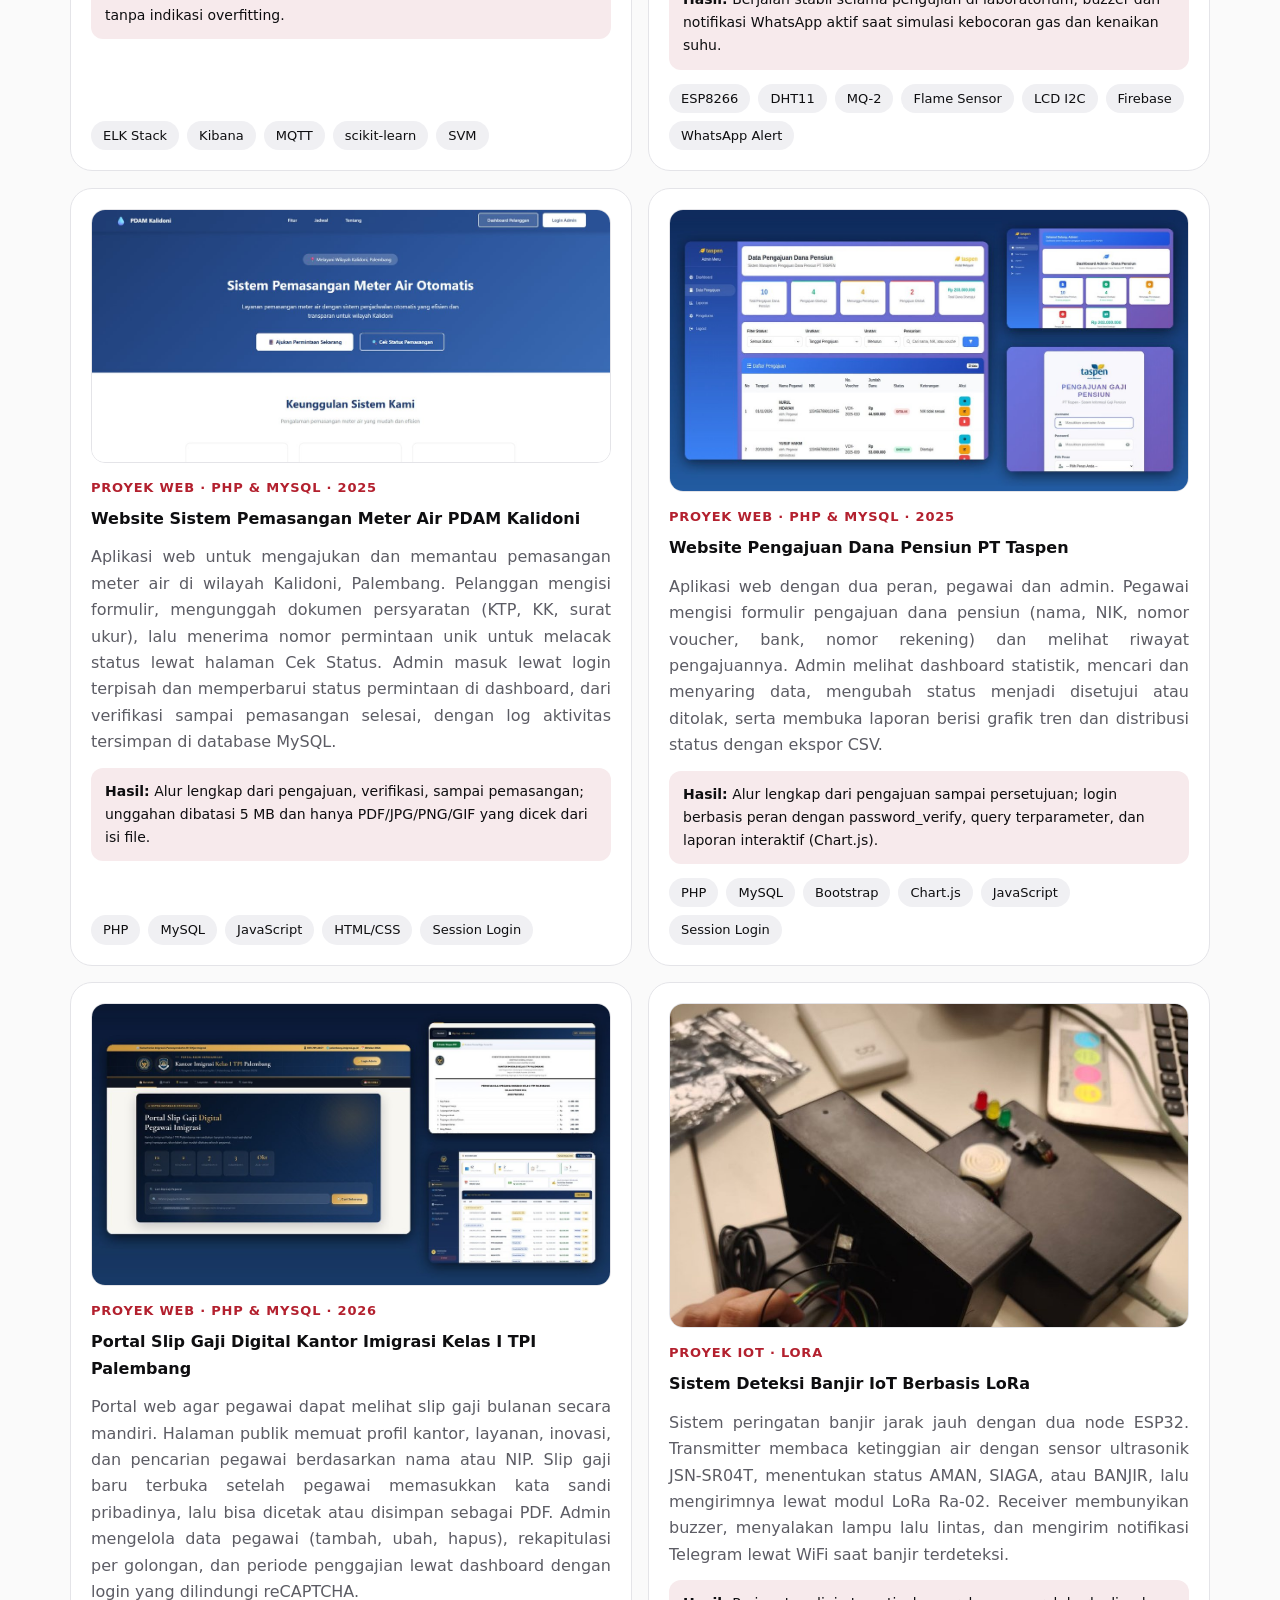
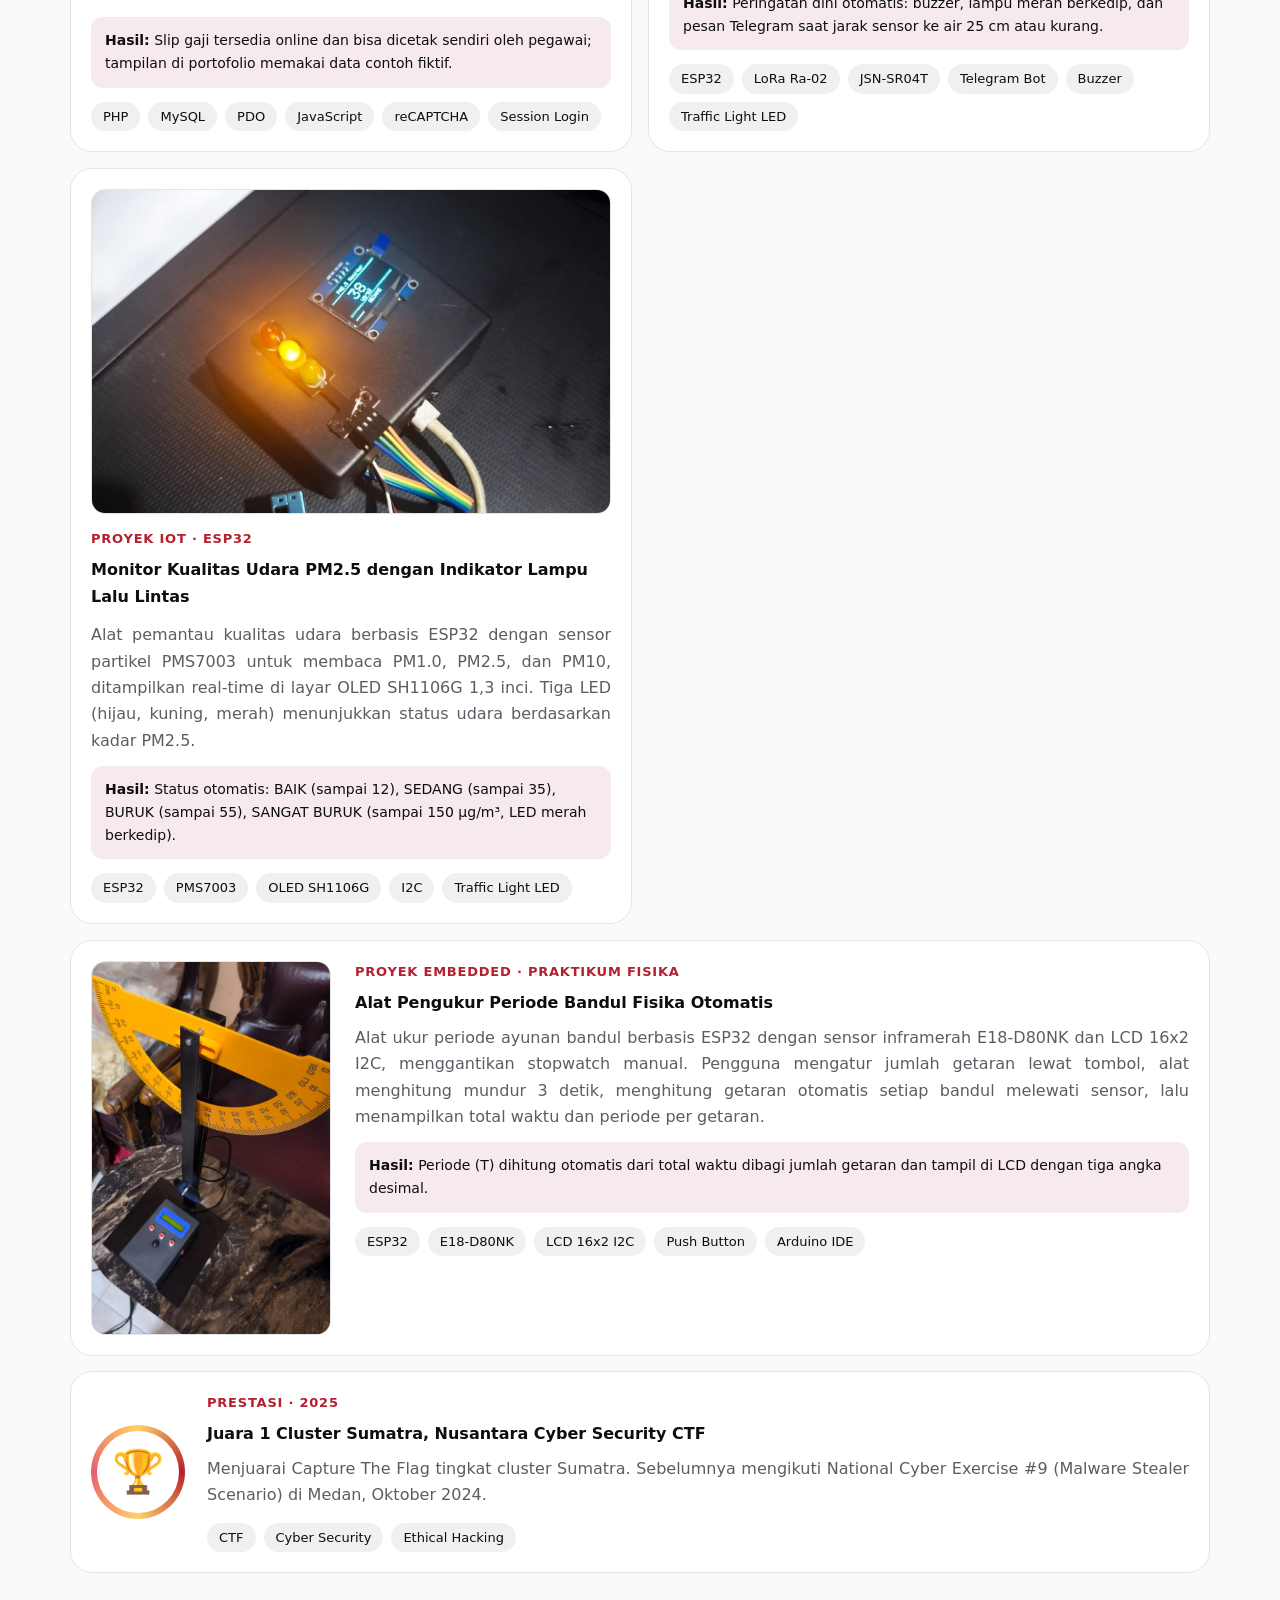
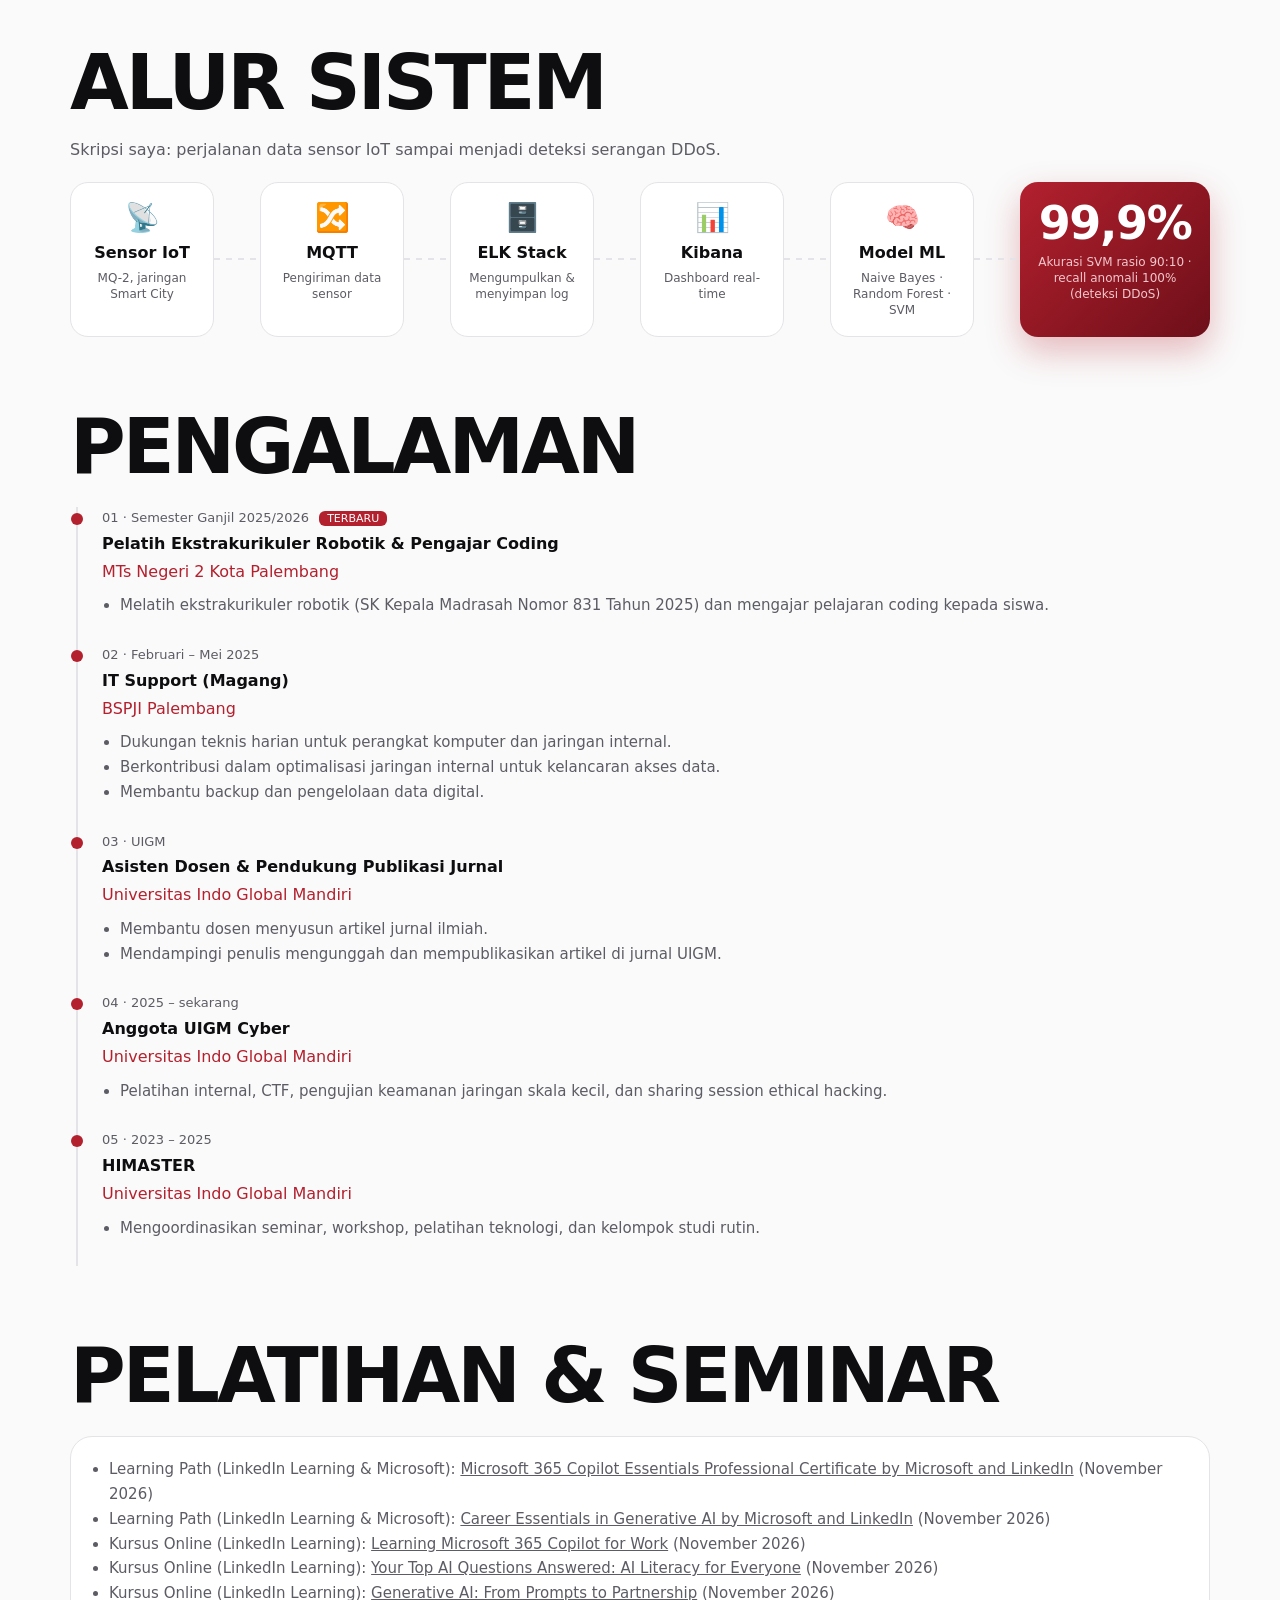
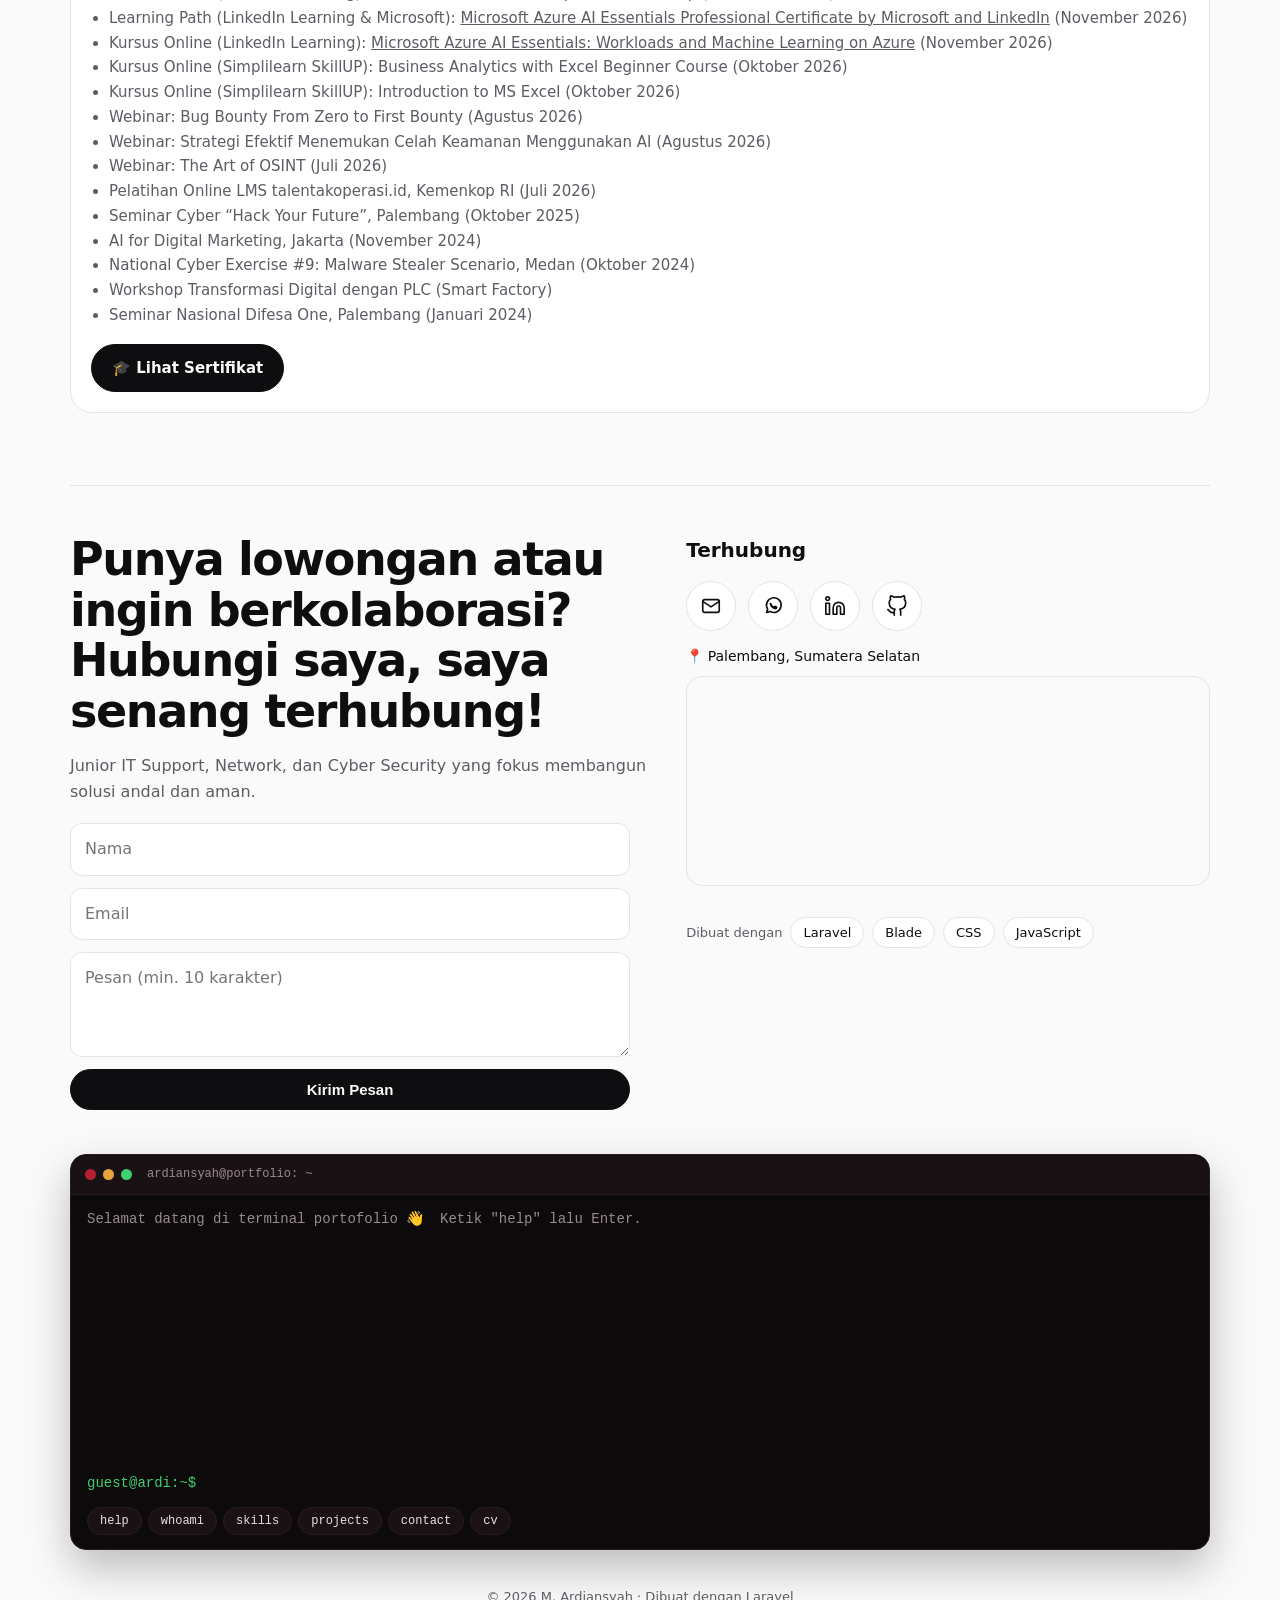
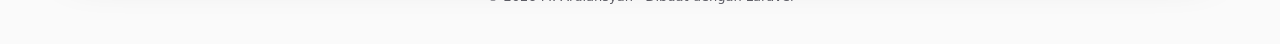
==== commit a6d477fe: "Commit & Push" ====
--- a/index.html
+++ b/index.html
@@ -66,7 +66,7 @@
 <div class="filters"><button class="on" data-f="all">Semua</button><button data-f="Proyek">Proyek</button><button data-f="Prestasi">Prestasi</button></div>
 <div class="grid g2" id="plist"><article class="card hov" data-cat="Proyek"><img class="pimg"  src="img/projects/skripsi-arsitektur.png" alt="SIEM Berbasis ELK Stack + Machine Learning untuk Deteksi Anomali Keamanan Smart City" loading="lazy"><div class="k">Skripsi · Juli 2026</div><h4>SIEM Berbasis ELK Stack + Machine Learning untuk Deteksi Anomali Keamanan Smart City</h4><p>Merancang SIEM berbasis ELK Stack untuk mengumpulkan dan memvisualisasikan log perangkat IoT (MQTT, sensor MQ-2) secara real-time di Kibana, lalu membandingkan Naive Bayes, Random Forest, dan SVM untuk mendeteksi serangan DDoS.</p>
 <div class="res"><b>Hasil:</b> SVM rasio 90:10 terbaik: akurasi 99,9%, recall anomali 100%, tanpa indikasi overfitting.</div><div class="chips"><span class="chip">ELK Stack</span><span class="chip">Kibana</span><span class="chip">MQTT</span><span class="chip">scikit-learn</span><span class="chip">SVM</span></div></article><article class="card hov" data-cat="Proyek"><img class="pimg"  src="img/projects/kp-monitoring-lab.jpg" alt="Sistem Monitoring Lingkungan Laboratorium BSPJI Berbasis IoT dengan Firebase" loading="lazy"><div class="k">Kerja Praktik · Feb – Mei 2025</div><h4>Sistem Monitoring Lingkungan Laboratorium BSPJI Berbasis IoT dengan Firebase</h4><p>Merancang dan memasang alat pemantau suhu, kelembaban, gas/asap, dan api di laboratorium pengujian BSPJI Palembang. ESP8266 mengirim data sensor ke Firebase Realtime Database, menampilkannya di LCD I2C, dan membunyikan buzzer serta mengirim peringatan WhatsApp ke petugas saat nilai melewati ambang batas.</p>
-<div class="res"><b>Hasil:</b> Berjalan stabil selama pengujian di laboratorium; buzzer dan notifikasi WhatsApp aktif saat simulasi kebocoran gas dan kenaikan suhu.</div><div class="chips"><span class="chip">ESP8266</span><span class="chip">DHT11</span><span class="chip">MQ-2</span><span class="chip">Flame Sensor</span><span class="chip">LCD I2C</span><span class="chip">Firebase</span><span class="chip">WhatsApp Alert</span></div></article><article class="card hov" data-cat="Proyek"><img class="pimg fit" style="--op:center 8%"  src="img/projects/deteksi-banjir-lora.jpg" alt="Sistem Deteksi Banjir IoT Berbasis LoRa" loading="lazy"><div class="k">Proyek IoT · LoRa</div><h4>Sistem Deteksi Banjir IoT Berbasis LoRa</h4><p>Sistem peringatan banjir jarak jauh dengan dua node ESP32. Transmitter membaca ketinggian air dengan sensor ultrasonik JSN-SR04T, menentukan status AMAN, SIAGA, atau BANJIR, lalu mengirimnya lewat modul LoRa Ra-02. Receiver membunyikan buzzer, menyalakan lampu lalu lintas, dan mengirim notifikasi Telegram lewat WiFi saat banjir terdeteksi.</p>
+<div class="res"><b>Hasil:</b> Berjalan stabil selama pengujian di laboratorium; buzzer dan notifikasi WhatsApp aktif saat simulasi kebocoran gas dan kenaikan suhu.</div><div class="chips"><span class="chip">ESP8266</span><span class="chip">DHT11</span><span class="chip">MQ-2</span><span class="chip">Flame Sensor</span><span class="chip">LCD I2C</span><span class="chip">Firebase</span><span class="chip">WhatsApp Alert</span></div></article><article class="card hov" data-cat="Proyek"><img class="pimg" style="--op:center 30%" src="img/projects/pdam-kalidoni.jpg" alt="Website Sistem Pemasangan Meter Air PDAM Kalidoni" loading="lazy"><div class="k">Proyek Web · PHP &amp; MySQL · 2025</div><h4>Website Sistem Pemasangan Meter Air PDAM Kalidoni</h4><p>Aplikasi web untuk mengajukan dan memantau pemasangan meter air di wilayah Kalidoni, Palembang. Pelanggan mengisi formulir, mengunggah dokumen persyaratan (KTP, KK, surat ukur), lalu menerima nomor permintaan unik untuk melacak status lewat halaman Cek Status. Admin masuk lewat login terpisah dan memperbarui status permintaan di dashboard, dari verifikasi sampai pemasangan selesai, dengan log aktivitas tersimpan di database MySQL.</p><div class="res"><b>Hasil:</b> Alur lengkap dari pengajuan, verifikasi, sampai pemasangan; unggahan dibatasi 5 MB dan hanya PDF/JPG/PNG/GIF yang dicek dari isi file.</div><div class="chips"><span class="chip">PHP</span><span class="chip">MySQL</span><span class="chip">JavaScript</span><span class="chip">HTML/CSS</span><span class="chip">Session Login</span></div></article><article class="card hov" data-cat="Proyek"><img class="pimg" style="--op:center 30%" src="img/projects/taspen-pensiun.jpg" alt="Website Pengajuan Dana Pensiun PT Taspen" loading="lazy"><div class="k">Proyek Web · PHP &amp; MySQL · 2025</div><h4>Website Pengajuan Dana Pensiun PT Taspen</h4><p>Aplikasi web dengan dua peran, pegawai dan admin. Pegawai mengisi formulir pengajuan dana pensiun (nama, NIK, nomor voucher, bank, nomor rekening) dan melihat riwayat pengajuannya. Admin melihat dashboard statistik, mencari dan menyaring data, mengubah status menjadi disetujui atau ditolak, serta membuka laporan berisi grafik tren dan distribusi status dengan ekspor CSV.</p><div class="res"><b>Hasil:</b> Alur lengkap dari pengajuan sampai persetujuan; login berbasis peran dengan password_verify, query terparameter, dan laporan interaktif (Chart.js).</div><div class="chips"><span class="chip">PHP</span><span class="chip">MySQL</span><span class="chip">Bootstrap</span><span class="chip">Chart.js</span><span class="chip">JavaScript</span><span class="chip">Session Login</span></div></article><article class="card hov" data-cat="Proyek"><img class="pimg" style="--op:center 30%" src="img/projects/slipgaji-imigrasi.jpg" alt="Portal Slip Gaji Digital Kantor Imigrasi Kelas I TPI Palembang" loading="lazy"><div class="k">Proyek Web · PHP &amp; MySQL · 2026</div><h4>Portal Slip Gaji Digital Kantor Imigrasi Kelas I TPI Palembang</h4><p>Portal web agar pegawai dapat melihat slip gaji bulanan secara mandiri. Halaman publik memuat profil kantor, layanan, inovasi, dan pencarian pegawai berdasarkan nama atau NIP. Slip gaji baru terbuka setelah pegawai memasukkan kata sandi pribadinya, lalu bisa dicetak atau disimpan sebagai PDF. Admin mengelola data pegawai (tambah, ubah, hapus), rekapitulasi per golongan, dan periode penggajian lewat dashboard dengan login yang dilindungi reCAPTCHA.</p><div class="res"><b>Hasil:</b> Slip gaji tersedia online dan bisa dicetak sendiri oleh pegawai; tampilan di portofolio memakai data contoh fiktif.</div><div class="chips"><span class="chip">PHP</span><span class="chip">MySQL</span><span class="chip">PDO</span><span class="chip">JavaScript</span><span class="chip">reCAPTCHA</span><span class="chip">Session Login</span></div></article><article class="card hov" data-cat="Proyek"><img class="pimg fit" style="--op:center 8%"  src="img/projects/deteksi-banjir-lora.jpg" alt="Sistem Deteksi Banjir IoT Berbasis LoRa" loading="lazy"><div class="k">Proyek IoT · LoRa</div><h4>Sistem Deteksi Banjir IoT Berbasis LoRa</h4><p>Sistem peringatan banjir jarak jauh dengan dua node ESP32. Transmitter membaca ketinggian air dengan sensor ultrasonik JSN-SR04T, menentukan status AMAN, SIAGA, atau BANJIR, lalu mengirimnya lewat modul LoRa Ra-02. Receiver membunyikan buzzer, menyalakan lampu lalu lintas, dan mengirim notifikasi Telegram lewat WiFi saat banjir terdeteksi.</p>
 <div class="res"><b>Hasil:</b> Peringatan dini otomatis: buzzer, lampu merah berkedip, dan pesan Telegram saat jarak sensor ke air 25 cm atau kurang.</div><div class="chips"><span class="chip">ESP32</span><span class="chip">LoRa Ra-02</span><span class="chip">JSN-SR04T</span><span class="chip">Telegram Bot</span><span class="chip">Buzzer</span><span class="chip">Traffic Light LED</span></div></article><article class="card hov" data-cat="Proyek"><img class="pimg fit" style="--op:center 40%"  src="img/projects/monitor-kualitas-udara.jpg" alt="Monitor Kualitas Udara PM2.5 dengan Indikator Lampu Lalu Lintas" loading="lazy"><div class="k">Proyek IoT · ESP32</div><h4>Monitor Kualitas Udara PM2.5 dengan Indikator Lampu Lalu Lintas</h4><p>Alat pemantau kualitas udara berbasis ESP32 dengan sensor partikel PMS7003 untuk membaca PM1.0, PM2.5, dan PM10, ditampilkan real-time di layar OLED SH1106G 1,3 inci. Tiga LED (hijau, kuning, merah) menunjukkan status udara berdasarkan kadar PM2.5.</p>
 <div class="res"><b>Hasil:</b> Status otomatis: BAIK (sampai 12), SEDANG (sampai 35), BURUK (sampai 55), SANGAT BURUK (sampai 150 µg/m³, LED merah berkedip).</div><div class="chips"><span class="chip">ESP32</span><span class="chip">PMS7003</span><span class="chip">OLED SH1106G</span><span class="chip">I2C</span><span class="chip">Traffic Light LED</span></div></article><article class="card hov wide" data-cat="Proyek"><img class="pimg" src="img/projects/bandul-fisika.jpg" alt="Alat Pengukur Periode Bandul Fisika Otomatis" loading="lazy"><div class="pz-t"><div class="k">Proyek Embedded · Praktikum Fisika</div><h4>Alat Pengukur Periode Bandul Fisika Otomatis</h4><p>Alat ukur periode ayunan bandul berbasis ESP32 dengan sensor inframerah E18-D80NK dan LCD 16x2 I2C, menggantikan stopwatch manual. Pengguna mengatur jumlah getaran lewat tombol, alat menghitung mundur 3 detik, menghitung getaran otomatis setiap bandul melewati sensor, lalu menampilkan total waktu dan periode per getaran.</p>
 <div class="res"><b>Hasil:</b> Periode (T) dihitung otomatis dari total waktu dibagi jumlah getaran dan tampil di LCD dengan tiga angka desimal.</div><div class="chips"><span class="chip">ESP32</span><span class="chip">E18-D80NK</span><span class="chip">LCD 16x2 I2C</span><span class="chip">Push Button</span><span class="chip">Arduino IDE</span></div></div></article><article class="card hov pz" data-cat="Prestasi"><div class="ctf-b"><span>🏆</span></div><div class="pz-t"><div class="k">Prestasi · 2025</div><h4>Juara 1 Cluster Sumatra, Nusantara Cyber Security CTF</h4><p>Menjuarai Capture The Flag tingkat cluster Sumatra. Sebelumnya mengikuti National Cyber Exercise #9 (Malware Stealer Scenario) di Medan, Oktober 2024.</p>
@@ -79,7 +79,7 @@
 <section id="pengalaman" class="rv"><h2 class="big"><span data-i18n="h_exp">Pengalaman</span></h2>
 <div class="tl"><div class="it"><div class="when">01 · Semester Ganjil 2025/2026 <span class="live">TERBARU</span></div><h4>Pelatih Ekstrakurikuler Robotik &amp; Pengajar Coding</h4><div class="acc">MTs Negeri 2 Kota Palembang</div><ul><li>Melatih ekstrakurikuler robotik (SK Kepala Madrasah Nomor 831 Tahun 2025) dan mengajar pelajaran coding kepada siswa.</li></ul></div><div class="it"><div class="when">02 · Februari – Mei 2025 </div><h4>IT Support (Magang)</h4><div class="acc">BSPJI Palembang</div><ul><li>Dukungan teknis harian untuk perangkat komputer dan jaringan internal.</li><li>Berkontribusi dalam optimalisasi jaringan internal untuk kelancaran akses data.</li><li>Membantu backup dan pengelolaan data digital.</li></ul></div><div class="it"><div class="when">03 · UIGM </div><h4>Asisten Dosen &amp; Pendukung Publikasi Jurnal</h4><div class="acc">Universitas Indo Global Mandiri</div><ul><li>Membantu dosen menyusun artikel jurnal ilmiah.</li><li>Mendampingi penulis mengunggah dan mempublikasikan artikel di jurnal UIGM.</li></ul></div><div class="it"><div class="when">04 · 2025 – sekarang </div><h4>Anggota UIGM Cyber</h4><div class="acc">Universitas Indo Global Mandiri</div><ul><li>Pelatihan internal, CTF, pengujian keamanan jaringan skala kecil, dan sharing session ethical hacking.</li></ul></div><div class="it"><div class="when">05 · 2023 – 2025 </div><h4>HIMASTER</h4><div class="acc">Universitas Indo Global Mandiri</div><ul><li>Mengoordinasikan seminar, workshop, pelatihan teknologi, dan kelompok studi rutin.</li></ul></div></div></section>
 
-<section class="rv"><h2 class="big"><span data-i18n="h_train">Pelatihan & Seminar</span></h2><div class="card"><ul class="plain"><li>Kursus Online (Simplilearn SkillUP): Business Analytics with Excel Beginner Course (Oktober 2026)</li><li>Kursus Online (Simplilearn SkillUP): Introduction to MS Excel (Oktober 2026)</li><li>Webinar: Bug Bounty From Zero to First Bounty (Agustus 2026)</li><li>Webinar: Strategi Efektif Menemukan Celah Keamanan Menggunakan AI (Agustus 2026)</li><li>Webinar: The Art of OSINT (Juli 2026)</li><li>Pelatihan Online LMS talentakoperasi.id, Kemenkop RI (Juli 2026)</li><li>Seminar Cyber “Hack Your Future”, Palembang (Oktober 2025)</li><li>AI for Digital Marketing, Jakarta (November 2024)</li><li>National Cyber Exercise #9: Malware Stealer Scenario, Medan (Oktober 2024)</li><li>Workshop Transformasi Digital dengan PLC (Smart Factory)</li><li>Seminar Nasional Difesa One, Palembang (Januari 2024)</li></ul><div class="btns" style="margin-top:16px"><a class="btn dk" href="https://drive.google.com/drive/folders/1z6vZcnr-jbo4UU7MHPB4vcX3V_z18Wk2?usp=sharing" target="_blank" rel="noopener">🎓 Lihat Sertifikat</a></div></div></section>
+<section class="rv"><h2 class="big"><span data-i18n="h_train">Pelatihan & Seminar</span></h2><div class="card"><ul class="plain"><li>Learning Path (LinkedIn Learning &amp; Microsoft): <a href="files/sertifikat/microsoft-365-copilot-essentials-professional-certificate.pdf" target="_blank" rel="noopener">Microsoft 365 Copilot Essentials Professional Certificate by Microsoft and LinkedIn</a> (November 2026)</li><li>Learning Path (LinkedIn Learning &amp; Microsoft): <a href="files/sertifikat/career-essentials-generative-ai.pdf" target="_blank" rel="noopener">Career Essentials in Generative AI by Microsoft and LinkedIn</a> (November 2026)</li><li>Kursus Online (LinkedIn Learning): <a href="files/sertifikat/microsoft-365-copilot-for-work.pdf" target="_blank" rel="noopener">Learning Microsoft 365 Copilot for Work</a> (November 2026)</li><li>Kursus Online (LinkedIn Learning): <a href="files/sertifikat/ai-literacy-for-everyone.pdf" target="_blank" rel="noopener">Your Top AI Questions Answered: AI Literacy for Everyone</a> (November 2026)</li><li>Kursus Online (LinkedIn Learning): <a href="files/sertifikat/generative-ai-prompts-to-partnership.pdf" target="_blank" rel="noopener">Generative AI: From Prompts to Partnership</a> (November 2026)</li><li>Learning Path (LinkedIn Learning &amp; Microsoft): <a href="files/sertifikat/azure-ai-essentials-professional-certificate.pdf" target="_blank" rel="noopener">Microsoft Azure AI Essentials Professional Certificate by Microsoft and LinkedIn</a> (November 2026)</li><li>Kursus Online (LinkedIn Learning): <a href="files/sertifikat/azure-ai-essentials-workloads-ml.pdf" target="_blank" rel="noopener">Microsoft Azure AI Essentials: Workloads and Machine Learning on Azure</a> (November 2026)</li><li>Kursus Online (Simplilearn SkillUP): Business Analytics with Excel Beginner Course (Oktober 2026)</li><li>Kursus Online (Simplilearn SkillUP): Introduction to MS Excel (Oktober 2026)</li><li>Webinar: Bug Bounty From Zero to First Bounty (Agustus 2026)</li><li>Webinar: Strategi Efektif Menemukan Celah Keamanan Menggunakan AI (Agustus 2026)</li><li>Webinar: The Art of OSINT (Juli 2026)</li><li>Pelatihan Online LMS talentakoperasi.id, Kemenkop RI (Juli 2026)</li><li>Seminar Cyber “Hack Your Future”, Palembang (Oktober 2025)</li><li>AI for Digital Marketing, Jakarta (November 2024)</li><li>National Cyber Exercise #9: Malware Stealer Scenario, Medan (Oktober 2024)</li><li>Workshop Transformasi Digital dengan PLC (Smart Factory)</li><li>Seminar Nasional Difesa One, Palembang (Januari 2024)</li></ul><div class="btns" style="margin-top:16px"><a class="btn dk" href="https://drive.google.com/drive/folders/1z6vZcnr-jbo4UU7MHPB4vcX3V_z18Wk2?usp=sharing" target="_blank" rel="noopener">🎓 Lihat Sertifikat</a></div></div></section>
 
 <section id="kontak" class="rv"><div class="ct">
  <div class="ct-l"><h2 class="ct-h">Punya lowongan atau ingin berkolaborasi? Hubungi saya, saya senang terhubung!</h2>
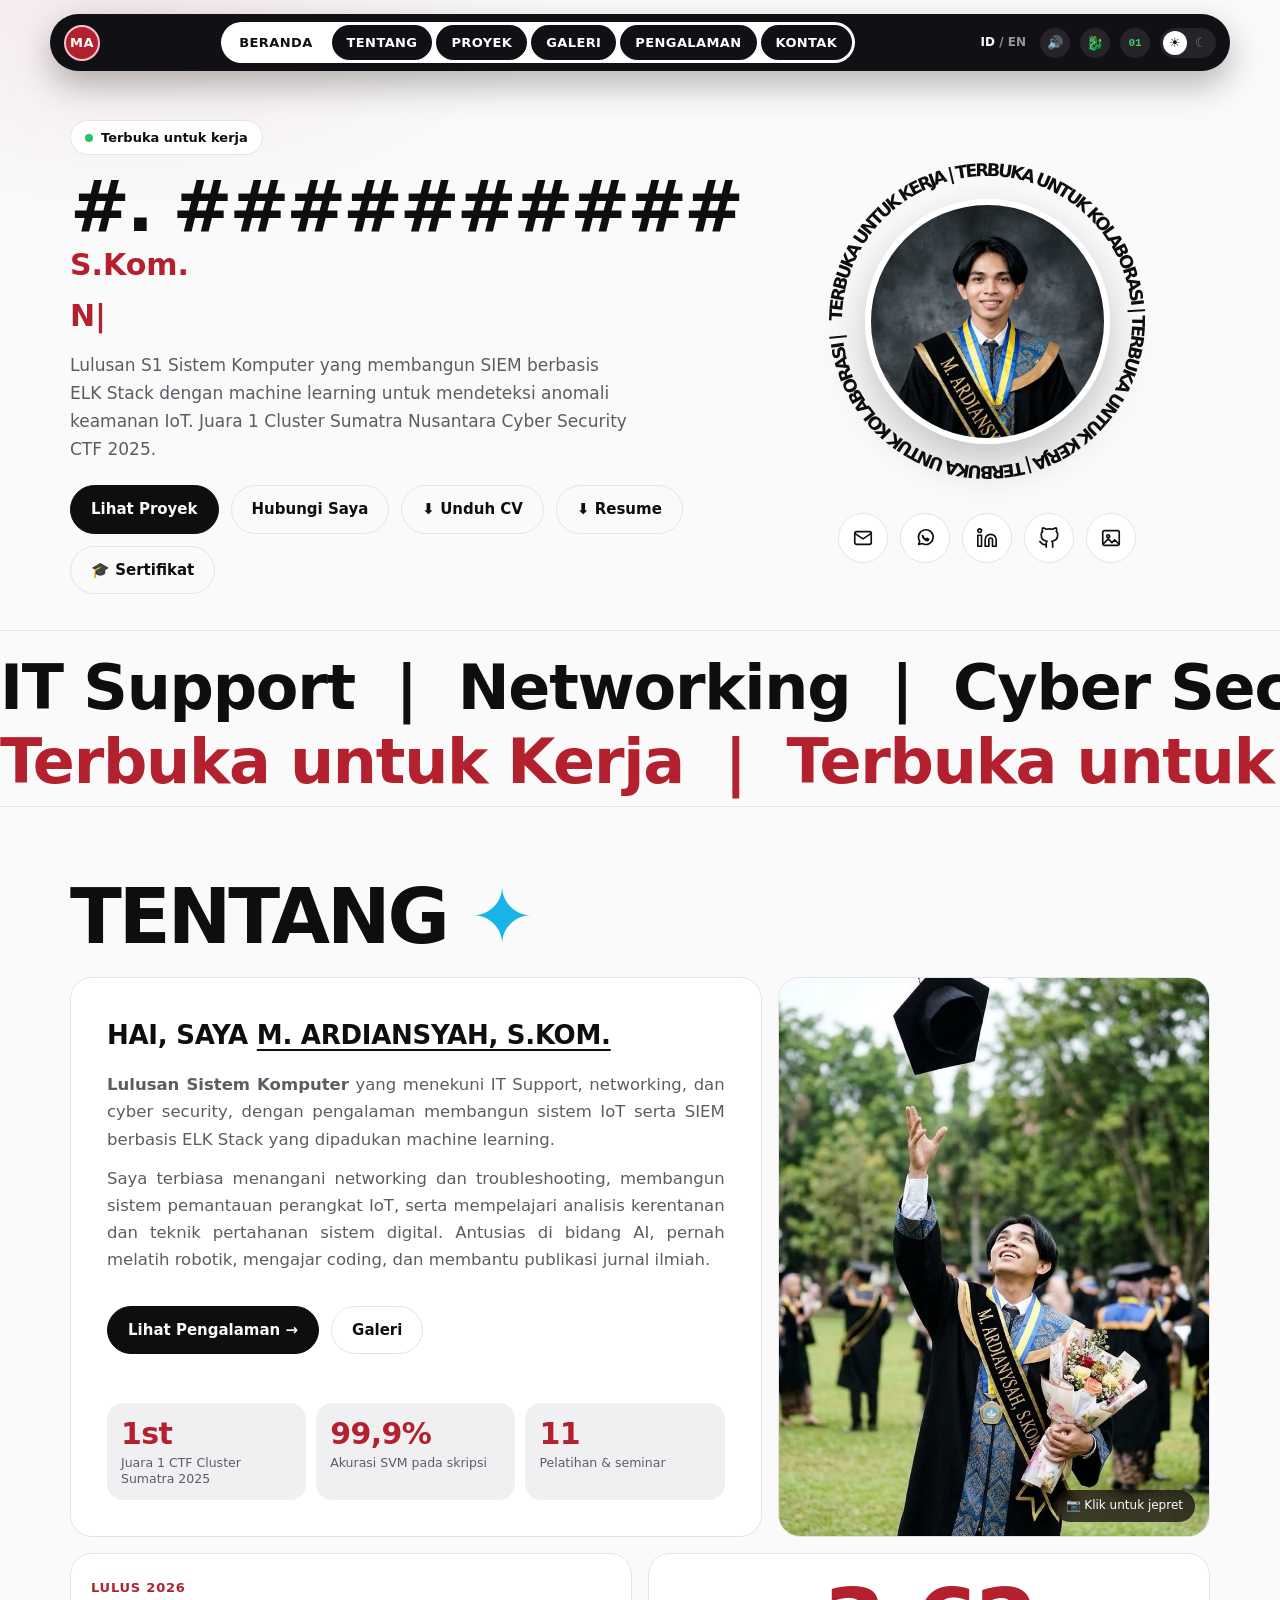
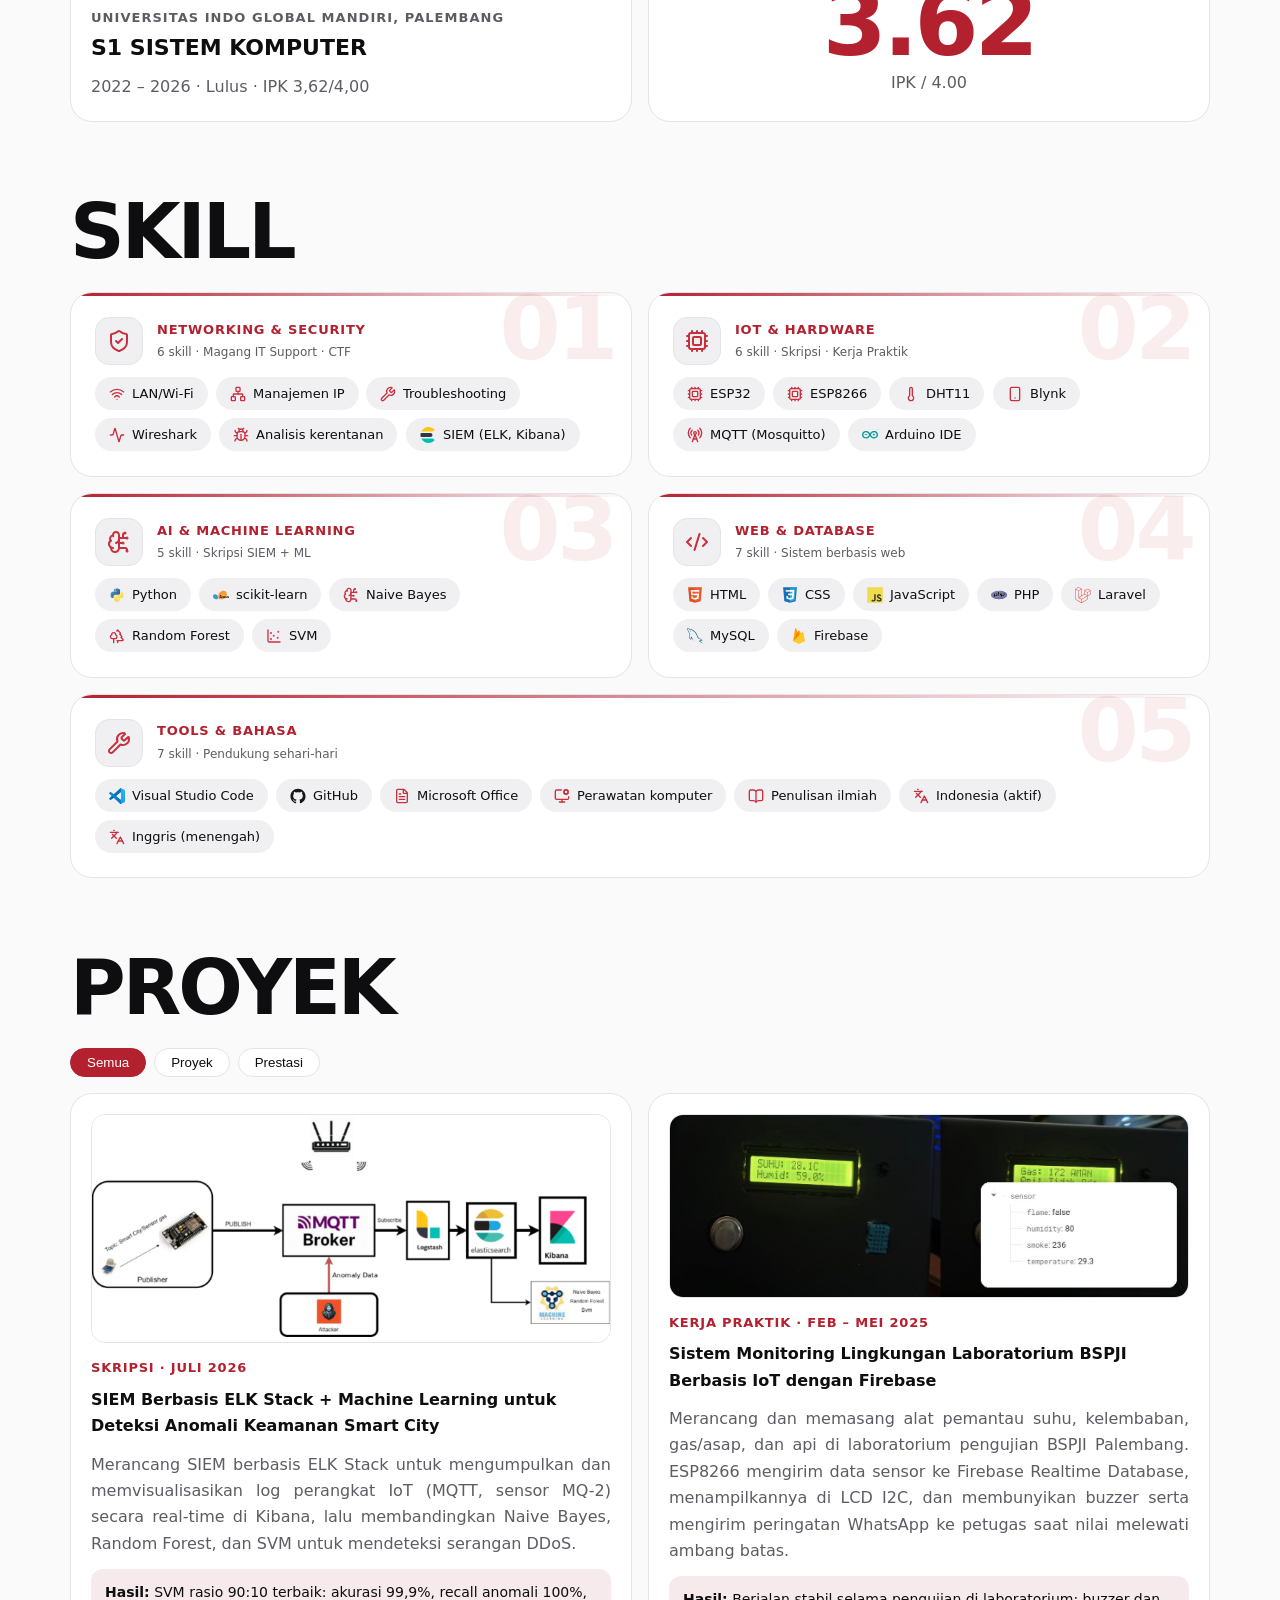
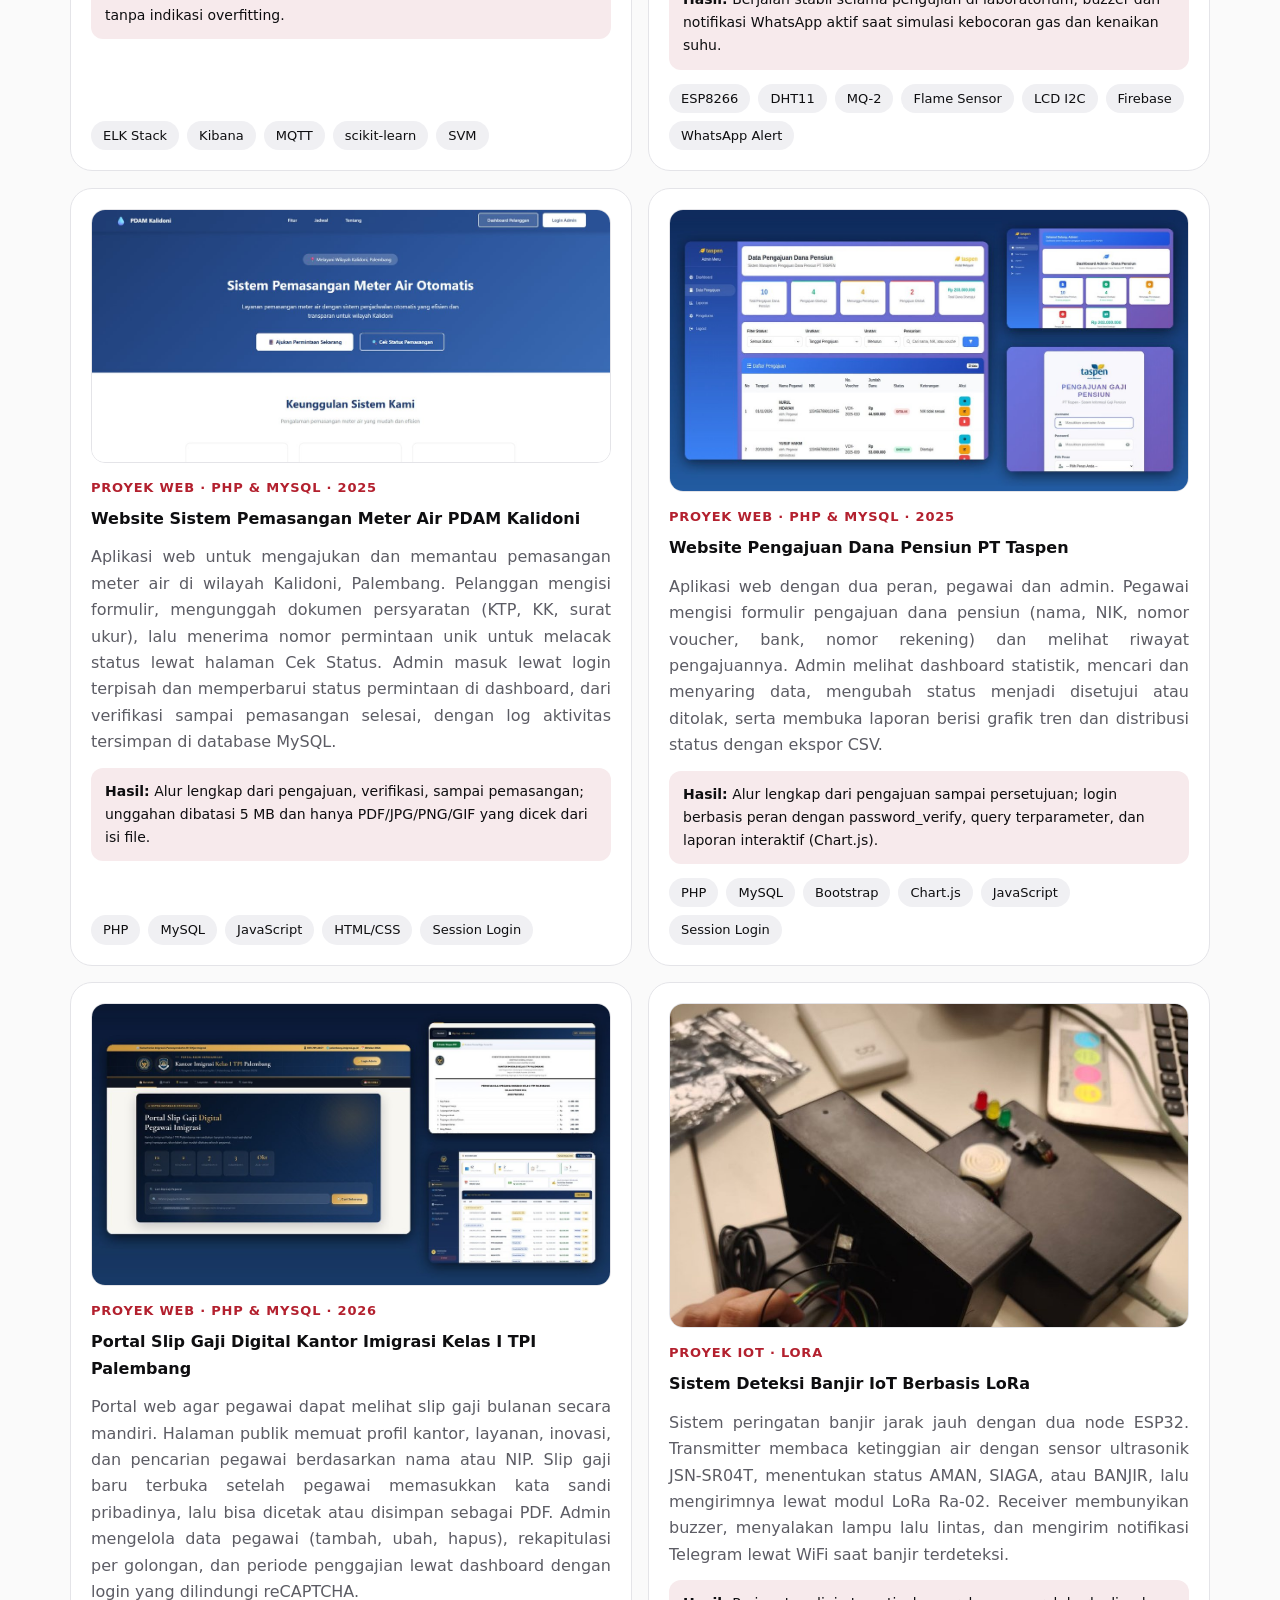
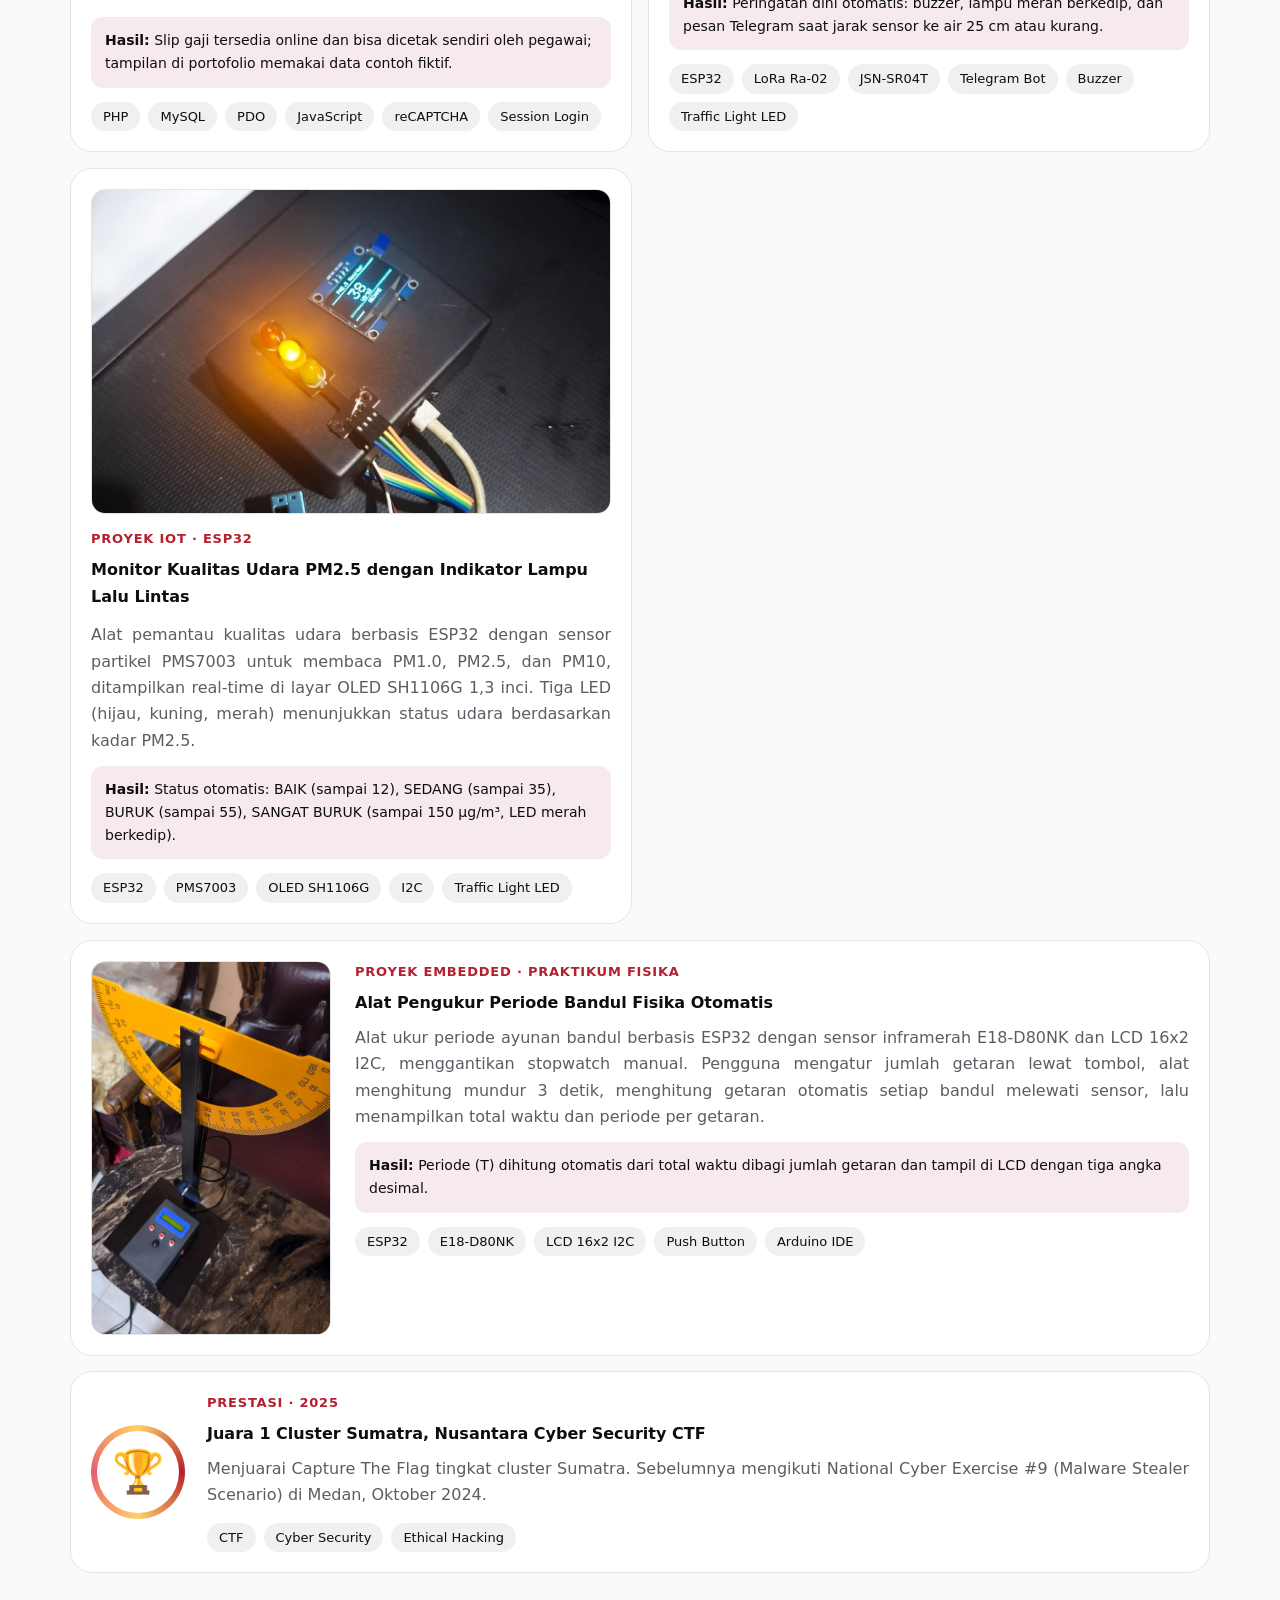
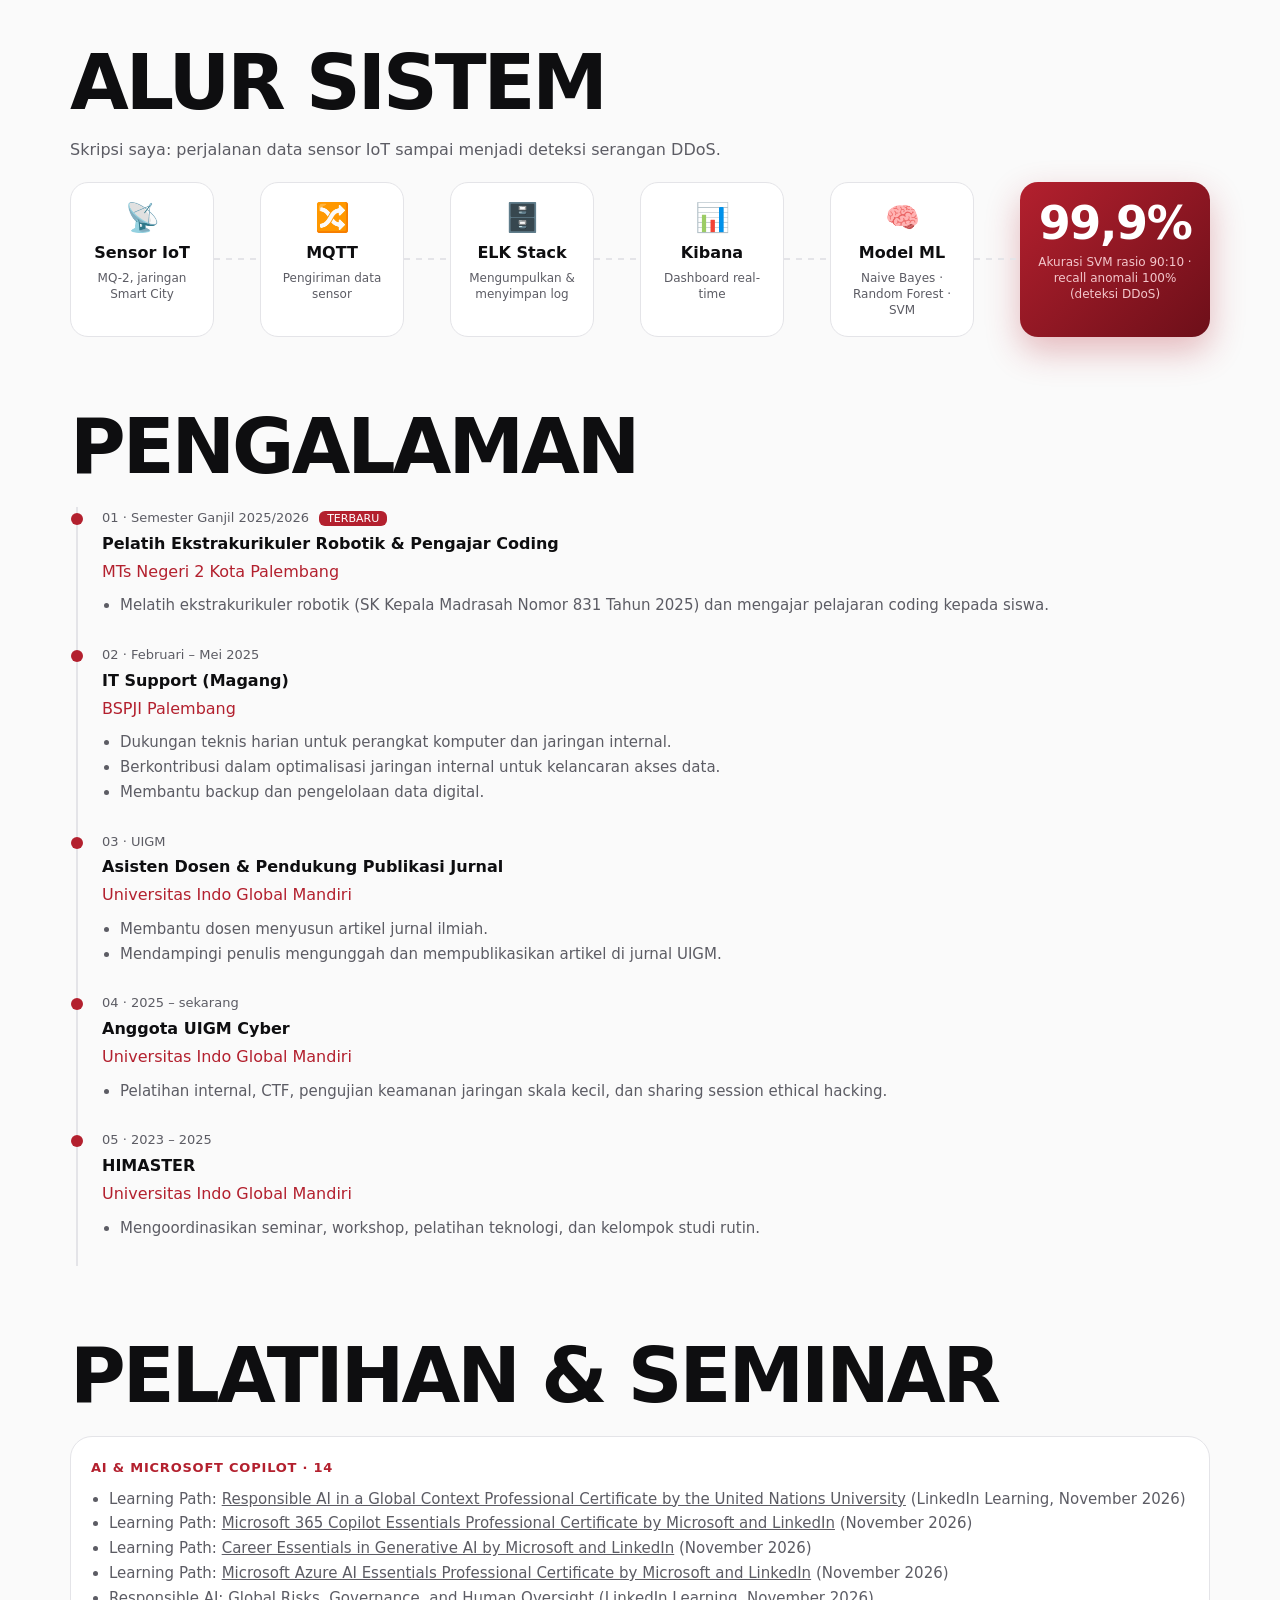
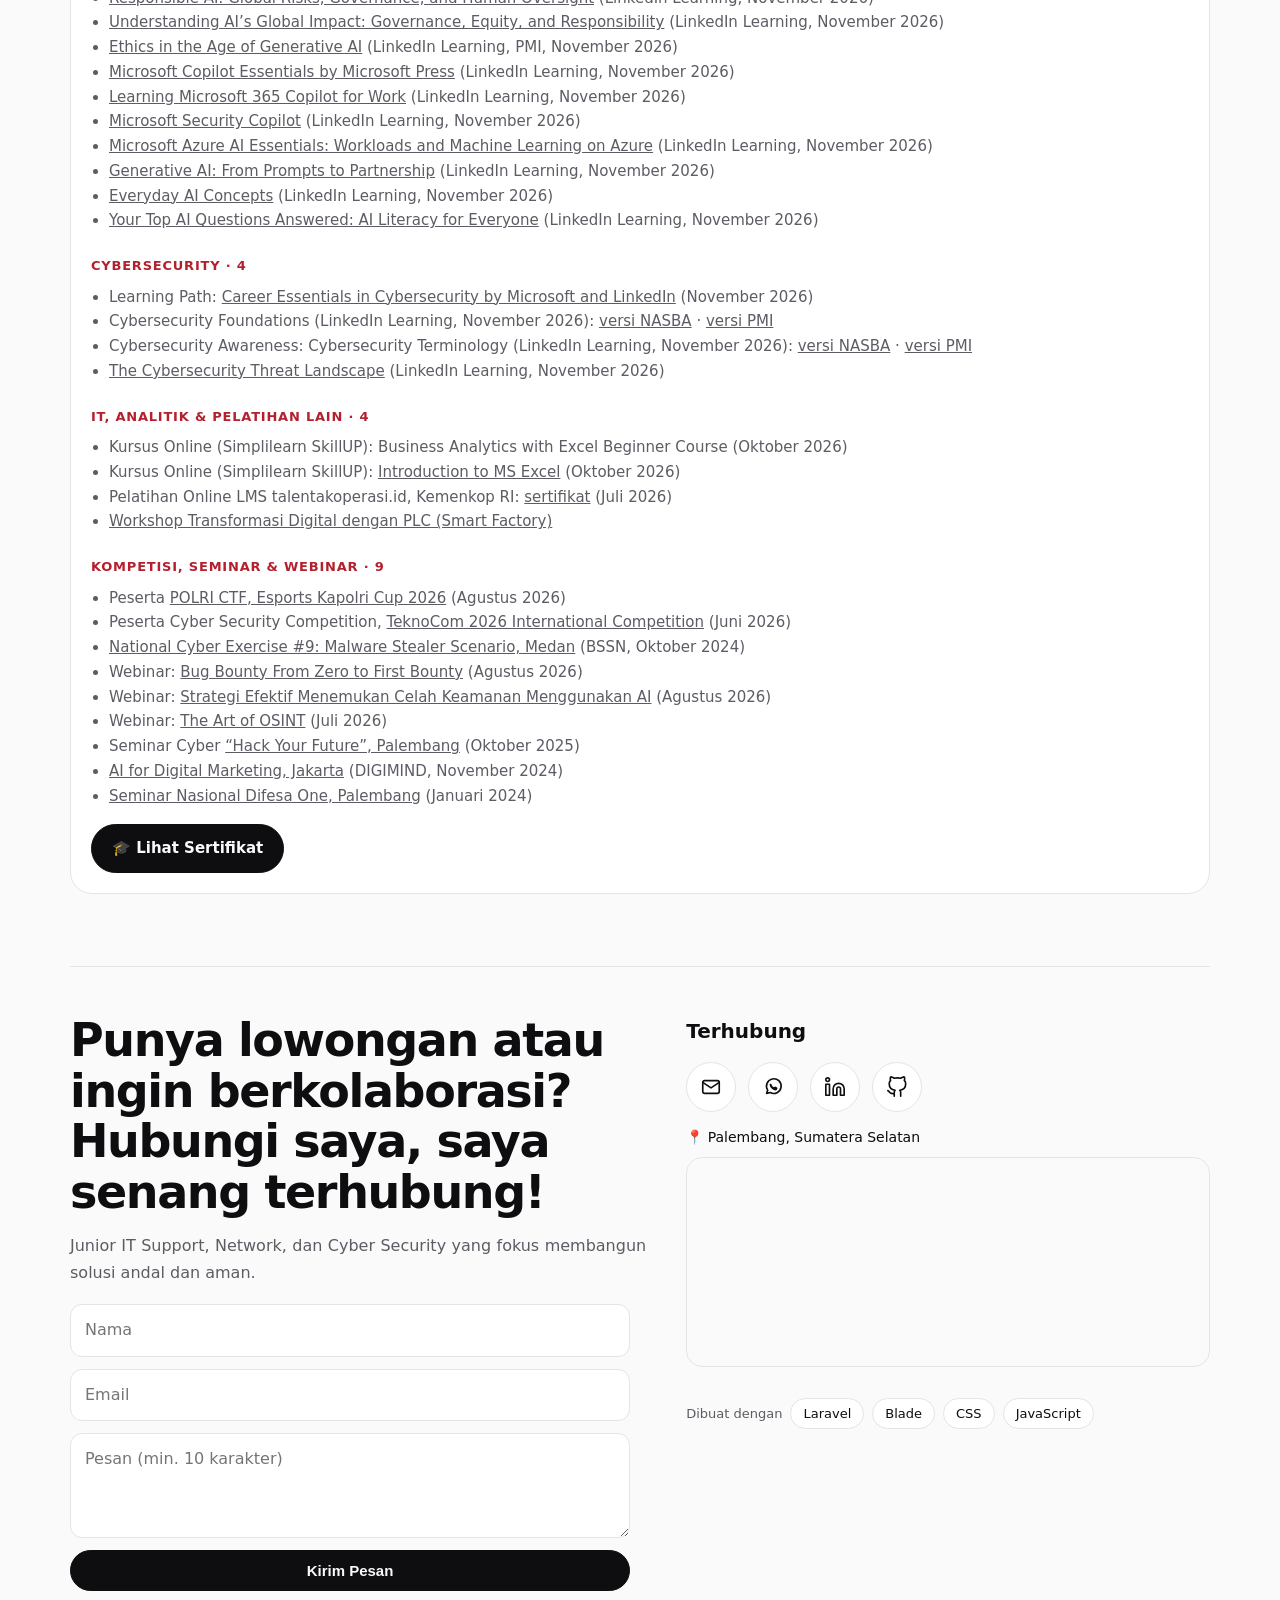
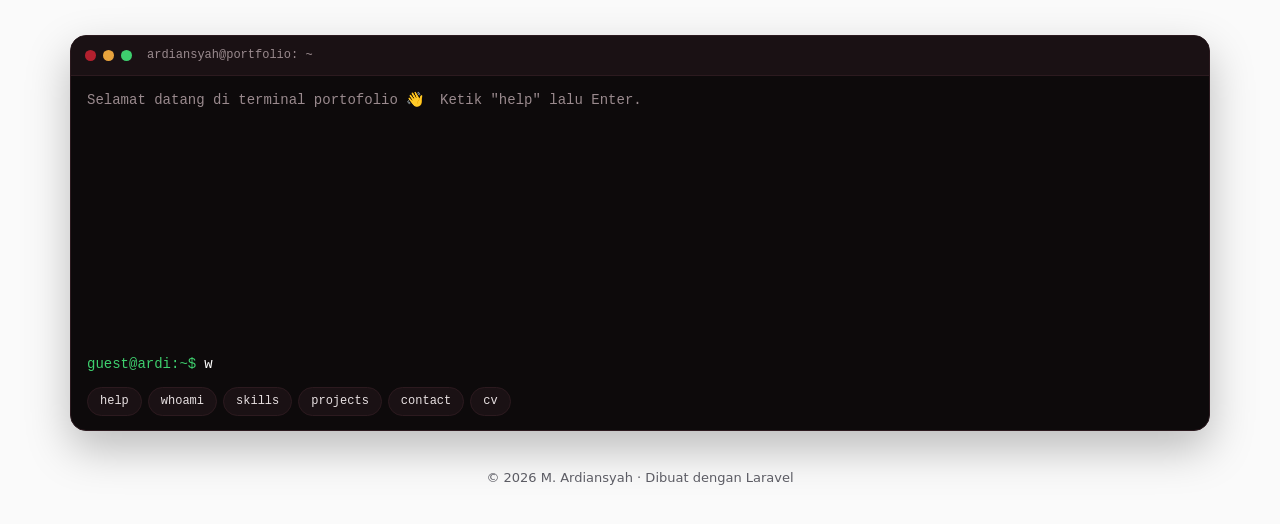
==== commit 037fffb2: "Commit & Push" ====
--- a/index.html
+++ b/index.html
@@ -21,7 +21,7 @@
   <div class="btns"><a class="btn dk" href="#proyek" data-i18n="viewprojects">Lihat Proyek</a><a class="btn ol" href="#kontak" data-i18n="contactme">Hubungi Saya</a><a class="btn ol" href="files/CV_M_Ardiansyah.pdf" download>⬇ <span data-i18n="dlcv">Unduh CV</span></a><a class="btn ol" href="files/Resume_M_Ardiansyah.pdf" download>⬇ <span data-i18n="resume">Resume</span></a><a class="btn ol" href="https://drive.google.com/drive/folders/1z6vZcnr-jbo4UU7MHPB4vcX3V_z18Wk2?usp=sharing" target="_blank" rel="noopener">🎓 Sertifikat</a></div>
  </div>
  <div class="hx-r rv">
-  <div class="ring"><svg viewBox="0 0 300 300" aria-hidden="true"><defs><path id="cp" d="M150,150 m-128,0 a128,128 0 1,1 256,0 a128,128 0 1,1 -256,0"/></defs><text><textPath href="#cp">Terbuka untuk Kerja | Terbuka untuk Kolaborasi | Terbuka untuk Kerja | Terbuka untuk Kolaborasi | </textPath></text></svg>
+  <div class="ring"><svg viewBox="0 0 300 300" aria-hidden="true"><defs><path id="cp" d="M150,150 m-128,0 a128,128 0 1,1 256,0 a128,128 0 1,1 -256,0"/></defs><text><textPath href="#cp" textLength="796" lengthAdjust="spacing">Terbuka untuk Kerja | Terbuka untuk Kolaborasi | Terbuka untuk Kerja | Terbuka untuk Kolaborasi | </textPath></text></svg>
    <img src="img/hero.jpg" alt="Foto M. Ardiansyah"></div>
   <div class="soc">
    <a href="mailto:M.4rdi8a@gmail.com" aria-label="Email"><svg viewBox="0 0 24 24"><rect x="3" y="5" width="18" height="14" rx="2"/><path d="M3 7l9 6 9-6"/></svg></a>
@@ -79,7 +79,7 @@
 <section id="pengalaman" class="rv"><h2 class="big"><span data-i18n="h_exp">Pengalaman</span></h2>
 <div class="tl"><div class="it"><div class="when">01 · Semester Ganjil 2025/2026 <span class="live">TERBARU</span></div><h4>Pelatih Ekstrakurikuler Robotik &amp; Pengajar Coding</h4><div class="acc">MTs Negeri 2 Kota Palembang</div><ul><li>Melatih ekstrakurikuler robotik (SK Kepala Madrasah Nomor 831 Tahun 2025) dan mengajar pelajaran coding kepada siswa.</li></ul></div><div class="it"><div class="when">02 · Februari – Mei 2025 </div><h4>IT Support (Magang)</h4><div class="acc">BSPJI Palembang</div><ul><li>Dukungan teknis harian untuk perangkat komputer dan jaringan internal.</li><li>Berkontribusi dalam optimalisasi jaringan internal untuk kelancaran akses data.</li><li>Membantu backup dan pengelolaan data digital.</li></ul></div><div class="it"><div class="when">03 · UIGM </div><h4>Asisten Dosen &amp; Pendukung Publikasi Jurnal</h4><div class="acc">Universitas Indo Global Mandiri</div><ul><li>Membantu dosen menyusun artikel jurnal ilmiah.</li><li>Mendampingi penulis mengunggah dan mempublikasikan artikel di jurnal UIGM.</li></ul></div><div class="it"><div class="when">04 · 2025 – sekarang </div><h4>Anggota UIGM Cyber</h4><div class="acc">Universitas Indo Global Mandiri</div><ul><li>Pelatihan internal, CTF, pengujian keamanan jaringan skala kecil, dan sharing session ethical hacking.</li></ul></div><div class="it"><div class="when">05 · 2023 – 2025 </div><h4>HIMASTER</h4><div class="acc">Universitas Indo Global Mandiri</div><ul><li>Mengoordinasikan seminar, workshop, pelatihan teknologi, dan kelompok studi rutin.</li></ul></div></div></section>
 
-<section class="rv"><h2 class="big"><span data-i18n="h_train">Pelatihan & Seminar</span></h2><div class="card"><ul class="plain"><li>Learning Path (LinkedIn Learning &amp; Microsoft): <a href="files/sertifikat/microsoft-365-copilot-essentials-professional-certificate.pdf" target="_blank" rel="noopener">Microsoft 365 Copilot Essentials Professional Certificate by Microsoft and LinkedIn</a> (November 2026)</li><li>Learning Path (LinkedIn Learning &amp; Microsoft): <a href="files/sertifikat/career-essentials-generative-ai.pdf" target="_blank" rel="noopener">Career Essentials in Generative AI by Microsoft and LinkedIn</a> (November 2026)</li><li>Kursus Online (LinkedIn Learning): <a href="files/sertifikat/microsoft-365-copilot-for-work.pdf" target="_blank" rel="noopener">Learning Microsoft 365 Copilot for Work</a> (November 2026)</li><li>Kursus Online (LinkedIn Learning): <a href="files/sertifikat/ai-literacy-for-everyone.pdf" target="_blank" rel="noopener">Your Top AI Questions Answered: AI Literacy for Everyone</a> (November 2026)</li><li>Kursus Online (LinkedIn Learning): <a href="files/sertifikat/generative-ai-prompts-to-partnership.pdf" target="_blank" rel="noopener">Generative AI: From Prompts to Partnership</a> (November 2026)</li><li>Learning Path (LinkedIn Learning &amp; Microsoft): <a href="files/sertifikat/azure-ai-essentials-professional-certificate.pdf" target="_blank" rel="noopener">Microsoft Azure AI Essentials Professional Certificate by Microsoft and LinkedIn</a> (November 2026)</li><li>Kursus Online (LinkedIn Learning): <a href="files/sertifikat/azure-ai-essentials-workloads-ml.pdf" target="_blank" rel="noopener">Microsoft Azure AI Essentials: Workloads and Machine Learning on Azure</a> (November 2026)</li><li>Kursus Online (Simplilearn SkillUP): Business Analytics with Excel Beginner Course (Oktober 2026)</li><li>Kursus Online (Simplilearn SkillUP): Introduction to MS Excel (Oktober 2026)</li><li>Webinar: Bug Bounty From Zero to First Bounty (Agustus 2026)</li><li>Webinar: Strategi Efektif Menemukan Celah Keamanan Menggunakan AI (Agustus 2026)</li><li>Webinar: The Art of OSINT (Juli 2026)</li><li>Pelatihan Online LMS talentakoperasi.id, Kemenkop RI (Juli 2026)</li><li>Seminar Cyber “Hack Your Future”, Palembang (Oktober 2025)</li><li>AI for Digital Marketing, Jakarta (November 2024)</li><li>National Cyber Exercise #9: Malware Stealer Scenario, Medan (Oktober 2024)</li><li>Workshop Transformasi Digital dengan PLC (Smart Factory)</li><li>Seminar Nasional Difesa One, Palembang (Januari 2024)</li></ul><div class="btns" style="margin-top:16px"><a class="btn dk" href="https://drive.google.com/drive/folders/1z6vZcnr-jbo4UU7MHPB4vcX3V_z18Wk2?usp=sharing" target="_blank" rel="noopener">🎓 Lihat Sertifikat</a></div></div></section>
+<section class="rv"><h2 class="big"><span data-i18n="h_train">Pelatihan & Seminar</span></h2><div class="card"><div class="k" style="margin:0px 0 8px">AI &amp; Microsoft Copilot · 14</div><ul class="plain"><li>Learning Path: <a href="files/sertifikat/responsible-ai-global-context-unu.pdf" target="_blank" rel="noopener">Responsible AI in a Global Context Professional Certificate by the United Nations University</a> (LinkedIn Learning, November 2026)</li><li>Learning Path: <a href="files/sertifikat/microsoft-365-copilot-essentials-professional-certificate.pdf" target="_blank" rel="noopener">Microsoft 365 Copilot Essentials Professional Certificate by Microsoft and LinkedIn</a> (November 2026)</li><li>Learning Path: <a href="files/sertifikat/career-essentials-generative-ai.pdf" target="_blank" rel="noopener">Career Essentials in Generative AI by Microsoft and LinkedIn</a> (November 2026)</li><li>Learning Path: <a href="files/sertifikat/azure-ai-essentials-professional-certificate.pdf" target="_blank" rel="noopener">Microsoft Azure AI Essentials Professional Certificate by Microsoft and LinkedIn</a> (November 2026)</li><li><a href="files/sertifikat/responsible-ai-global-risks.pdf" target="_blank" rel="noopener">Responsible AI: Global Risks, Governance, and Human Oversight</a> (LinkedIn Learning, November 2026)</li><li><a href="files/sertifikat/understanding-ai-global-impact.pdf" target="_blank" rel="noopener">Understanding AI’s Global Impact: Governance, Equity, and Responsibility</a> (LinkedIn Learning, November 2026)</li><li><a href="files/sertifikat/ethics-generative-ai.pdf" target="_blank" rel="noopener">Ethics in the Age of Generative AI</a> (LinkedIn Learning, PMI, November 2026)</li><li><a href="files/sertifikat/microsoft-copilot-essentials-press.pdf" target="_blank" rel="noopener">Microsoft Copilot Essentials by Microsoft Press</a> (LinkedIn Learning, November 2026)</li><li><a href="files/sertifikat/microsoft-365-copilot-for-work.pdf" target="_blank" rel="noopener">Learning Microsoft 365 Copilot for Work</a> (LinkedIn Learning, November 2026)</li><li><a href="files/sertifikat/microsoft-security-copilot.pdf" target="_blank" rel="noopener">Microsoft Security Copilot</a> (LinkedIn Learning, November 2026)</li><li><a href="files/sertifikat/azure-ai-essentials-workloads-ml.pdf" target="_blank" rel="noopener">Microsoft Azure AI Essentials: Workloads and Machine Learning on Azure</a> (LinkedIn Learning, November 2026)</li><li><a href="files/sertifikat/generative-ai-prompts-to-partnership.pdf" target="_blank" rel="noopener">Generative AI: From Prompts to Partnership</a> (LinkedIn Learning, November 2026)</li><li><a href="files/sertifikat/everyday-ai-concepts.pdf" target="_blank" rel="noopener">Everyday AI Concepts</a> (LinkedIn Learning, November 2026)</li><li><a href="files/sertifikat/ai-literacy-for-everyone.pdf" target="_blank" rel="noopener">Your Top AI Questions Answered: AI Literacy for Everyone</a> (LinkedIn Learning, November 2026)</li></ul><div class="k" style="margin:22px 0 8px">Cybersecurity · 4</div><ul class="plain"><li>Learning Path: <a href="files/sertifikat/career-essentials-cybersecurity.pdf" target="_blank" rel="noopener">Career Essentials in Cybersecurity by Microsoft and LinkedIn</a> (November 2026)</li><li>Cybersecurity Foundations (LinkedIn Learning, November 2026): <a href="files/sertifikat/cybersecurity-foundations-nasba.pdf" target="_blank" rel="noopener">versi NASBA</a> · <a href="files/sertifikat/cybersecurity-foundations-pmi.pdf" target="_blank" rel="noopener">versi PMI</a></li><li>Cybersecurity Awareness: Cybersecurity Terminology (LinkedIn Learning, November 2026): <a href="files/sertifikat/cybersecurity-awareness-nasba.pdf" target="_blank" rel="noopener">versi NASBA</a> · <a href="files/sertifikat/cybersecurity-awareness-pmi.pdf" target="_blank" rel="noopener">versi PMI</a></li><li><a href="files/sertifikat/cybersecurity-threat-landscape.pdf" target="_blank" rel="noopener">The Cybersecurity Threat Landscape</a> (LinkedIn Learning, November 2026)</li></ul><div class="k" style="margin:22px 0 8px">IT, Analitik &amp; Pelatihan Lain · 4</div><ul class="plain"><li>Kursus Online (Simplilearn SkillUP): Business Analytics with Excel Beginner Course (Oktober 2026)</li><li>Kursus Online (Simplilearn SkillUP): <a href="files/sertifikat/simplilearn-intro-ms-excel.pdf" target="_blank" rel="noopener">Introduction to MS Excel</a> (Oktober 2026)</li><li>Pelatihan Online LMS talentakoperasi.id, Kemenkop RI: <a href="files/sertifikat/kemenkop-lms-talentakoperasi.pdf" target="_blank" rel="noopener">sertifikat</a> (Juli 2026)</li><li><a href="files/sertifikat/workshop-plc-smart-factory.jpg" target="_blank" rel="noopener">Workshop Transformasi Digital dengan PLC (Smart Factory)</a></li></ul><div class="k" style="margin:22px 0 8px">Kompetisi, Seminar &amp; Webinar · 9</div><ul class="plain"><li>Peserta <a href="files/sertifikat/polri-ctf-kapolri-cup-2026.pdf" target="_blank" rel="noopener">POLRI CTF, Esports Kapolri Cup 2026</a> (Agustus 2026)</li><li>Peserta Cyber Security Competition, <a href="files/sertifikat/teknocom-2026-cyber-security-competition.pdf" target="_blank" rel="noopener">TeknoCom 2026 International Competition</a> (Juni 2026)</li><li><a href="files/sertifikat/national-cyber-exercise-9-medan.pdf" target="_blank" rel="noopener">National Cyber Exercise #9: Malware Stealer Scenario, Medan</a> (BSSN, Oktober 2024)</li><li>Webinar: <a href="files/sertifikat/webinar-bug-bounty.pdf" target="_blank" rel="noopener">Bug Bounty From Zero to First Bounty</a> (Agustus 2026)</li><li>Webinar: <a href="files/sertifikat/webinar-strategi-celah-keamanan-ai.pdf" target="_blank" rel="noopener">Strategi Efektif Menemukan Celah Keamanan Menggunakan AI</a> (Agustus 2026)</li><li>Webinar: <a href="files/sertifikat/webinar-art-of-osint.pdf" target="_blank" rel="noopener">The Art of OSINT</a> (Juli 2026)</li><li>Seminar Cyber <a href="files/sertifikat/seminar-hack-your-future.jpg" target="_blank" rel="noopener">“Hack Your Future”, Palembang</a> (Oktober 2025)</li><li><a href="files/sertifikat/webinar-ai-digital-marketing.jpg" target="_blank" rel="noopener">AI for Digital Marketing, Jakarta</a> (DIGIMIND, November 2024)</li><li><a href="files/sertifikat/seminar-difesa-one.jpg" target="_blank" rel="noopener">Seminar Nasional Difesa One, Palembang</a> (Januari 2024)</li></ul><div class="btns" style="margin-top:16px"><a class="btn dk" href="https://drive.google.com/drive/folders/1z6vZcnr-jbo4UU7MHPB4vcX3V_z18Wk2?usp=sharing" target="_blank" rel="noopener">🎓 Lihat Sertifikat</a></div></div></section>
 
 <section id="kontak" class="rv"><div class="ct">
  <div class="ct-l"><h2 class="ct-h">Punya lowongan atau ingin berkolaborasi? Hubungi saya, saya senang terhubung!</h2>
--- a/css/portfolio.css
+++ b/css/portfolio.css
@@ -267,3 +267,21 @@
 
 /* jebakan bot di form kontak */
 .hp{position:absolute!important;left:-9999px;width:1px;height:1px;overflow:hidden}
+
+/* ===== Perbaikan responsif HP (v2) ===== */
+@media(max-width:760px){
+  #pill{flex-wrap:wrap;justify-content:space-between;align-items:center;row-gap:6px;column-gap:8px;border-radius:22px;padding:8px 10px;top:10px;width:calc(100vw - 20px)}
+  #pill .logo{order:1;display:grid;width:32px;height:32px;font-size:12px}
+  #pill .ctl{order:2;margin-left:auto;gap:6px;font-size:11px}
+  #pill .ctl button{flex:none}
+  #pill .pills{order:3;flex:0 0 100%;width:100%;margin:0;gap:2px;padding:3px;justify-content:center;flex-wrap:wrap;overflow:visible;border-radius:18px}
+  #pill .pills a{flex:1 0 auto;text-align:center;padding:7px 9px;font-size:10.5px;letter-spacing:0}
+  .hx{padding-top:150px}
+  .ring text{font-size:11.5px;letter-spacing:.1em}
+}
+@media(max-width:380px){
+  #pill .pills a{padding:7px 6px;font-size:9.5px}
+  #pill .ctl #lang{font-size:10.5px}
+  .hx{padding-top:146px}
+}
+html,body{overflow-x:hidden}
